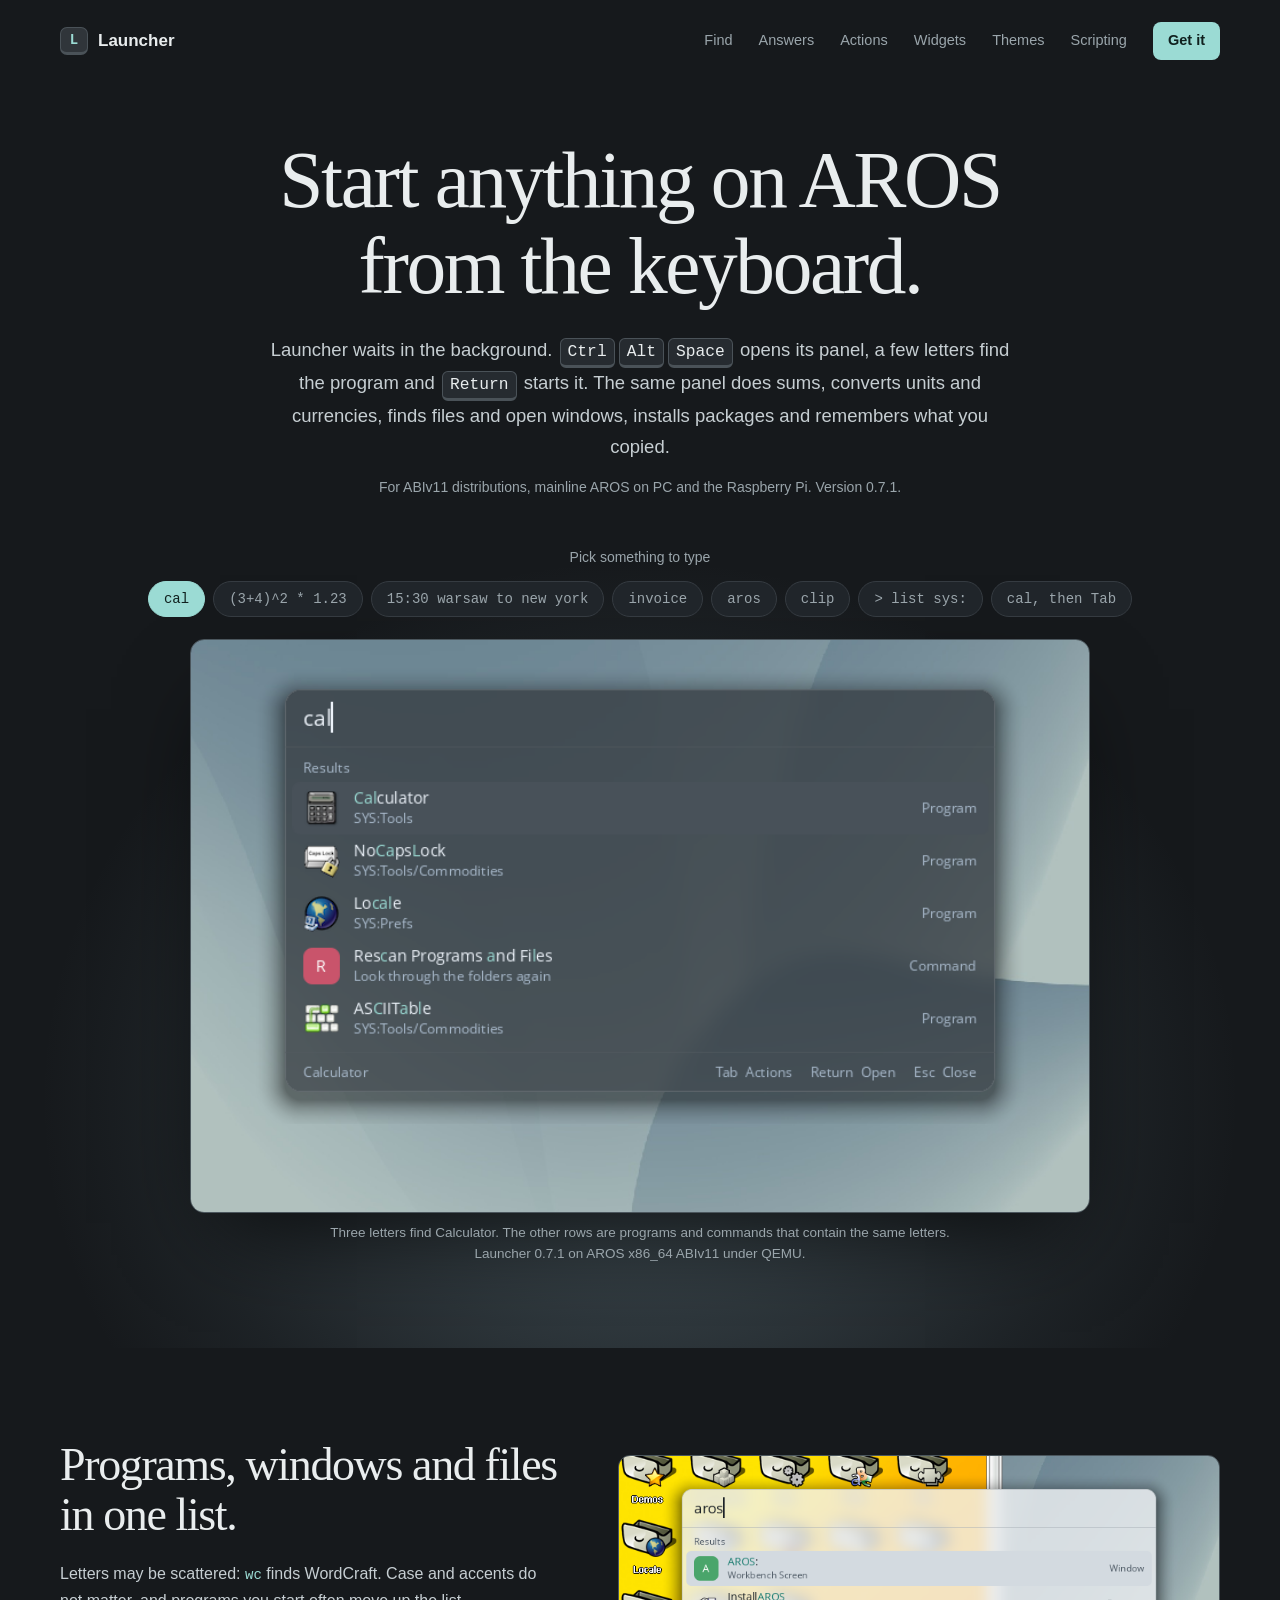
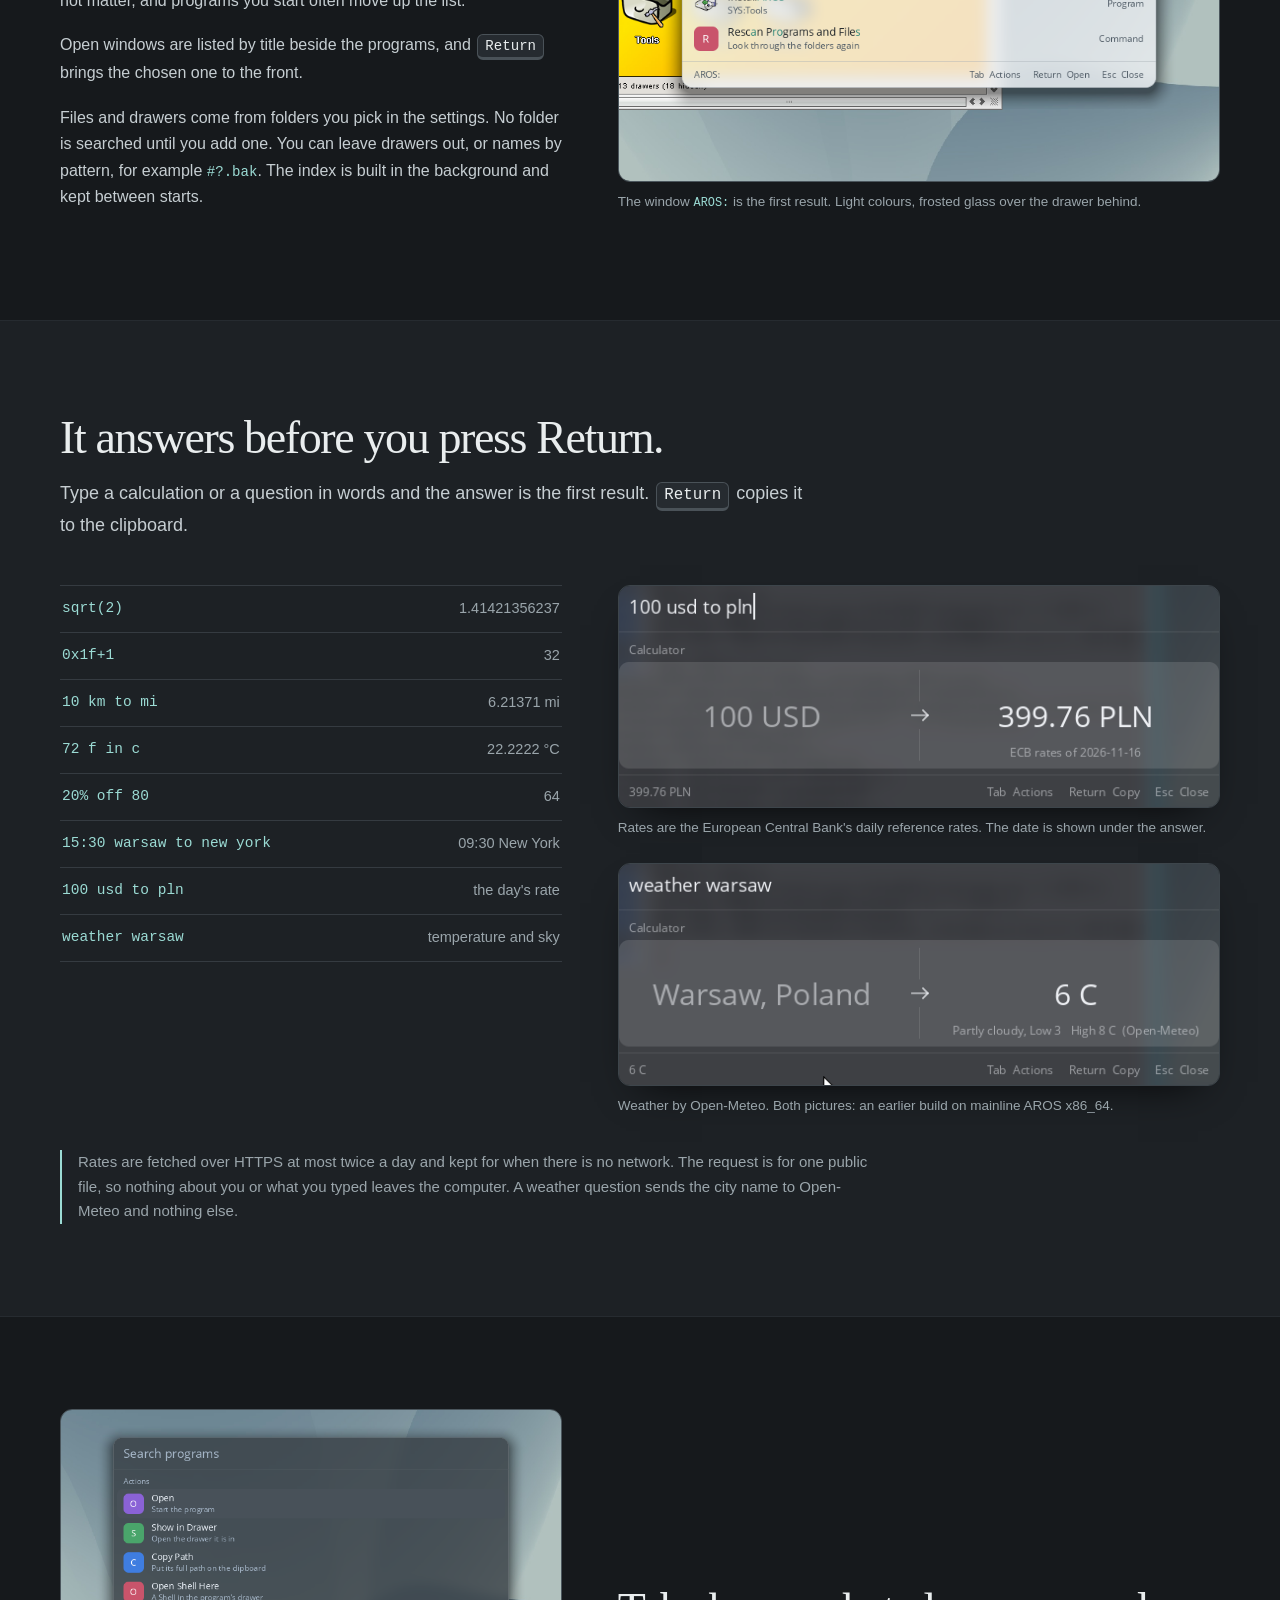
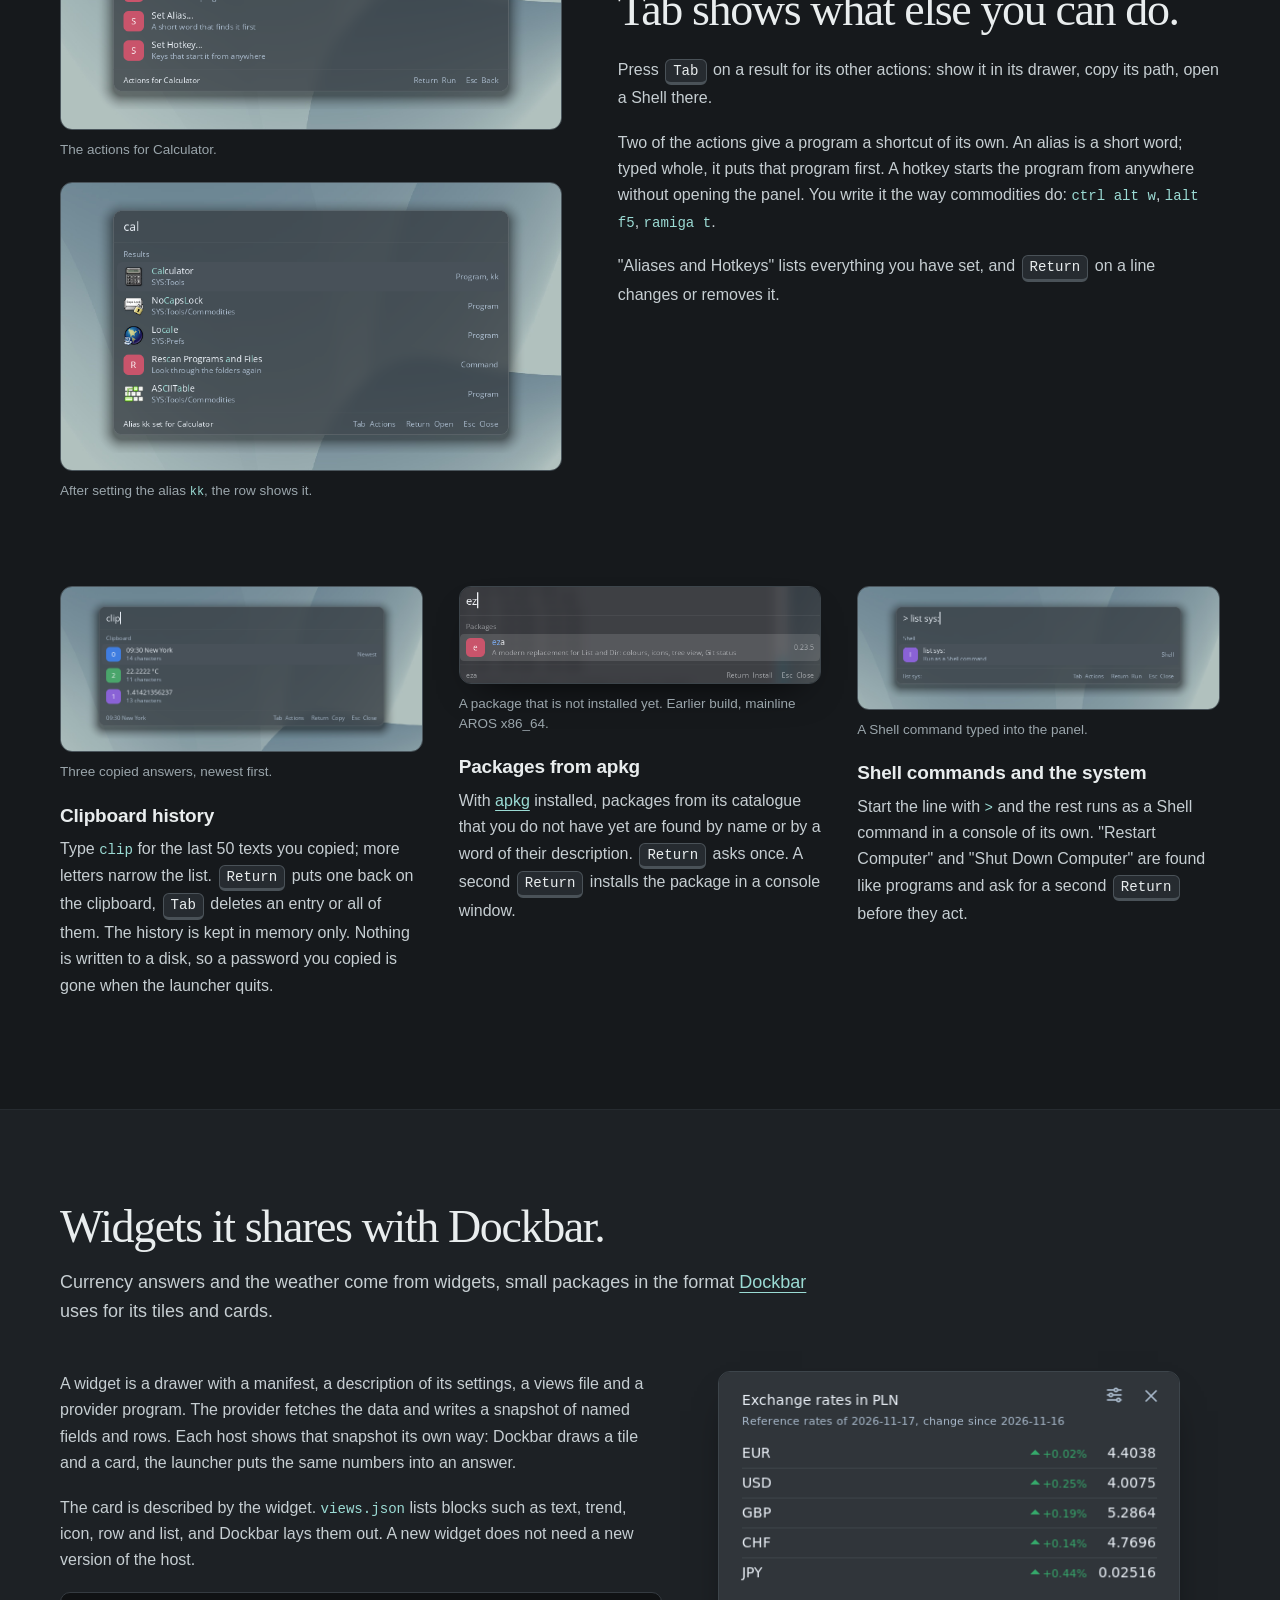
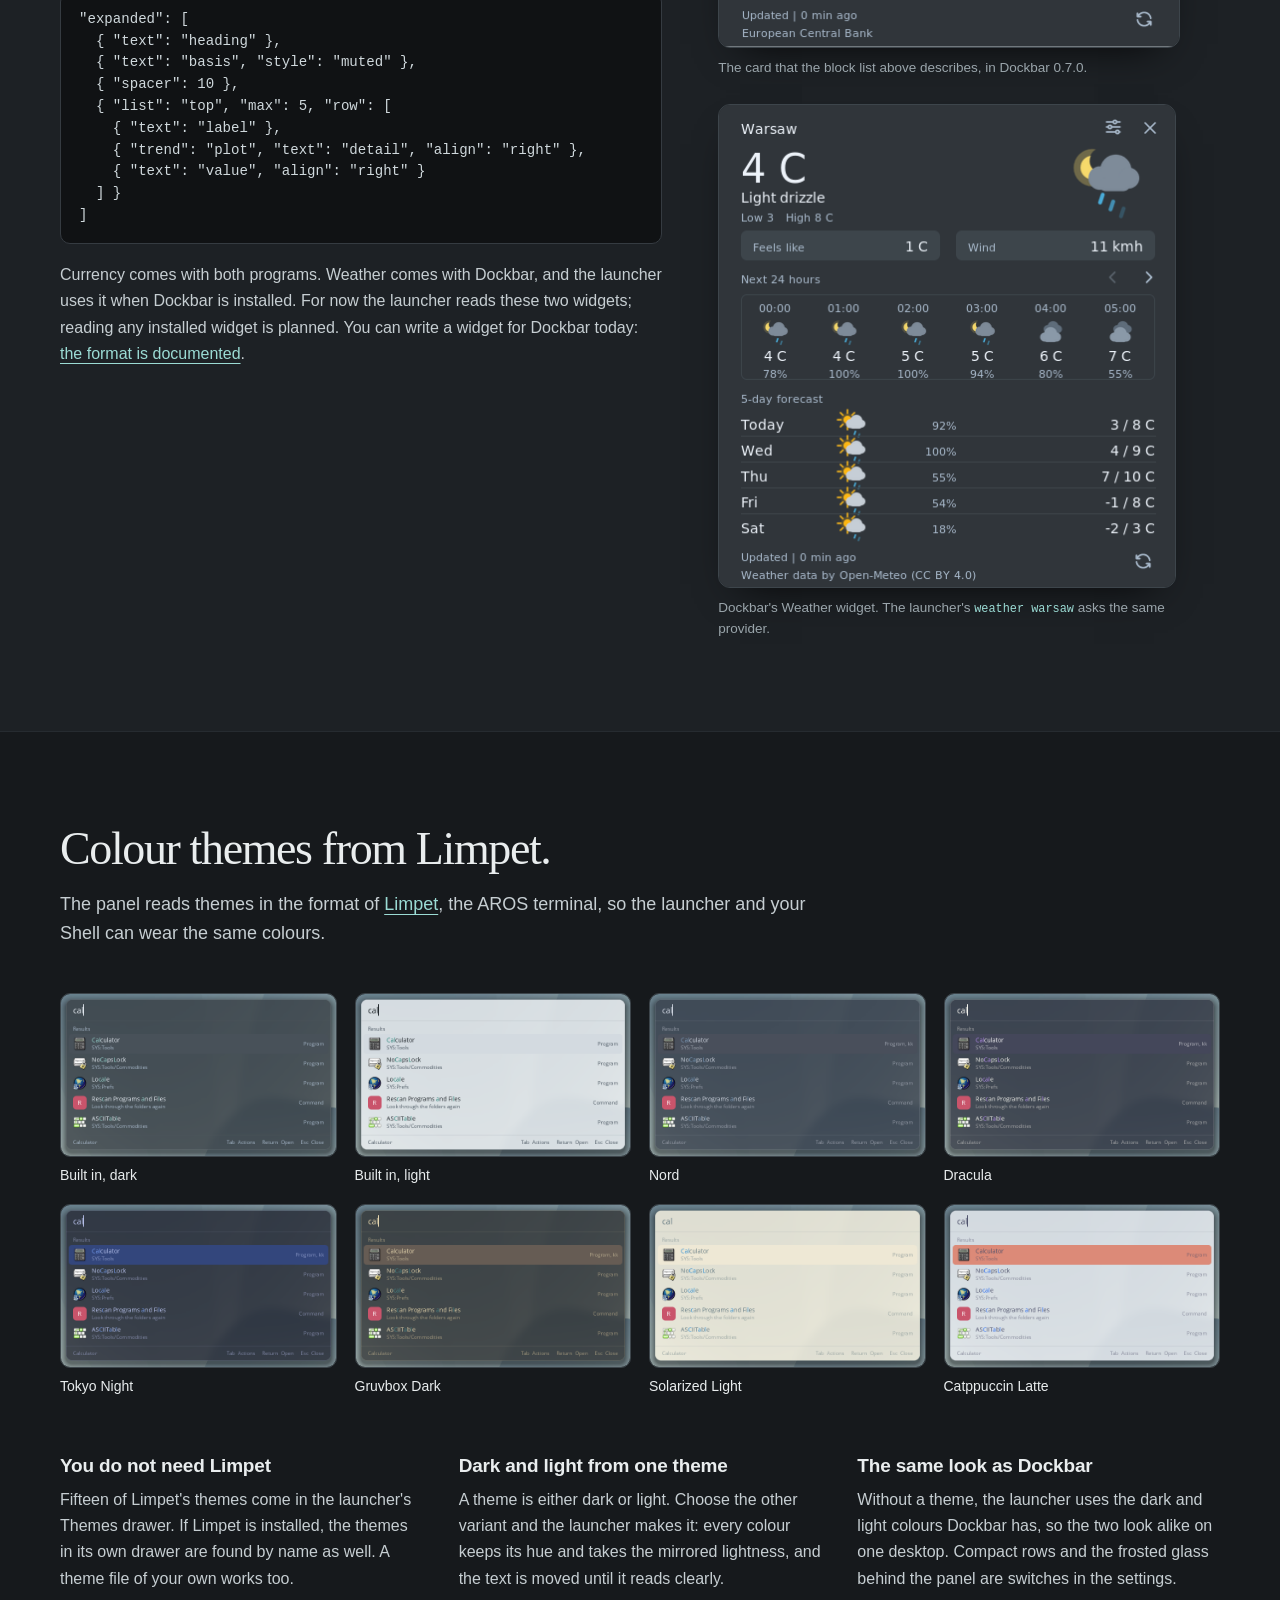
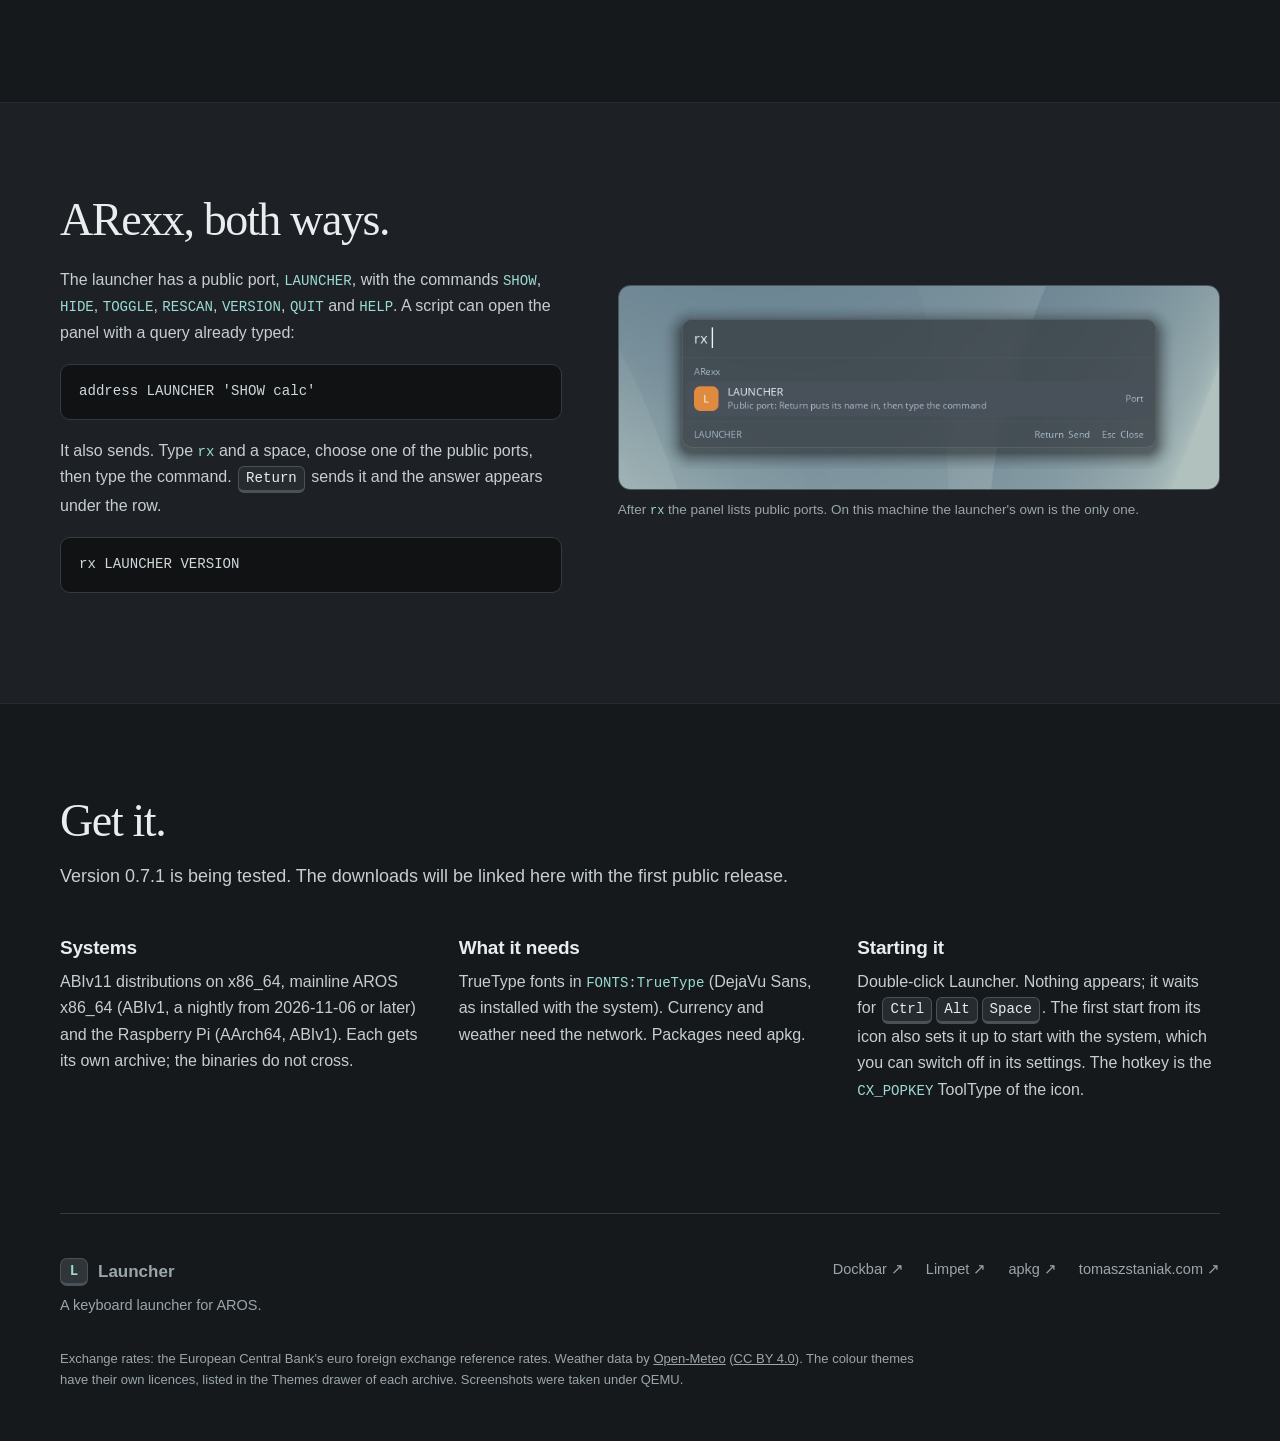
==== index.html @ e7ba7602 "Launcher web page" ====
<!doctype html>
<html lang="en">
<head>
<meta charset="utf-8"><meta name="viewport" content="width=device-width, initial-scale=1">
<title>Launcher: start anything on AROS from the keyboard</title>
<meta name="description" content="A keyboard launcher for AROS. One hotkey opens a panel that starts programs, finds files and windows, calculates, converts currencies, installs packages and keeps your clipboard history.">
<meta name="theme-color" content="#16191c"><meta property="og:title" content="Launcher for AROS"><meta property="og:description" content="Start anything on AROS from the keyboard: programs, files, windows, sums, currencies, packages, clipboard history."><meta property="og:type" content="website"><meta property="og:image" content="https://tomaszstaniak.github.io/aros-launcher/assets/hero.png">
<link rel="stylesheet" href="style.css?v=1">
</head>
<body>
<a class="skip" href="#main">Skip to content</a>
<header class="site-header wrap"><a href="#" class="brand"><span class="brand-key" aria-hidden="true">L</span>Launcher</a><nav aria-label="Main navigation"><a href="#find">Find</a><a href="#answers">Answers</a><a href="#keys">Actions</a><a href="#widgets">Widgets</a><a href="#themes">Themes</a><a href="#scripts">Scripting</a><a class="nav-get" href="#get">Get it</a></nav></header>

<main id="main">

<section class="hero">
<div class="wrap hero-copy">
<h1>Start anything on AROS<br>from the keyboard.</h1>
<p class="intro">Launcher waits in the background. <kbd>Ctrl</kbd><kbd>Alt</kbd><kbd>Space</kbd> opens its panel, a few letters find the program and <kbd>Return</kbd> starts it. The same panel does sums, converts units and currencies, finds files and open windows, installs packages and remembers what you copied.</p>
<p class="fine">For ABIv11 distributions, mainline AROS on PC and the Raspberry Pi. Version 0.7.1.</p>
</div>

<div class="wrap demo" id="demo">
<p class="demo-label" id="demo-label">Pick something to type</p>
<div class="queries" role="tablist" aria-labelledby="demo-label">
<button role="tab" aria-selected="true" data-shot="q-hero" data-cap="Three letters find Calculator. The other rows are programs and commands that contain the same letters.">cal</button>
<button role="tab" aria-selected="false" data-shot="q-calc" data-cap="A sum is answered as you type. Return copies the answer.">(3+4)^2 * 1.23</button>
<button role="tab" aria-selected="false" data-shot="q-time" data-cap="Time in another city, using the time zone set in the system's locale settings.">15:30 warsaw to new york</button>
<button role="tab" aria-selected="false" data-shot="q-files" data-cap="Files from the folders you chose in the settings. The documents here were made for the picture.">invoice</button>
<button role="tab" aria-selected="false" data-shot="q-windows" data-cap="An open window is found by its title. Return brings it to the front.">aros</button>
<button role="tab" aria-selected="false" data-shot="q-clip" data-cap="The texts that were on the clipboard, newest first.">clip</button>
<button role="tab" aria-selected="false" data-shot="q-shell" data-cap="A line that starts with &gt; runs as a Shell command in a console of its own.">&gt; list sys:</button>
<button role="tab" aria-selected="false" data-shot="q-actions" data-cap="Tab on a result lists what else can be done with it.">cal, then Tab</button>
</div>
<figure class="stage"><img id="demo-shot" src="assets/q-hero.png" width="784" height="500" alt="The launcher panel on an AROS desktop showing the results for the selected query"><figcaption><span id="demo-cap">Three letters find Calculator. The other rows are programs and commands that contain the same letters.</span> <span class="where">Launcher 0.7.1 on AROS x86_64 ABIv11 under QEMU.</span></figcaption></figure>
</div>
</section>

<section id="find" class="section wrap">
<div class="row">
<div class="row-text">
<h2>Programs, windows and files in one list.</h2>
<p>Letters may be scattered: <code>wc</code> finds WordCraft. Case and accents do not matter, and programs you start often move up the list.</p>
<p>Open windows are listed by title beside the programs, and <kbd>Return</kbd> brings the chosen one to the front.</p>
<p>Files and drawers come from folders you pick in the settings. No folder is searched until you add one. You can leave drawers out, or names by pattern, for example <code>#?.bak</code>. The index is built in the background and kept between starts.</p>
</div>
<figure class="shot"><img src="assets/windows.png" width="784" height="425" loading="lazy" alt="The panel in its light colours over an open AROS drawer window, listing the window AROS:, the program InstallAROS and a command"><figcaption>The window <code>AROS:</code> is the first result. Light colours, frosted glass over the drawer behind.</figcaption></figure>
</div>
</section>

<section id="answers" class="section tinted"><div class="wrap">
<div class="section-heading"><h2>It answers before you press Return.</h2><p class="section-lead">Type a calculation or a question in words and the answer is the first result. <kbd>Return</kbd> copies it to the clipboard.</p></div>
<div class="answers">
<ul class="examples" aria-label="Things you can type">
<li><code>sqrt(2)</code><span>1.41421356237</span></li>
<li><code>0x1f+1</code><span>32</span></li>
<li><code>10 km to mi</code><span>6.21371 mi</span></li>
<li><code>72 f in c</code><span>22.2222 °C</span></li>
<li><code>20% off 80</code><span>64</span></li>
<li><code>15:30 warsaw to new york</code><span>09:30 New York</span></li>
<li><code>100 usd to pln</code><span>the day's rate</span></li>
<li><code>weather warsaw</code><span>temperature and sky</span></li>
</ul>
<div class="answer-shots">
<figure class="shot bare"><img src="assets/currency.png" width="608" height="224" loading="lazy" alt="The panel answering 100 usd to pln with 399.76 PLN and the date of the rates"><figcaption>Rates are the European Central Bank's daily reference rates. The date is shown under the answer.</figcaption></figure>
<figure class="shot bare"><img src="assets/weather.png" width="608" height="224" loading="lazy" alt="The panel answering weather warsaw with 6 C, partly cloudy, and the day's low and high"><figcaption>Weather by Open-Meteo. Both pictures: an earlier build on mainline AROS x86_64.</figcaption></figure>
</div>
</div>
<p class="note">Rates are fetched over HTTPS at most twice a day and kept for when there is no network. The request is for one public file, so nothing about you or what you typed leaves the computer. A weather question sends the city name to Open-Meteo and nothing else.</p>
</div></section>

<section id="keys" class="section wrap">
<div class="row flip">
<div class="row-text">
<h2>Tab shows what else you can do.</h2>
<p>Press <kbd>Tab</kbd> on a result for its other actions: show it in its drawer, copy its path, open a Shell there.</p>
<p>Two of the actions give a program a shortcut of its own. An alias is a short word; typed whole, it puts that program first. A hotkey starts the program from anywhere without opening the panel. You write it the way commodities do: <code>ctrl alt w</code>, <code>lalt f5</code>, <code>ramiga t</code>.</p>
<p>"Aliases and Hotkeys" lists everything you have set, and <kbd>Return</kbd> on a line changes or removes it.</p>
</div>
<div class="pair">
<figure class="shot"><img src="assets/actions.png" width="784" height="500" loading="lazy" alt="The actions for Calculator: Open, Show in Drawer, Copy Path, Open Shell Here, Set Alias and Set Hotkey"><figcaption>The actions for Calculator.</figcaption></figure>
<figure class="shot"><img src="assets/alias.png" width="784" height="450" loading="lazy" alt="Results for cal with the alias kk shown on the Calculator row"><figcaption>After setting the alias <code>kk</code>, the row shows it.</figcaption></figure>
</div>
</div>

<div class="trio">
<article>
<figure class="shot"><img src="assets/clip.png" width="784" height="358" loading="lazy" alt="Clipboard history with three entries, the newest marked"><figcaption>Three copied answers, newest first.</figcaption></figure>
<h3>Clipboard history</h3>
<p>Type <code>clip</code> for the last 50 texts you copied; more letters narrow the list. <kbd>Return</kbd> puts one back on the clipboard, <kbd>Tab</kbd> deletes an entry or all of them. The history is kept in memory only. Nothing is written to a disk, so a password you copied is gone when the launcher quits.</p>
</article>
<article>
<figure class="shot bare"><img src="assets/packages.png" width="608" height="162" loading="lazy" alt="The panel listing the package eza with its description and version, with Return Install in the footer"><figcaption>A package that is not installed yet. Earlier build, mainline AROS x86_64.</figcaption></figure>
<h3>Packages from apkg</h3>
<p>With <a href="https://github.com/tomaszstaniak/arospkg">apkg</a> installed, packages from its catalogue that you do not have yet are found by name or by a word of their description. <kbd>Return</kbd> asks once. A second <kbd>Return</kbd> installs the package in a console window.</p>
</article>
<article>
<figure class="shot"><img src="assets/shell.png" width="784" height="265" loading="lazy" alt="The panel offering to run list sys: as a Shell command"><figcaption>A Shell command typed into the panel.</figcaption></figure>
<h3>Shell commands and the system</h3>
<p>Start the line with <code>&gt;</code> and the rest runs as a Shell command in a console of its own. "Restart Computer" and "Shut Down Computer" are found like programs and ask for a second <kbd>Return</kbd> before they act.</p>
</article>
</div>
</section>

<section id="widgets" class="section tinted"><div class="wrap">
<div class="section-heading"><h2>Widgets it shares with Dockbar.</h2><p class="section-lead">Currency answers and the weather come from widgets, small packages in the format <a href="https://tomaszstaniak.github.io/aros-dockbar/">Dockbar</a> uses for its tiles and cards.</p></div>
<div class="widgets">
<div class="widget-text">
<p>A widget is a drawer with a manifest, a description of its settings, a views file and a provider program. The provider fetches the data and writes a snapshot of named fields and rows. Each host shows that snapshot its own way: Dockbar draws a tile and a card, the launcher puts the same numbers into an answer.</p>
<p>The card is described by the widget. <code>views.json</code> lists blocks such as text, trend, icon, row and list, and Dockbar lays them out. A new widget does not need a new version of the host.</p>
<pre aria-label="The card of the Currency widget, from its views.json"><code>"expanded": [
  { "text": "heading" },
  { "text": "basis", "style": "muted" },
  { "spacer": 10 },
  { "list": "top", "max": 5, "row": [
    { "text": "label" },
    { "trend": "plot", "text": "detail", "align": "right" },
    { "text": "value", "align": "right" }
  ] }
]</code></pre>
<p>Currency comes with both programs. Weather comes with Dockbar, and the launcher uses it when Dockbar is installed. For now the launcher reads these two widgets; reading any installed widget is planned. You can write a widget for Dockbar today: <a href="https://github.com/tomaszstaniak/aros-dockbar/blob/main/docs/applets.md">the format is documented</a>.</p>
</div>
<div class="widget-shots">
<figure class="shot bare"><img src="assets/dock-currency.png" width="462" height="276" loading="lazy" alt="Dockbar's Currency card: exchange rates in PLN for EUR, USD, GBP, CHF and JPY, each with its change since the previous day"><figcaption>The card that the block list above describes, in Dockbar 0.7.0.</figcaption></figure>
<figure class="shot bare"><img src="assets/dock-weather.png" width="458" height="484" loading="lazy" alt="Dockbar's Weather card for Warsaw with current conditions, the next hours and a five-day forecast"><figcaption>Dockbar's Weather widget. The launcher's <code>weather warsaw</code> asks the same provider.</figcaption></figure>
</div>
</div>
</div></section>

<section id="themes" class="section wrap">
<div class="section-heading"><h2>Colour themes from Limpet.</h2><p class="section-lead">The panel reads themes in the format of <a href="https://tomaszstaniak.github.io/limpet/">Limpet</a>, the AROS terminal, so the launcher and your Shell can wear the same colours.</p></div>
<div class="theme-grid">
<figure><img src="assets/theme-dark.png" width="644" height="380" loading="lazy" alt="The panel in its own dark colours"><figcaption>Built in, dark</figcaption></figure>
<figure><img src="assets/theme-light.png" width="644" height="380" loading="lazy" alt="The panel in its own light colours"><figcaption>Built in, light</figcaption></figure>
<figure><img src="assets/theme-nord.png" width="644" height="380" loading="lazy" alt="The panel in the Nord theme"><figcaption>Nord</figcaption></figure>
<figure><img src="assets/theme-dracula.png" width="644" height="380" loading="lazy" alt="The panel in the Dracula theme"><figcaption>Dracula</figcaption></figure>
<figure><img src="assets/theme-tokyo-night.png" width="644" height="380" loading="lazy" alt="The panel in the Tokyo Night theme"><figcaption>Tokyo Night</figcaption></figure>
<figure><img src="assets/theme-gruvbox-dark.png" width="644" height="380" loading="lazy" alt="The panel in the Gruvbox Dark theme"><figcaption>Gruvbox Dark</figcaption></figure>
<figure><img src="assets/theme-solarized-light.png" width="644" height="380" loading="lazy" alt="The panel in the Solarized Light theme"><figcaption>Solarized Light</figcaption></figure>
<figure><img src="assets/theme-catppuccin-latte.png" width="644" height="380" loading="lazy" alt="The panel in the Catppuccin Latte theme"><figcaption>Catppuccin Latte</figcaption></figure>
</div>
<div class="cols">
<article><h3>You do not need Limpet</h3><p>Fifteen of Limpet's themes come in the launcher's Themes drawer. If Limpet is installed, the themes in its own drawer are found by name as well. A theme file of your own works too.</p></article>
<article><h3>Dark and light from one theme</h3><p>A theme is either dark or light. Choose the other variant and the launcher makes it: every colour keeps its hue and takes the mirrored lightness, and the text is moved until it reads clearly.</p></article>
<article><h3>The same look as Dockbar</h3><p>Without a theme, the launcher uses the dark and light colours Dockbar has, so the two look alike on one desktop. Compact rows and the frosted glass behind the panel are switches in the settings.</p></article>
</div>
</section>

<section id="scripts" class="section tinted"><div class="wrap">
<div class="row">
<div class="row-text">
<h2>ARexx, both ways.</h2>
<p>The launcher has a public port, <code>LAUNCHER</code>, with the commands <code>SHOW</code>, <code>HIDE</code>, <code>TOGGLE</code>, <code>RESCAN</code>, <code>VERSION</code>, <code>QUIT</code> and <code>HELP</code>. A script can open the panel with a query already typed:</p>
<pre><code>address LAUNCHER 'SHOW calc'</code></pre>
<p>It also sends. Type <code>rx</code> and a space, choose one of the public ports, then type the command. <kbd>Return</kbd> sends it and the answer appears under the row.</p>
<pre><code>rx LAUNCHER VERSION</code></pre>
</div>
<figure class="shot"><img src="assets/rx.png" width="784" height="265" loading="lazy" alt="The panel after typing rx, listing the public port LAUNCHER"><figcaption>After <code>rx</code> the panel lists public ports. On this machine the launcher's own is the only one.</figcaption></figure>
</div>
</div></section>

<section id="get" class="section wrap get">
<div class="section-heading"><h2>Get it.</h2><p class="section-lead">Version 0.7.1 is being tested. The downloads will be linked here with the first public release.</p></div>
<div class="cols">
<article><h3>Systems</h3><p>ABIv11 distributions on x86_64, mainline AROS x86_64 (ABIv1, a nightly from 2026-11-06 or later) and the Raspberry Pi (AArch64, ABIv1). Each gets its own archive; the binaries do not cross.</p></article>
<article><h3>What it needs</h3><p>TrueType fonts in <code>FONTS:TrueType</code> (DejaVu Sans, as installed with the system). Currency and weather need the network. Packages need apkg.</p></article>
<article><h3>Starting it</h3><p>Double-click Launcher. Nothing appears; it waits for <kbd>Ctrl</kbd><kbd>Alt</kbd><kbd>Space</kbd>. The first start from its icon also sets it up to start with the system, which you can switch off in its settings. The hotkey is the <code>CX_POPKEY</code> ToolType of the icon.</p></article>
</div>
</section>

</main>

<footer class="wrap">
<div><a class="brand" href="#"><span class="brand-key" aria-hidden="true">L</span>Launcher</a><p>A keyboard launcher for AROS.</p></div>
<nav aria-label="Related projects"><a href="https://tomaszstaniak.github.io/aros-dockbar/">Dockbar ↗</a><a href="https://tomaszstaniak.github.io/limpet/">Limpet ↗</a><a href="https://github.com/tomaszstaniak/arospkg">apkg ↗</a><a href="https://tomaszstaniak.com">tomaszstaniak.com ↗</a></nav>
<p class="legal">Exchange rates: the European Central Bank's euro foreign exchange reference rates. Weather data by <a href="https://open-meteo.com/">Open-Meteo</a> (<a href="https://creativecommons.org/licenses/by/4.0/">CC BY 4.0</a>). The colour themes have their own licences, listed in the Themes drawer of each archive. Screenshots were taken under QEMU.</p>
</footer>

<script>
(function () {
  var tabs = document.querySelectorAll('.queries button');
  var shot = document.getElementById('demo-shot');
  var cap = document.getElementById('demo-cap');
  function pick(tab) {
    tabs.forEach(function (t) { t.setAttribute('aria-selected', t === tab ? 'true' : 'false'); t.tabIndex = t === tab ? 0 : -1; });
    shot.src = 'assets/' + tab.dataset.shot + '.png';
    cap.textContent = tab.dataset.cap;
  }
  tabs.forEach(function (t, i) {
    t.tabIndex = i ? -1 : 0;
    t.addEventListener('click', function () { pick(t); });
    t.addEventListener('keydown', function (e) {
      var d = e.key === 'ArrowRight' ? 1 : e.key === 'ArrowLeft' ? -1 : 0;
      if (!d) return;
      var n = tabs[(i + d + tabs.length) % tabs.length];
      n.focus(); pick(n); e.preventDefault();
    });
  });
})();
</script>
</body></html>
---- style.css ----
/* Colours come from the launcher's own panel (fill, text, accent) and from
   the blue-grey of the AROS wallpaper behind it in the screenshots. */
:root{
  --ground:#16191c;      /* page */
  --raised:#1d2125;      /* tinted sections */
  --panel:#30353a;       /* the launcher panel's fill */
  --line:#353b41;
  --ink:#e9edee;
  --muted:#9aa5ab;
  --accent:#9bdbd4;      /* the panel's accent */
  --wall:#7b97a3;        /* wallpaper blue-grey, used for the glow */
  --serif:Georgia,'Times New Roman',serif;
  --mono:ui-monospace,'SF Mono',Menlo,Consolas,monospace;
}
*{box-sizing:border-box}
html{scroll-behavior:smooth;scroll-padding-top:24px}
body{margin:0;background:var(--ground);color:var(--ink);font:16px/1.65 -apple-system,BlinkMacSystemFont,'Segoe UI',sans-serif;-webkit-font-smoothing:antialiased}
a{color:inherit}
a:focus-visible,button:focus-visible{outline:2px solid var(--accent);outline-offset:4px;border-radius:4px}
img{max-width:100%;height:auto;display:block}
p{margin:0 0 18px}
h1,h2,h3{margin:0;font-weight:400}
h1,h2{font-family:var(--serif);letter-spacing:-.03em;line-height:1.08}
h1{font-size:clamp(40px,6.2vw,80px)}
h2{font-size:clamp(30px,3.6vw,46px)}
h3{font-size:19px;line-height:1.35;font-weight:600;letter-spacing:-.01em;margin-bottom:8px}
code,kbd,pre{font-family:var(--mono);font-size:.88em}
code{color:var(--accent)}
kbd{display:inline-block;min-width:1.9em;text-align:center;border:1px solid #4a5258;border-bottom-width:3px;border-radius:6px;padding:0 7px;margin:0 2px;background:#262b30;color:var(--ink);line-height:1.6;white-space:nowrap}
pre{margin:0 0 18px;padding:16px 18px;background:#101214;border:1px solid var(--line);border-radius:10px;overflow-x:auto;line-height:1.55}
pre code{color:#cfd8dc;font-size:1em}
.wrap{width:min(1160px,calc(100% - 64px));margin-inline:auto}
.skip{position:absolute;left:-999px;top:8px;background:var(--accent);color:#10201e;padding:8px 14px;border-radius:6px;z-index:5}
.skip:focus{left:8px}

/* header */
.site-header{display:flex;align-items:center;justify-content:space-between;gap:20px;padding:22px 0}
.brand{display:inline-flex;align-items:center;gap:10px;font-weight:600;font-size:17px;text-decoration:none}
.brand-key{display:grid;place-items:center;width:28px;height:28px;border-radius:7px;background:var(--panel);border:1px solid #4a5258;border-bottom-width:3px;color:var(--accent);font:600 14px/1 var(--mono)}
.site-header nav{display:flex;align-items:center;gap:26px;font-size:14.5px}
.site-header nav a{text-decoration:none;color:var(--muted)}
.site-header nav a:hover{color:var(--ink)}
.site-header .nav-get{color:#10201e;background:var(--accent);padding:7px 15px;border-radius:8px;font-weight:600}
.site-header .nav-get:hover{color:#10201e;background:#b4e6e0}

/* hero */
.hero{position:relative;padding:56px 0 84px;overflow:hidden}
.hero::before{content:"";position:absolute;inset:auto 0 -10% 0;height:78%;background:radial-gradient(60% 70% at 50% 62%,rgba(123,151,163,.42),rgba(123,151,163,.08) 60%,transparent 78%);pointer-events:none}
.hero-copy{position:relative;text-align:center}
.hero-copy .intro{max-width:740px;margin:26px auto 14px;font-size:18.5px;color:#c6ced2}
.fine{color:var(--muted);font-size:14px}
.demo{position:relative;margin-top:46px}
.demo-label{text-align:center;color:var(--muted);font-size:14px;margin-bottom:12px}
.queries{display:flex;flex-wrap:wrap;justify-content:center;gap:8px;margin-bottom:22px}
.queries button{font:14px/1 var(--mono);color:var(--muted);background:#20252a;border:1px solid var(--line);border-radius:999px;padding:10px 15px;cursor:pointer}
.queries button:hover{color:var(--ink);border-color:#56606a}
.queries button[aria-selected="true"]{color:#10201e;background:var(--accent);border-color:var(--accent)}
.stage{margin:0 auto;max-width:900px}
.stage img{width:100%;border-radius:14px;border:1px solid #4b565d;box-shadow:0 40px 90px -30px rgba(0,0,0,.8)}
figcaption{margin-top:10px;font-size:13.5px;line-height:1.5;color:var(--muted)}
.stage figcaption{text-align:center;min-height:3em}
.where{white-space:nowrap}

/* sections */
.section{padding:92px 0}
.tinted{background:var(--raised);border-block:1px solid #262b30;width:100%}
.section-heading{max-width:760px;margin-bottom:44px}
.section-lead{margin-top:16px;font-size:18px;color:#c6ced2}
.section-lead a,.row-text a,.widget-text a,.trio a{color:var(--accent);text-underline-offset:4px}
.row{display:grid;grid-template-columns:minmax(0,5fr) minmax(0,6fr);gap:56px;align-items:center}
.row.flip .row-text{order:2}
.row-text h2{margin-bottom:22px}
.row-text p,.widget-text p,.cols p,.trio p{color:#c6ced2}
.shot{margin:0}
.shot img{border-radius:12px;border:1px solid #4b565d}
.shot.bare img{border-color:#3d454b;box-shadow:0 18px 40px -22px rgba(0,0,0,.9)}
.pair{display:grid;gap:22px}
.note{max-width:820px;margin:34px 0 0;padding-left:16px;border-left:2px solid var(--accent);color:var(--muted);font-size:15px}

/* answers */
.answers{display:grid;grid-template-columns:minmax(0,5fr) minmax(0,6fr);gap:56px;align-items:start}
.examples{list-style:none;margin:0;padding:0;border-top:1px solid var(--line)}
.examples li{display:flex;justify-content:space-between;gap:18px;padding:11px 2px;border-bottom:1px solid var(--line)}
.examples code{font-size:14.5px}
.examples span{color:var(--muted);font-size:14.5px;text-align:right}
.answer-shots{display:grid;gap:24px}

/* three smaller features */
.trio{display:grid;grid-template-columns:repeat(3,minmax(0,1fr));gap:36px;margin-top:84px}
.trio .shot{margin-bottom:20px}
.trio .shot img{width:100%}

/* widgets */
.widgets{display:grid;grid-template-columns:minmax(0,6fr) minmax(0,5fr);gap:56px;align-items:start}
.widget-shots{display:grid;gap:26px;justify-items:start}

/* themes */
.theme-grid{display:grid;grid-template-columns:repeat(4,minmax(0,1fr));gap:18px;margin-bottom:56px}
.theme-grid figure{margin:0}
.theme-grid img{border-radius:10px;border:1px solid #3d454b}
.theme-grid figcaption{margin-top:8px;color:var(--ink);font-size:14px}
.cols{display:grid;grid-template-columns:repeat(3,minmax(0,1fr));gap:36px}

/* footer */
footer{display:grid;grid-template-columns:1fr auto;gap:22px 40px;padding:44px 0 60px;border-top:1px solid var(--line);color:var(--muted);font-size:14.5px}
footer p{margin:8px 0 0}
footer nav{display:flex;flex-wrap:wrap;gap:22px;align-items:start}
footer nav a{text-decoration:none}
footer nav a:hover{color:var(--ink)}
.legal{grid-column:1/-1;font-size:13px;max-width:880px}

@media (max-width:900px){
  .row,.answers,.widgets{grid-template-columns:1fr;gap:34px}
  .row.flip .row-text{order:0}
  .trio,.cols{grid-template-columns:1fr;gap:40px}
  .theme-grid{grid-template-columns:repeat(2,minmax(0,1fr))}
  .section{padding:64px 0}
  .site-header nav a:not(.nav-get){display:none}
}
@media (max-width:520px){
  .wrap{width:calc(100% - 32px)}
  .hero{padding-top:28px}
  .hero-copy .intro{font-size:17px}
  footer{grid-template-columns:1fr}
}
@media (prefers-reduced-motion:reduce){html{scroll-behavior:auto}}
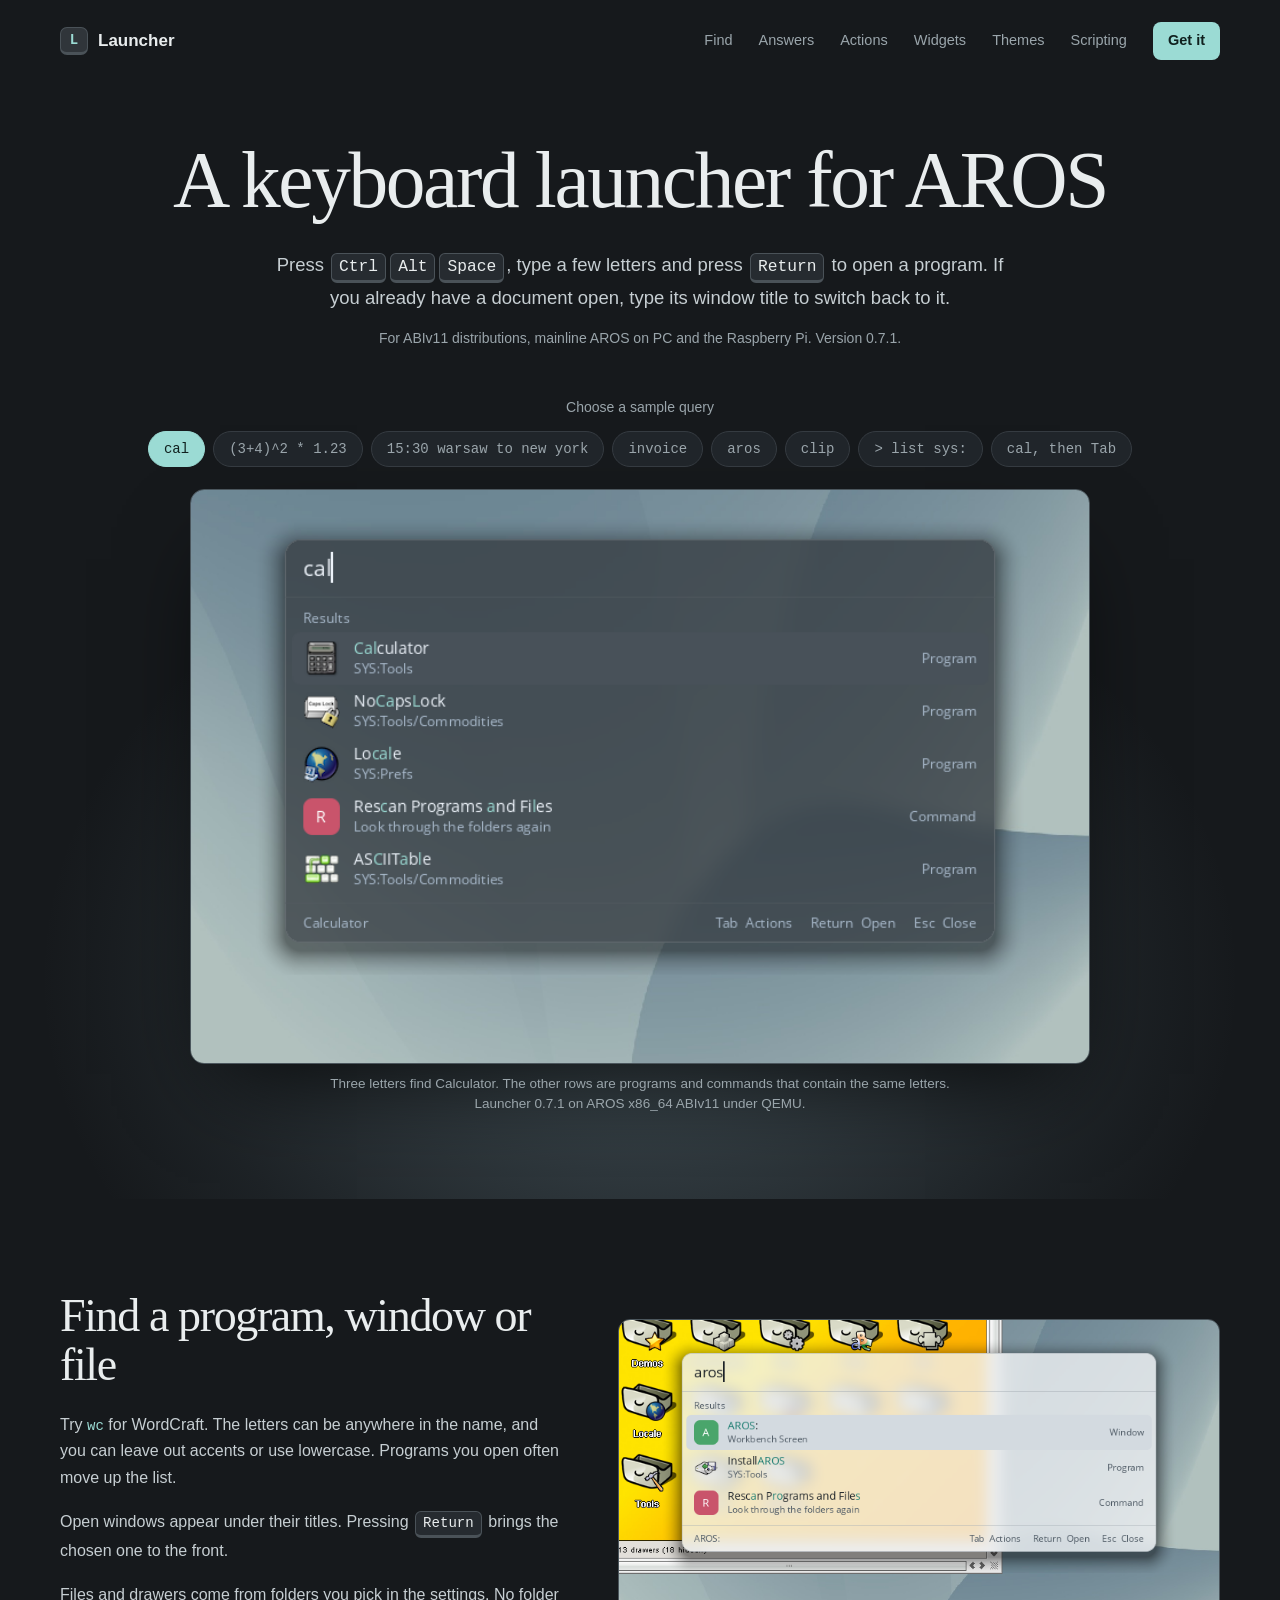
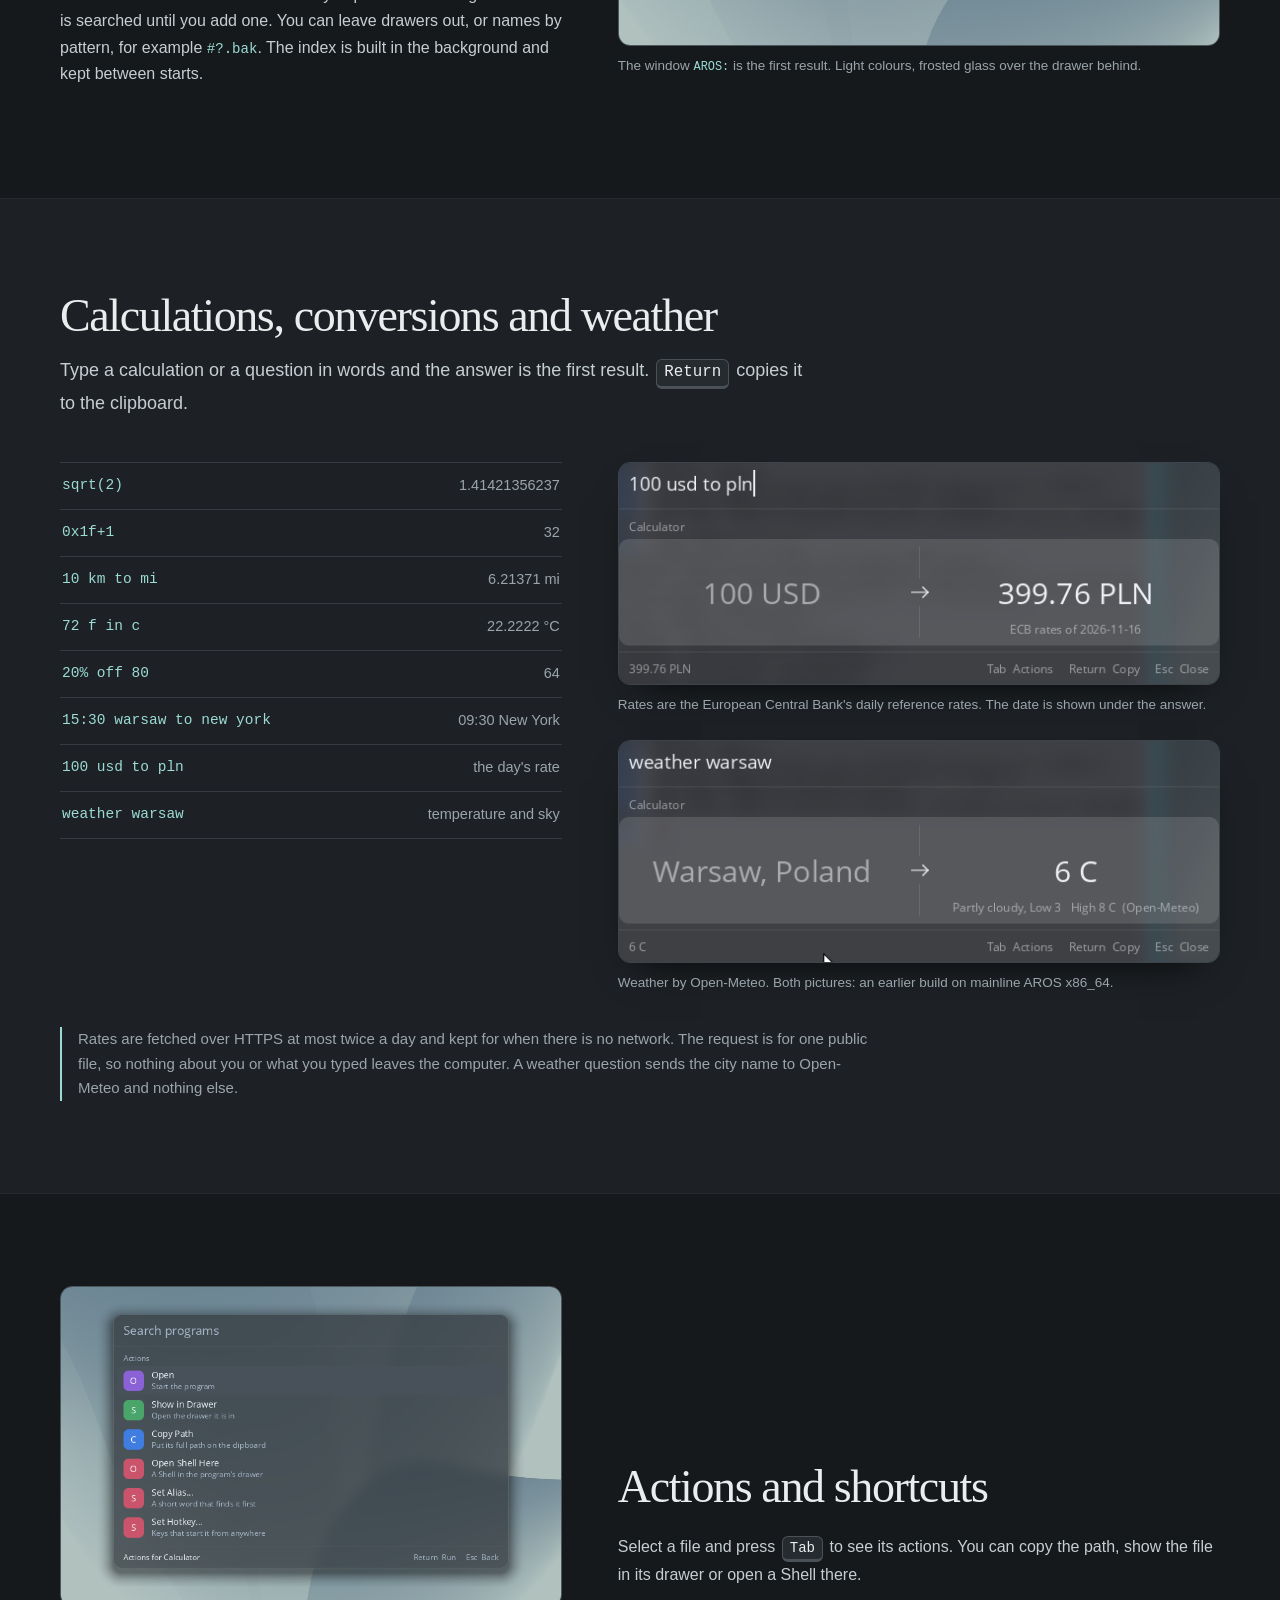
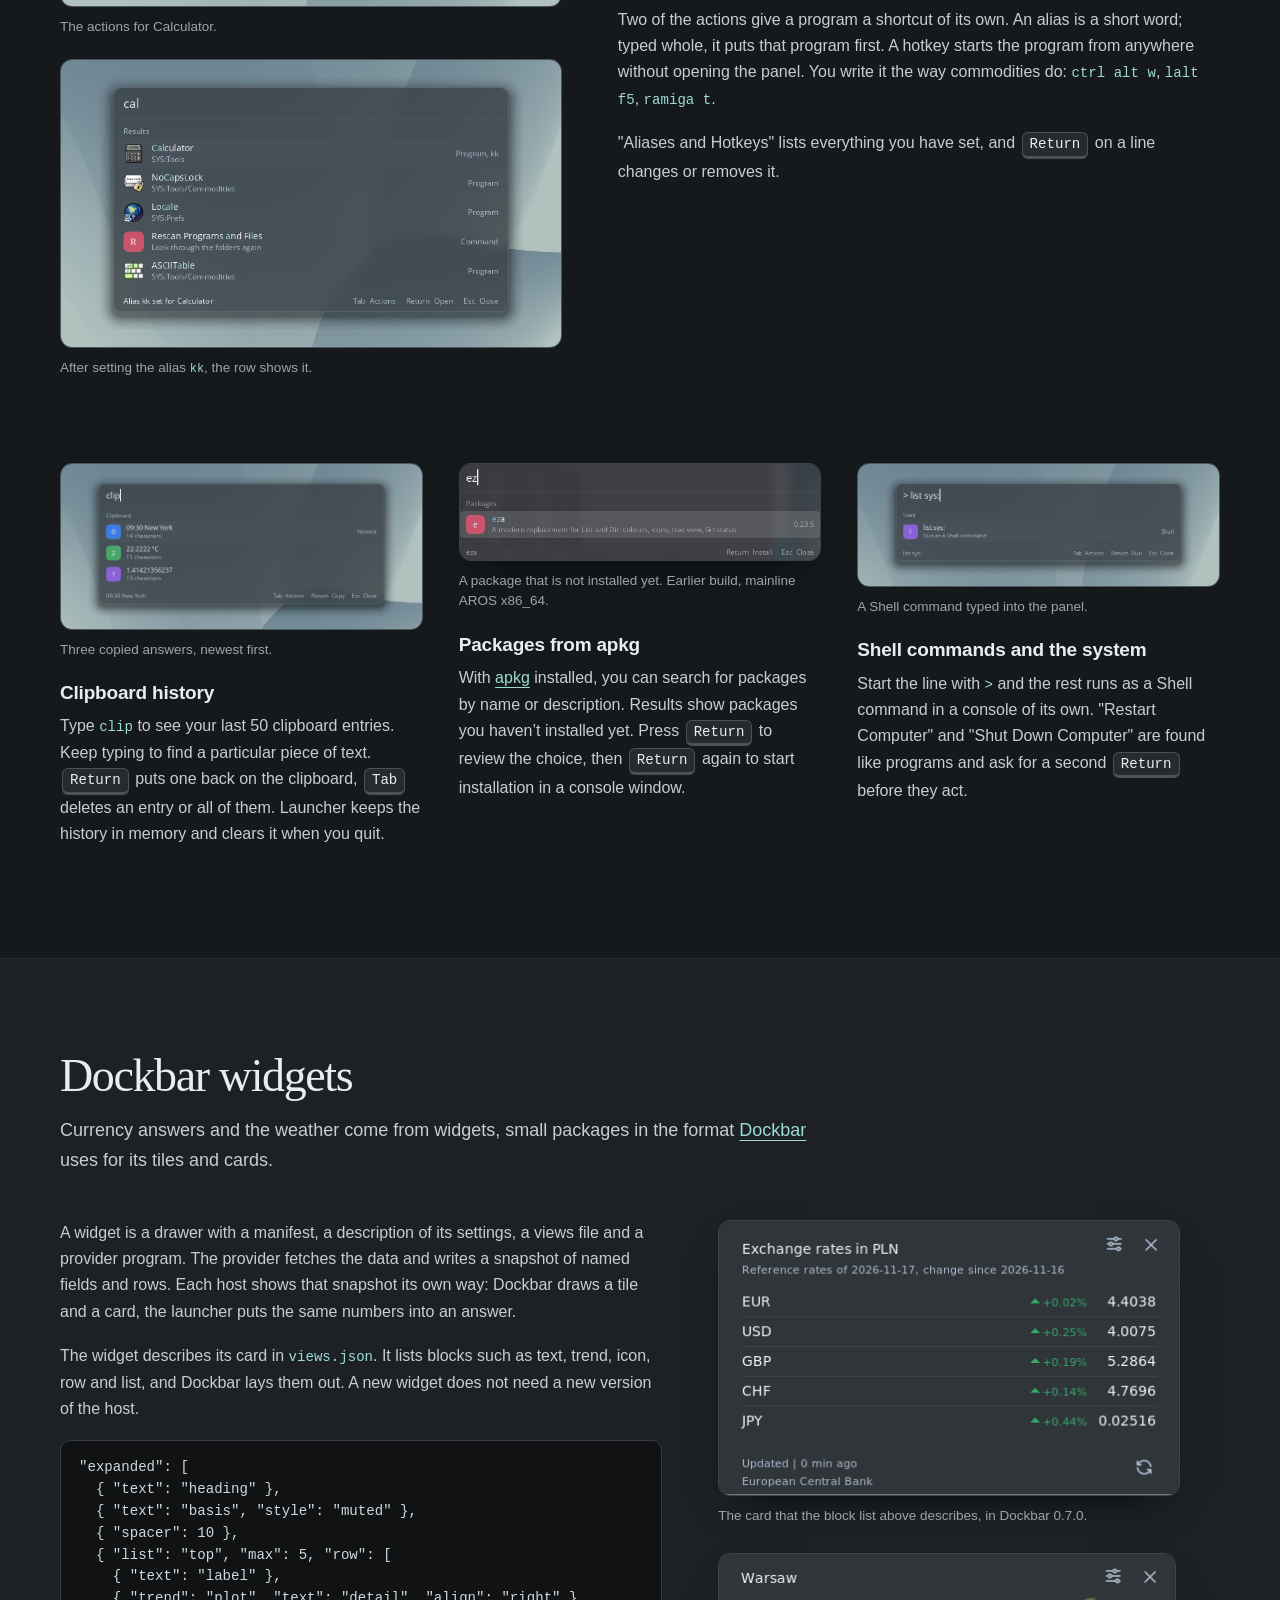
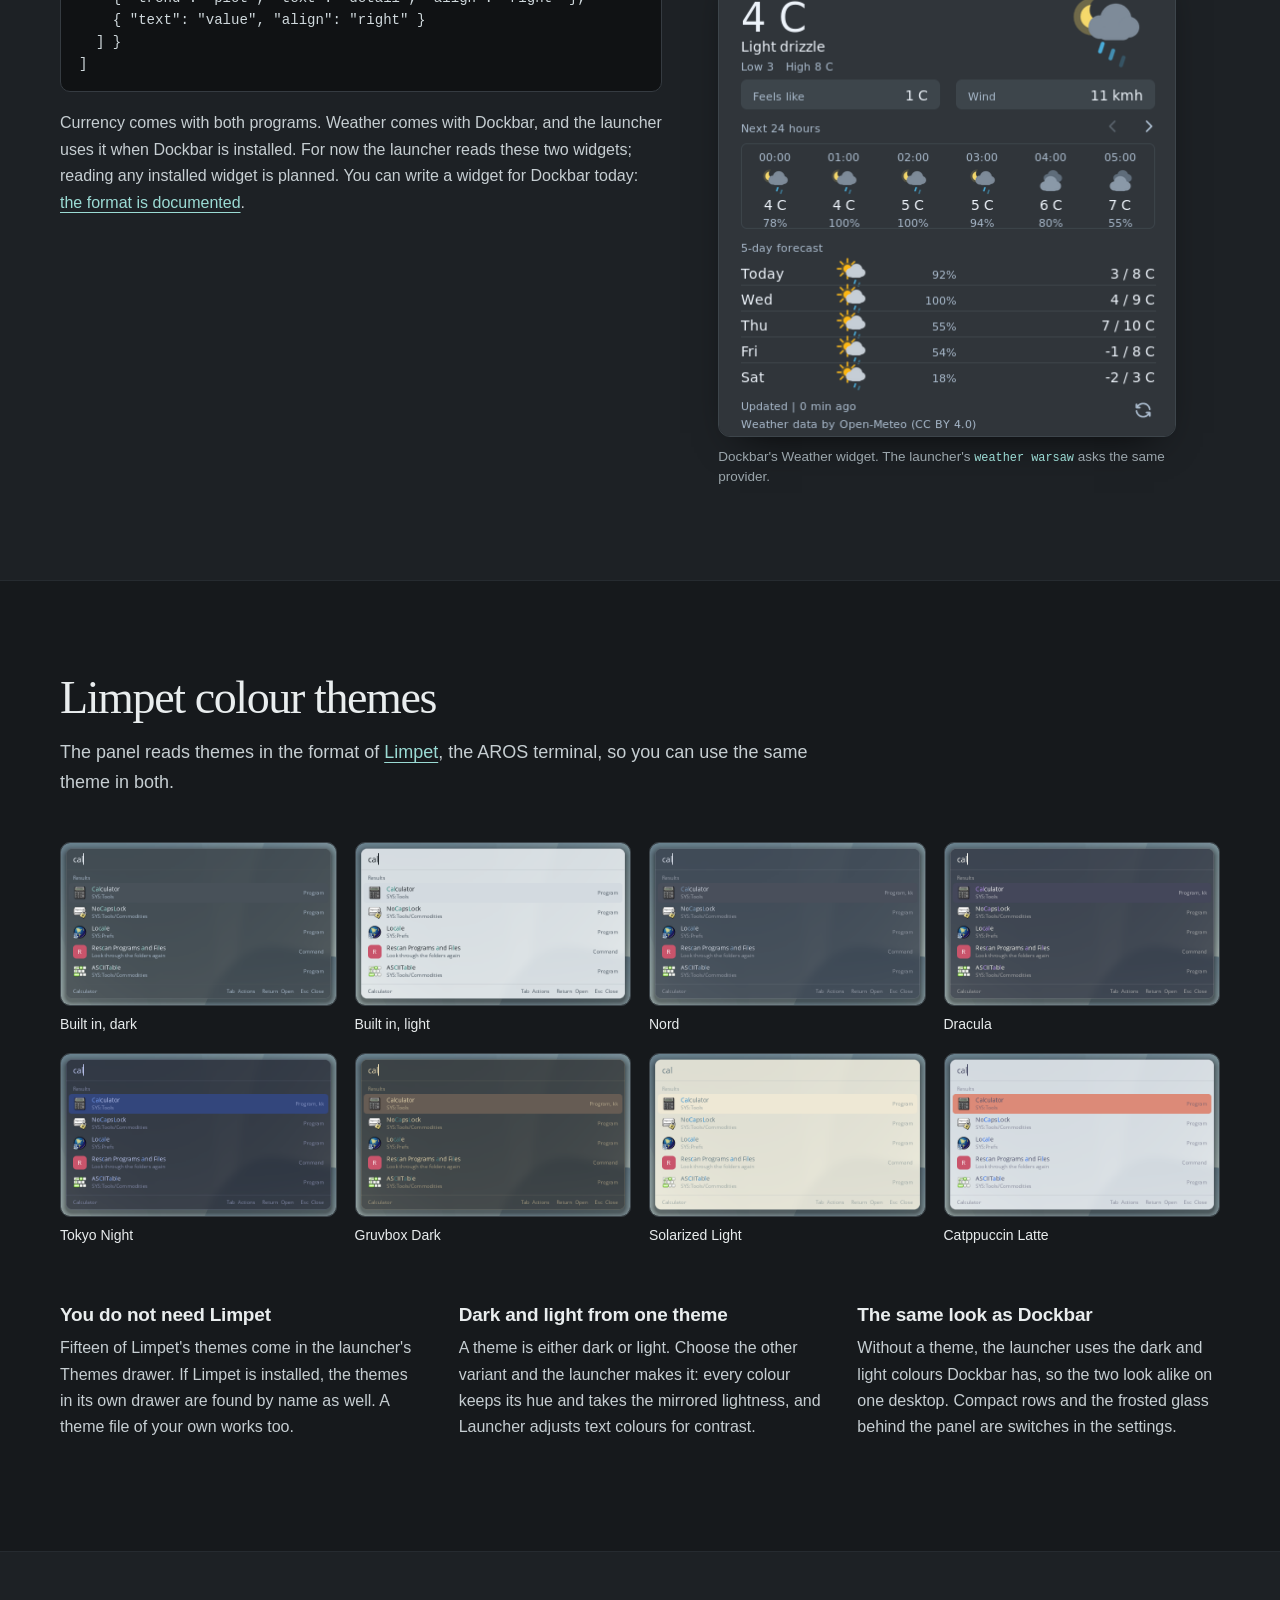
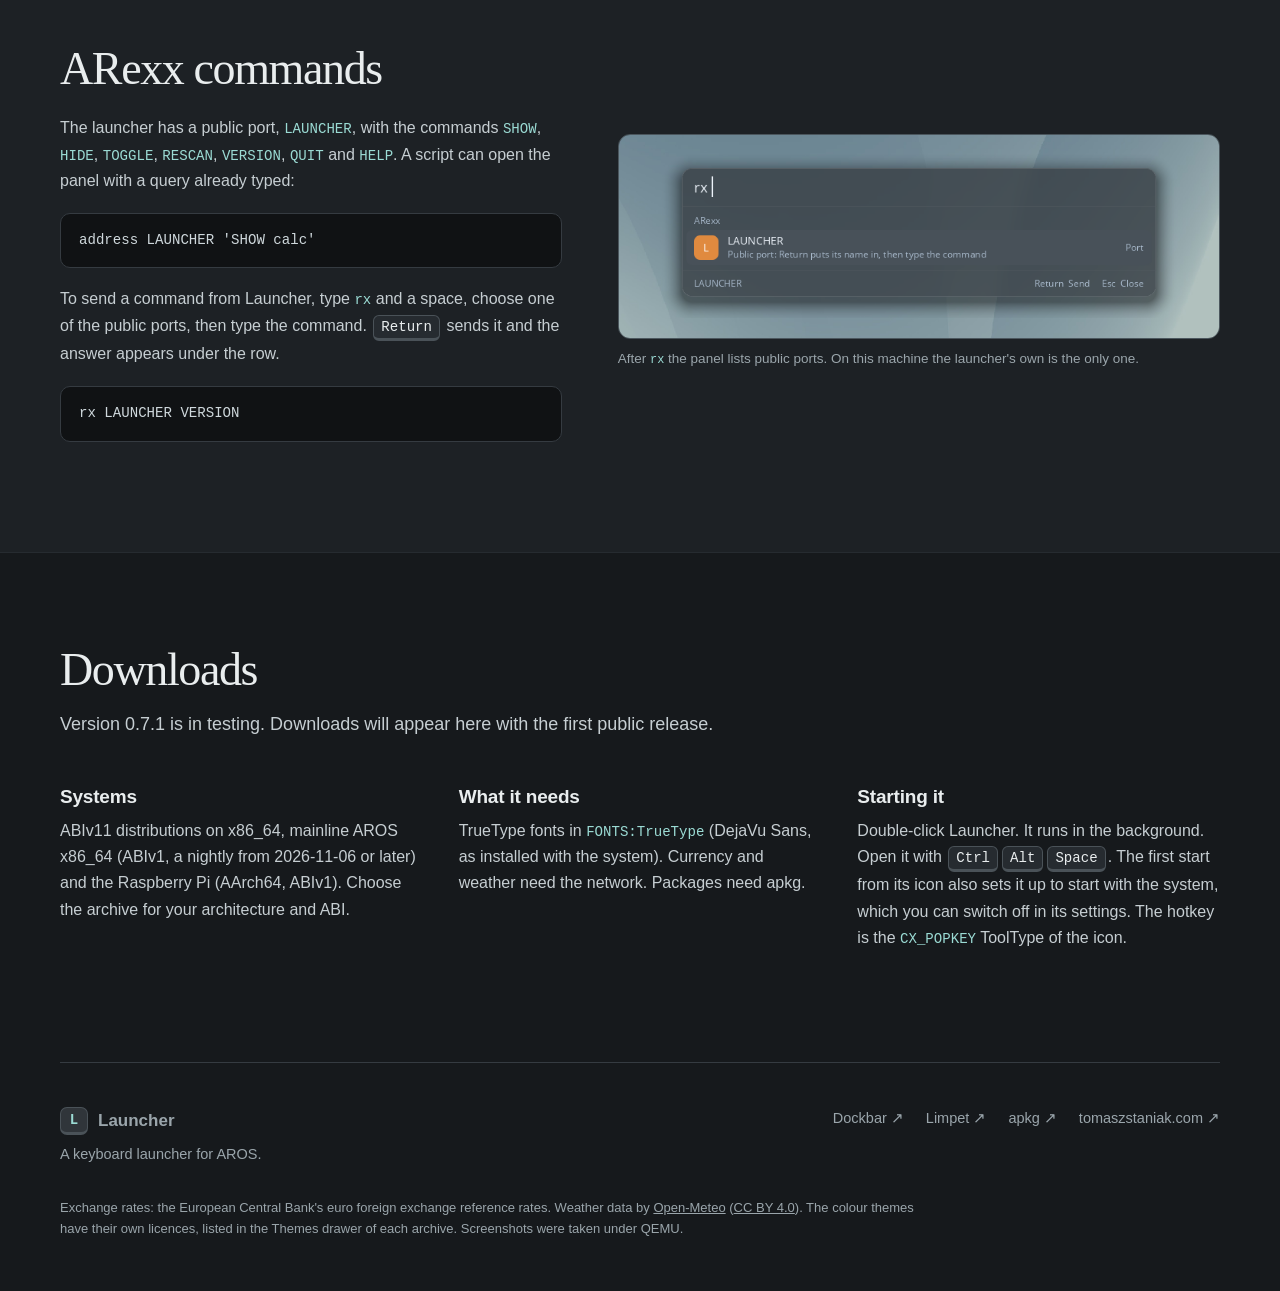
==== commit decff367: "Edit English copy on the Launcher website" ====
--- a/index.html
+++ b/index.html
@@ -15,13 +15,13 @@
 
 <section class="hero">
 <div class="wrap hero-copy">
-<h1>Start anything on AROS<br>from the keyboard.</h1>
-<p class="intro">Launcher waits in the background. <kbd>Ctrl</kbd><kbd>Alt</kbd><kbd>Space</kbd> opens its panel, a few letters find the program and <kbd>Return</kbd> starts it. The same panel does sums, converts units and currencies, finds files and open windows, installs packages and remembers what you copied.</p>
+<h1>A keyboard launcher for AROS</h1>
+<p class="intro">Press <kbd>Ctrl</kbd><kbd>Alt</kbd><kbd>Space</kbd>, type a few letters and press <kbd>Return</kbd> to open a program. If you already have a document open, type its window title to switch back to it.</p>
 <p class="fine">For ABIv11 distributions, mainline AROS on PC and the Raspberry Pi. Version 0.7.1.</p>
 </div>
 
 <div class="wrap demo" id="demo">
-<p class="demo-label" id="demo-label">Pick something to type</p>
+<p class="demo-label" id="demo-label">Choose a sample query</p>
 <div class="queries" role="tablist" aria-labelledby="demo-label">
 <button role="tab" aria-selected="true" data-shot="q-hero" data-cap="Three letters find Calculator. The other rows are programs and commands that contain the same letters.">cal</button>
 <button role="tab" aria-selected="false" data-shot="q-calc" data-cap="A sum is answered as you type. Return copies the answer.">(3+4)^2 * 1.23</button>
@@ -39,9 +39,9 @@
 <section id="find" class="section wrap">
 <div class="row">
 <div class="row-text">
-<h2>Programs, windows and files in one list.</h2>
-<p>Letters may be scattered: <code>wc</code> finds WordCraft. Case and accents do not matter, and programs you start often move up the list.</p>
-<p>Open windows are listed by title beside the programs, and <kbd>Return</kbd> brings the chosen one to the front.</p>
+<h2>Find a program, window or file</h2>
+<p>Try <code>wc</code> for WordCraft. The letters can be anywhere in the name, and you can leave out accents or use lowercase. Programs you open often move up the list.</p>
+<p>Open windows appear under their titles. Pressing <kbd>Return</kbd> brings the chosen one to the front.</p>
 <p>Files and drawers come from folders you pick in the settings. No folder is searched until you add one. You can leave drawers out, or names by pattern, for example <code>#?.bak</code>. The index is built in the background and kept between starts.</p>
 </div>
 <figure class="shot"><img src="assets/windows.png" width="784" height="425" loading="lazy" alt="The panel in its light colours over an open AROS drawer window, listing the window AROS:, the program InstallAROS and a command"><figcaption>The window <code>AROS:</code> is the first result. Light colours, frosted glass over the drawer behind.</figcaption></figure>
@@ -49,7 +49,7 @@
 </section>
 
 <section id="answers" class="section tinted"><div class="wrap">
-<div class="section-heading"><h2>It answers before you press Return.</h2><p class="section-lead">Type a calculation or a question in words and the answer is the first result. <kbd>Return</kbd> copies it to the clipboard.</p></div>
+<div class="section-heading"><h2>Calculations, conversions and weather</h2><p class="section-lead">Type a calculation or a question in words and the answer is the first result. <kbd>Return</kbd> copies it to the clipboard.</p></div>
 <div class="answers">
 <ul class="examples" aria-label="Things you can type">
 <li><code>sqrt(2)</code><span>1.41421356237</span></li>
@@ -72,8 +72,8 @@
 <section id="keys" class="section wrap">
 <div class="row flip">
 <div class="row-text">
-<h2>Tab shows what else you can do.</h2>
-<p>Press <kbd>Tab</kbd> on a result for its other actions: show it in its drawer, copy its path, open a Shell there.</p>
+<h2>Actions and shortcuts</h2>
+<p>Select a file and press <kbd>Tab</kbd> to see its actions. You can copy the path, show the file in its drawer or open a Shell there.</p>
 <p>Two of the actions give a program a shortcut of its own. An alias is a short word; typed whole, it puts that program first. A hotkey starts the program from anywhere without opening the panel. You write it the way commodities do: <code>ctrl alt w</code>, <code>lalt f5</code>, <code>ramiga t</code>.</p>
 <p>"Aliases and Hotkeys" lists everything you have set, and <kbd>Return</kbd> on a line changes or removes it.</p>
 </div>
@@ -87,12 +87,12 @@
 <article>
 <figure class="shot"><img src="assets/clip.png" width="784" height="358" loading="lazy" alt="Clipboard history with three entries, the newest marked"><figcaption>Three copied answers, newest first.</figcaption></figure>
 <h3>Clipboard history</h3>
-<p>Type <code>clip</code> for the last 50 texts you copied; more letters narrow the list. <kbd>Return</kbd> puts one back on the clipboard, <kbd>Tab</kbd> deletes an entry or all of them. The history is kept in memory only. Nothing is written to a disk, so a password you copied is gone when the launcher quits.</p>
+<p>Type <code>clip</code> to see your last 50 clipboard entries. Keep typing to find a particular piece of text. <kbd>Return</kbd> puts one back on the clipboard, <kbd>Tab</kbd> deletes an entry or all of them. Launcher keeps the history in memory and clears it when you quit.</p>
 </article>
 <article>
 <figure class="shot bare"><img src="assets/packages.png" width="608" height="162" loading="lazy" alt="The panel listing the package eza with its description and version, with Return Install in the footer"><figcaption>A package that is not installed yet. Earlier build, mainline AROS x86_64.</figcaption></figure>
 <h3>Packages from apkg</h3>
-<p>With <a href="https://github.com/tomaszstaniak/arospkg">apkg</a> installed, packages from its catalogue that you do not have yet are found by name or by a word of their description. <kbd>Return</kbd> asks once. A second <kbd>Return</kbd> installs the package in a console window.</p>
+<p>With <a href="https://github.com/tomaszstaniak/arospkg">apkg</a> installed, you can search for packages by name or description. Results show packages you haven’t installed yet. Press <kbd>Return</kbd> to review the choice, then <kbd>Return</kbd> again to start installation in a console window.</p>
 </article>
 <article>
 <figure class="shot"><img src="assets/shell.png" width="784" height="265" loading="lazy" alt="The panel offering to run list sys: as a Shell command"><figcaption>A Shell command typed into the panel.</figcaption></figure>
@@ -103,11 +103,11 @@
 </section>
 
 <section id="widgets" class="section tinted"><div class="wrap">
-<div class="section-heading"><h2>Widgets it shares with Dockbar.</h2><p class="section-lead">Currency answers and the weather come from widgets, small packages in the format <a href="https://tomaszstaniak.github.io/aros-dockbar/">Dockbar</a> uses for its tiles and cards.</p></div>
+<div class="section-heading"><h2>Dockbar widgets</h2><p class="section-lead">Currency answers and the weather come from widgets, small packages in the format <a href="https://tomaszstaniak.github.io/aros-dockbar/">Dockbar</a> uses for its tiles and cards.</p></div>
 <div class="widgets">
 <div class="widget-text">
 <p>A widget is a drawer with a manifest, a description of its settings, a views file and a provider program. The provider fetches the data and writes a snapshot of named fields and rows. Each host shows that snapshot its own way: Dockbar draws a tile and a card, the launcher puts the same numbers into an answer.</p>
-<p>The card is described by the widget. <code>views.json</code> lists blocks such as text, trend, icon, row and list, and Dockbar lays them out. A new widget does not need a new version of the host.</p>
+<p>The widget describes its card in <code>views.json</code>. It lists blocks such as text, trend, icon, row and list, and Dockbar lays them out. A new widget does not need a new version of the host.</p>
 <pre aria-label="The card of the Currency widget, from its views.json"><code>"expanded": [
   { "text": "heading" },
   { "text": "basis", "style": "muted" },
@@ -128,7 +128,7 @@
 </div></section>
 
 <section id="themes" class="section wrap">
-<div class="section-heading"><h2>Colour themes from Limpet.</h2><p class="section-lead">The panel reads themes in the format of <a href="https://tomaszstaniak.github.io/limpet/">Limpet</a>, the AROS terminal, so the launcher and your Shell can wear the same colours.</p></div>
+<div class="section-heading"><h2>Limpet colour themes</h2><p class="section-lead">The panel reads themes in the format of <a href="https://tomaszstaniak.github.io/limpet/">Limpet</a>, the AROS terminal, so you can use the same theme in both.</p></div>
 <div class="theme-grid">
 <figure><img src="assets/theme-dark.png" width="644" height="380" loading="lazy" alt="The panel in its own dark colours"><figcaption>Built in, dark</figcaption></figure>
 <figure><img src="assets/theme-light.png" width="644" height="380" loading="lazy" alt="The panel in its own light colours"><figcaption>Built in, light</figcaption></figure>
@@ -141,7 +141,7 @@
 </div>
 <div class="cols">
 <article><h3>You do not need Limpet</h3><p>Fifteen of Limpet's themes come in the launcher's Themes drawer. If Limpet is installed, the themes in its own drawer are found by name as well. A theme file of your own works too.</p></article>
-<article><h3>Dark and light from one theme</h3><p>A theme is either dark or light. Choose the other variant and the launcher makes it: every colour keeps its hue and takes the mirrored lightness, and the text is moved until it reads clearly.</p></article>
+<article><h3>Dark and light from one theme</h3><p>A theme is either dark or light. Choose the other variant and the launcher makes it: every colour keeps its hue and takes the mirrored lightness, and Launcher adjusts text colours for contrast.</p></article>
 <article><h3>The same look as Dockbar</h3><p>Without a theme, the launcher uses the dark and light colours Dockbar has, so the two look alike on one desktop. Compact rows and the frosted glass behind the panel are switches in the settings.</p></article>
 </div>
 </section>
@@ -149,10 +149,10 @@
 <section id="scripts" class="section tinted"><div class="wrap">
 <div class="row">
 <div class="row-text">
-<h2>ARexx, both ways.</h2>
+<h2>ARexx commands</h2>
 <p>The launcher has a public port, <code>LAUNCHER</code>, with the commands <code>SHOW</code>, <code>HIDE</code>, <code>TOGGLE</code>, <code>RESCAN</code>, <code>VERSION</code>, <code>QUIT</code> and <code>HELP</code>. A script can open the panel with a query already typed:</p>
 <pre><code>address LAUNCHER 'SHOW calc'</code></pre>
-<p>It also sends. Type <code>rx</code> and a space, choose one of the public ports, then type the command. <kbd>Return</kbd> sends it and the answer appears under the row.</p>
+<p>To send a command from Launcher, type <code>rx</code> and a space, choose one of the public ports, then type the command. <kbd>Return</kbd> sends it and the answer appears under the row.</p>
 <pre><code>rx LAUNCHER VERSION</code></pre>
 </div>
 <figure class="shot"><img src="assets/rx.png" width="784" height="265" loading="lazy" alt="The panel after typing rx, listing the public port LAUNCHER"><figcaption>After <code>rx</code> the panel lists public ports. On this machine the launcher's own is the only one.</figcaption></figure>
@@ -160,11 +160,11 @@
 </div></section>
 
 <section id="get" class="section wrap get">
-<div class="section-heading"><h2>Get it.</h2><p class="section-lead">Version 0.7.1 is being tested. The downloads will be linked here with the first public release.</p></div>
+<div class="section-heading"><h2>Downloads</h2><p class="section-lead">Version 0.7.1 is in testing. Downloads will appear here with the first public release.</p></div>
 <div class="cols">
-<article><h3>Systems</h3><p>ABIv11 distributions on x86_64, mainline AROS x86_64 (ABIv1, a nightly from 2026-11-06 or later) and the Raspberry Pi (AArch64, ABIv1). Each gets its own archive; the binaries do not cross.</p></article>
+<article><h3>Systems</h3><p>ABIv11 distributions on x86_64, mainline AROS x86_64 (ABIv1, a nightly from 2026-11-06 or later) and the Raspberry Pi (AArch64, ABIv1). Choose the archive for your architecture and ABI.</p></article>
 <article><h3>What it needs</h3><p>TrueType fonts in <code>FONTS:TrueType</code> (DejaVu Sans, as installed with the system). Currency and weather need the network. Packages need apkg.</p></article>
-<article><h3>Starting it</h3><p>Double-click Launcher. Nothing appears; it waits for <kbd>Ctrl</kbd><kbd>Alt</kbd><kbd>Space</kbd>. The first start from its icon also sets it up to start with the system, which you can switch off in its settings. The hotkey is the <code>CX_POPKEY</code> ToolType of the icon.</p></article>
+<article><h3>Starting it</h3><p>Double-click Launcher. It runs in the background. Open it with <kbd>Ctrl</kbd><kbd>Alt</kbd><kbd>Space</kbd>. The first start from its icon also sets it up to start with the system, which you can switch off in its settings. The hotkey is the <code>CX_POPKEY</code> ToolType of the icon.</p></article>
 </div>
 </section>
 
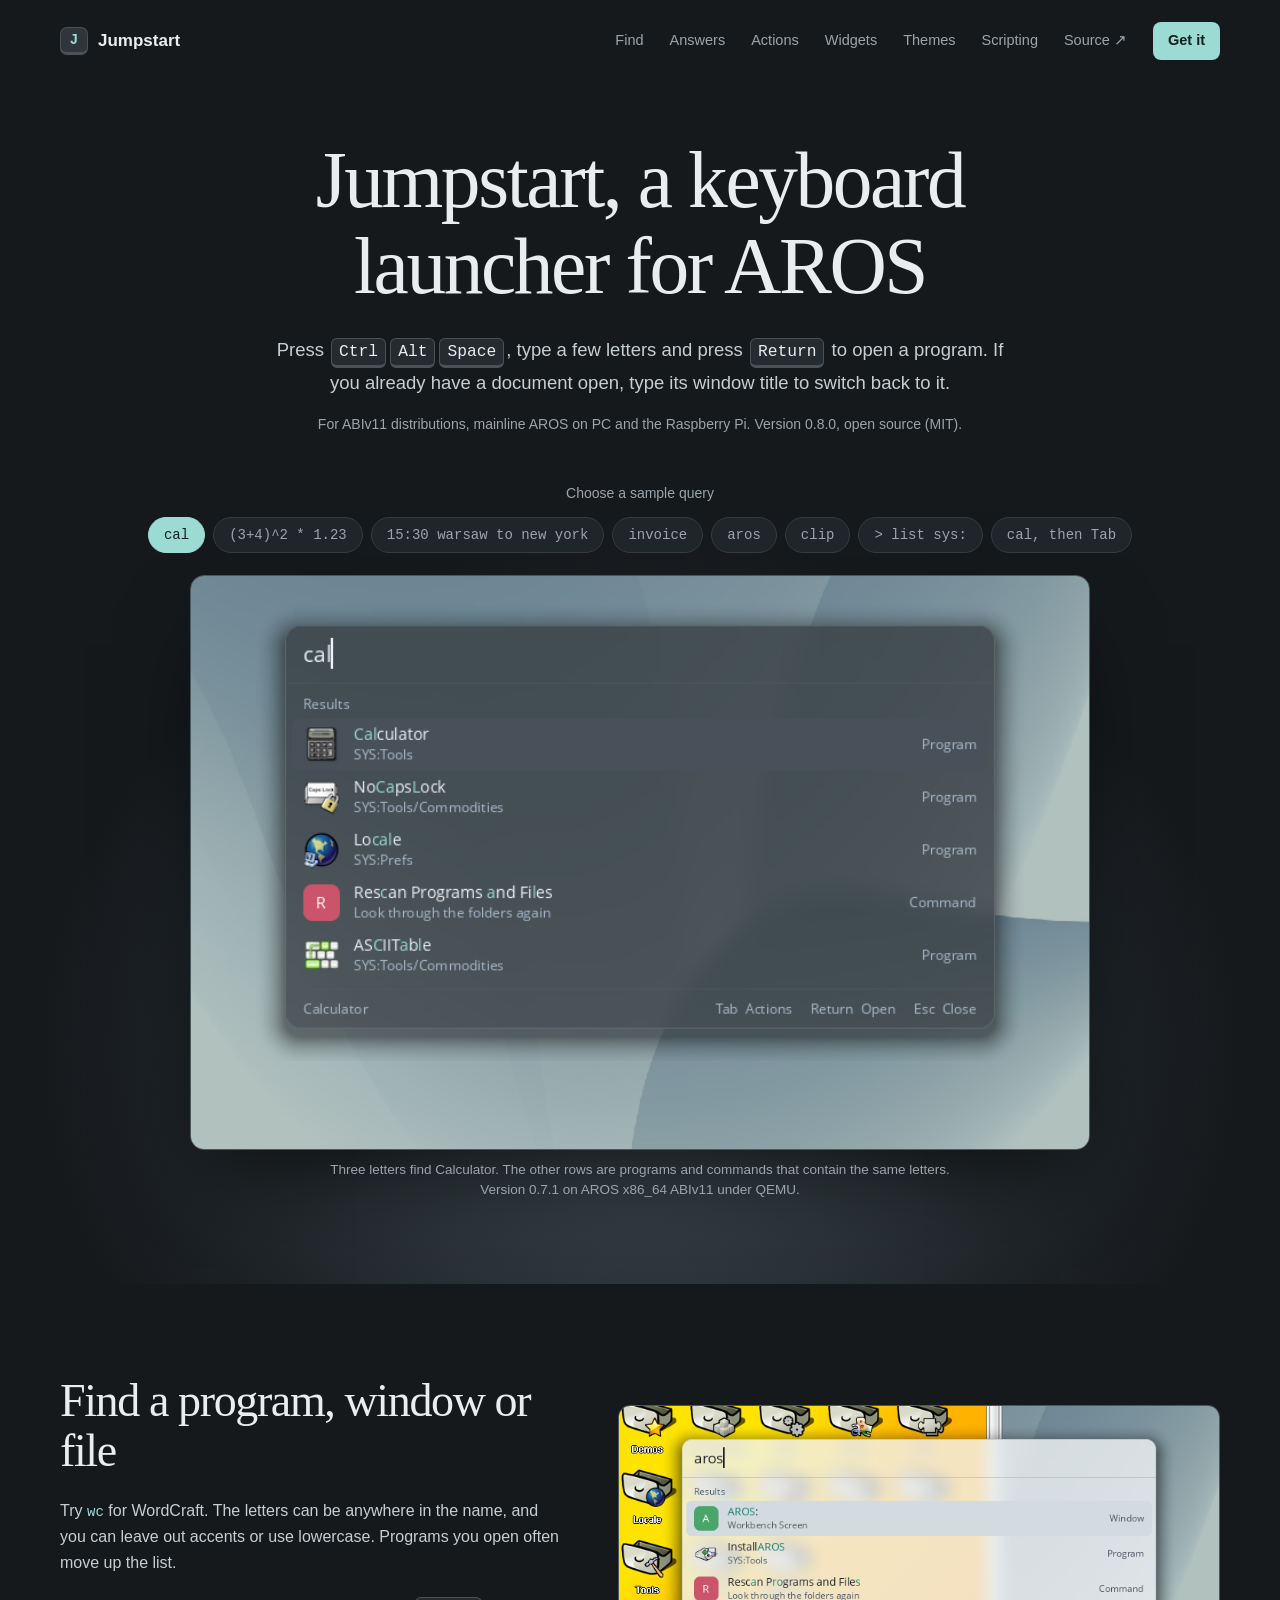
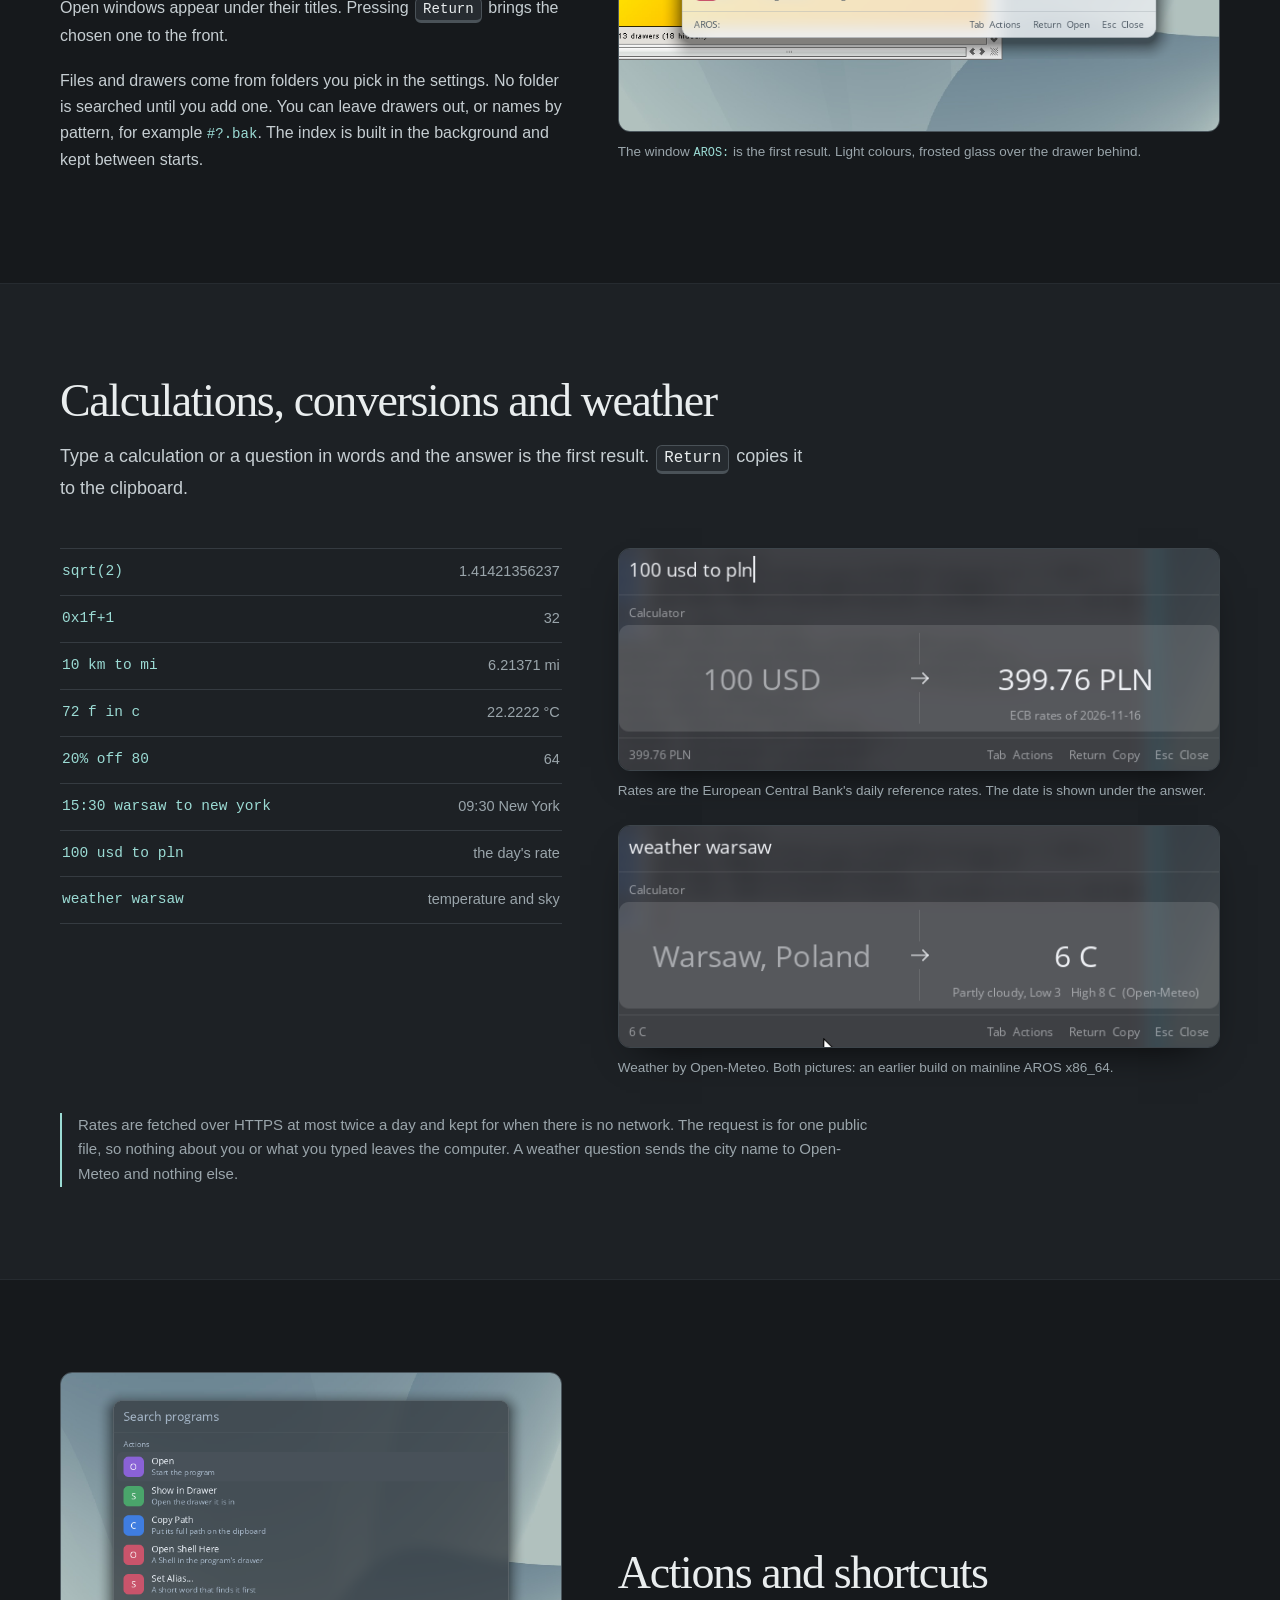
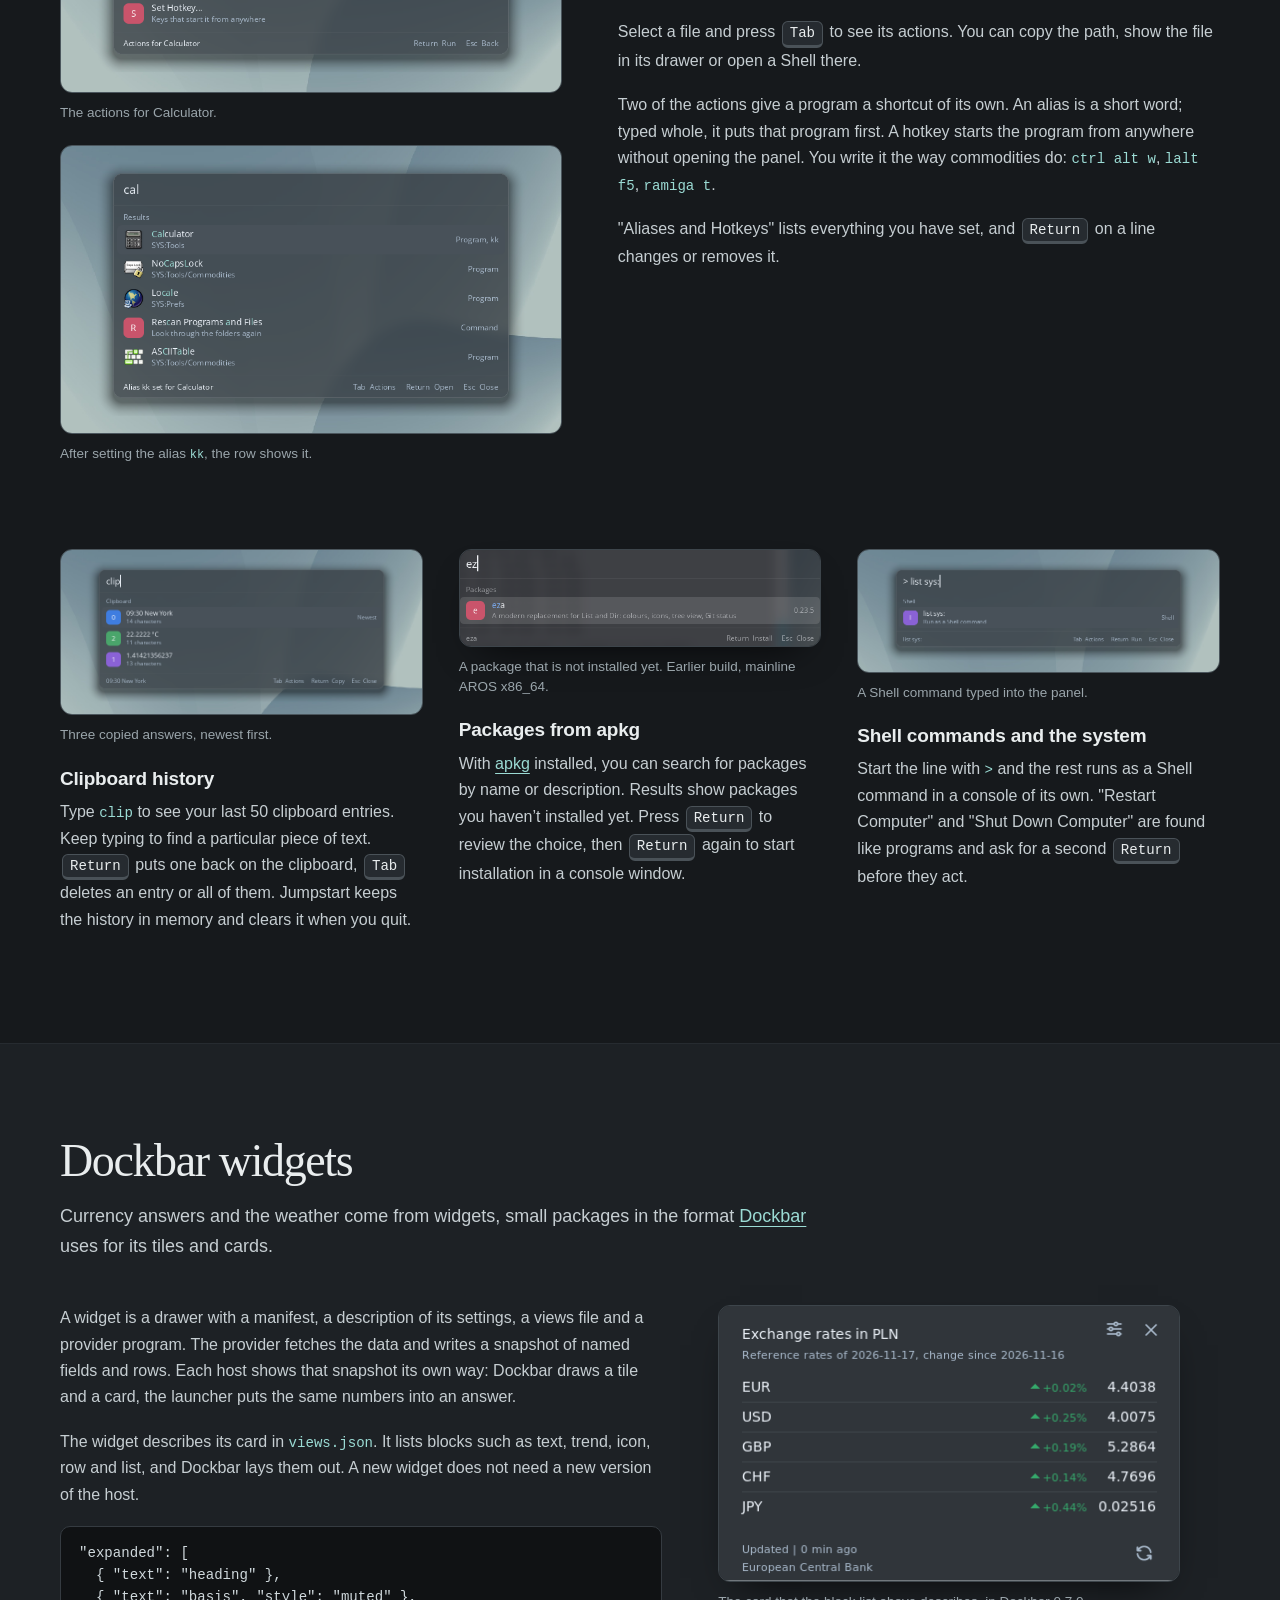
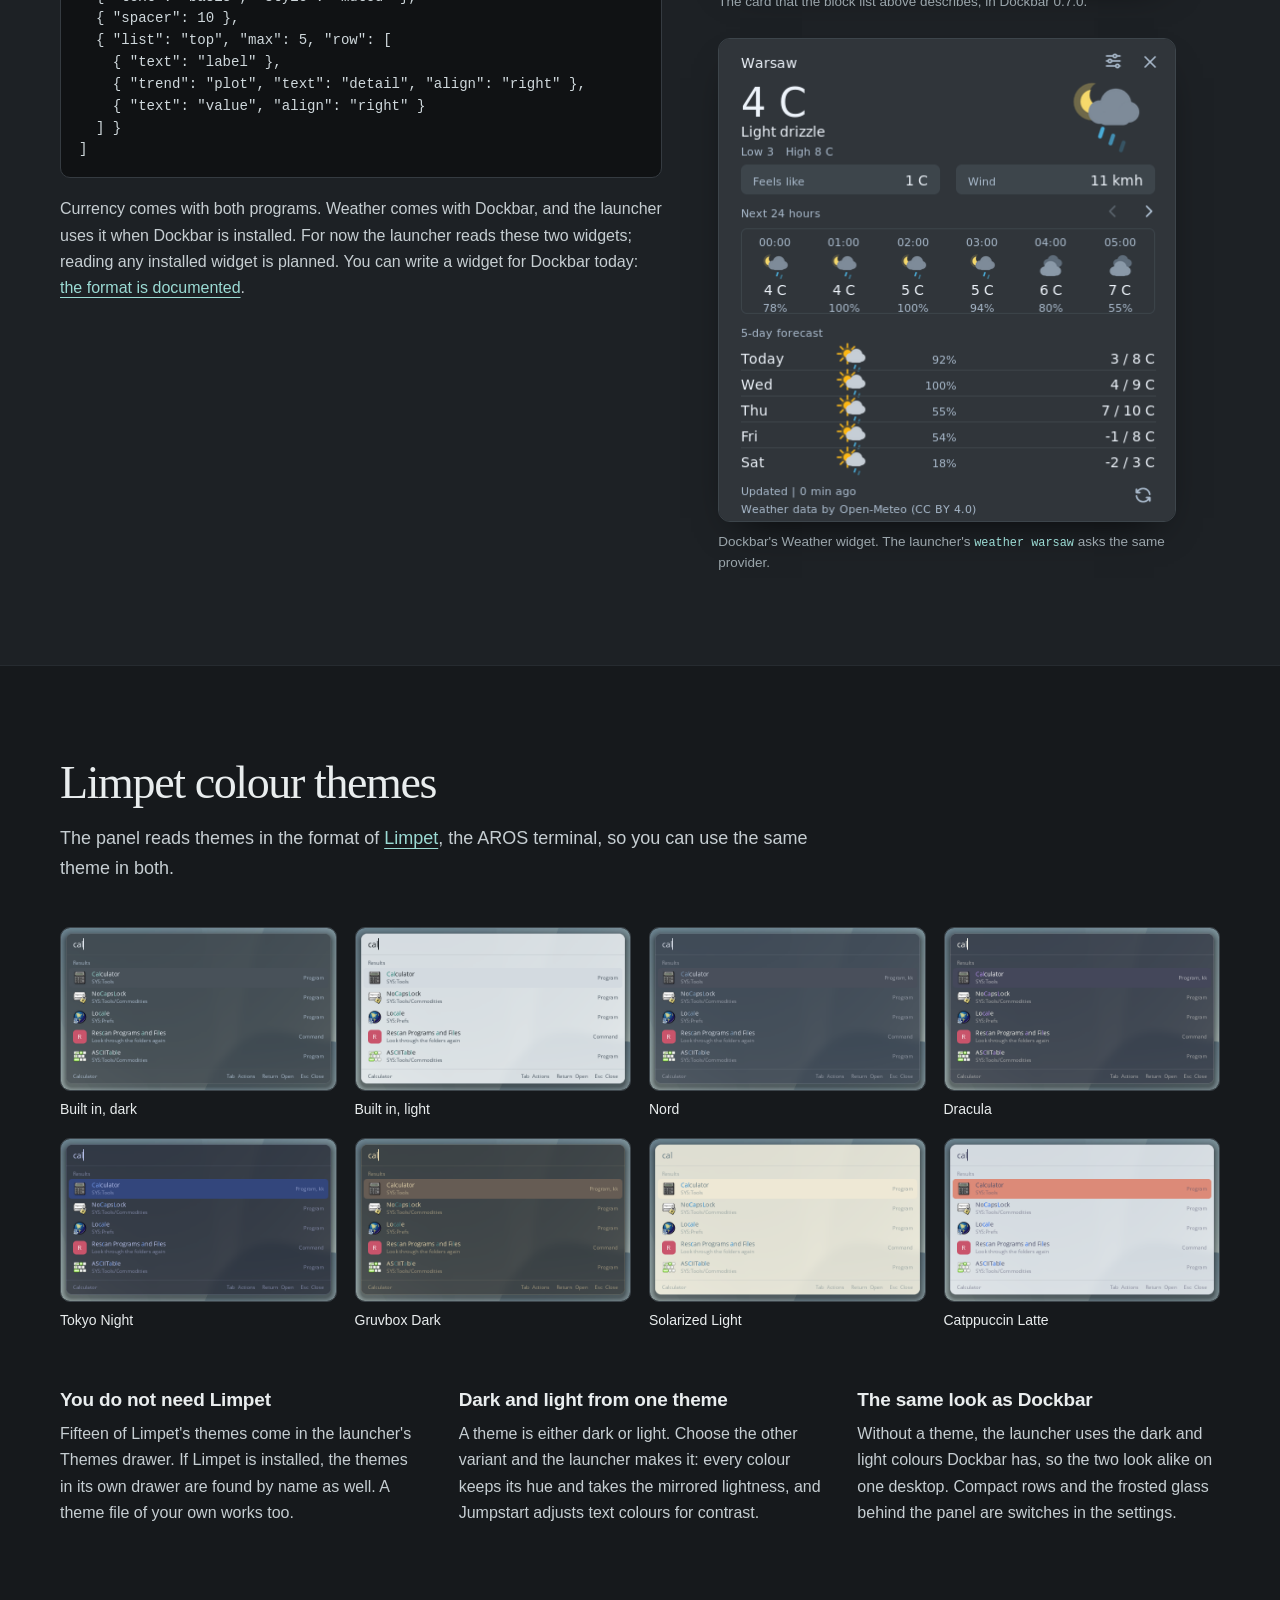
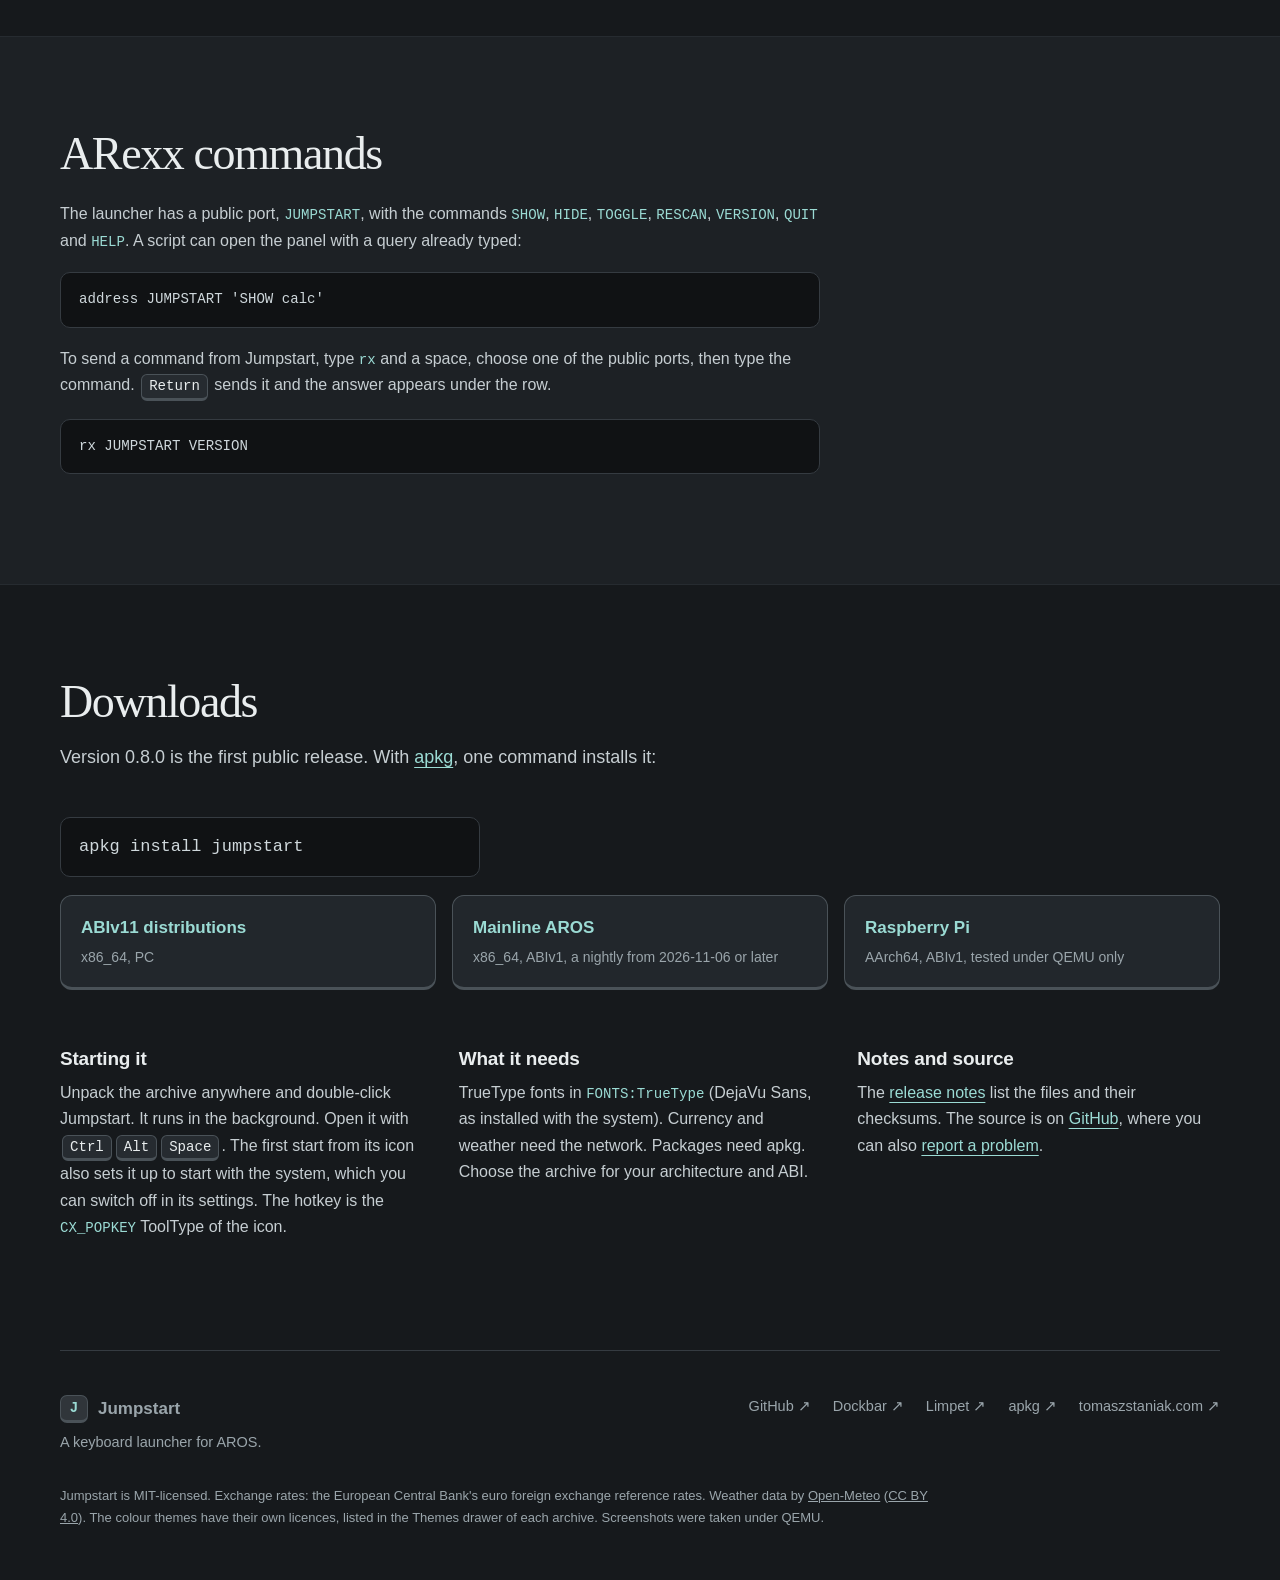
==== commit 9b73455e: "Jumpstart 0.8.0: name and downloads" ====
--- a/index.html
+++ b/index.html
@@ -2,22 +2,22 @@
 <html lang="en">
 <head>
 <meta charset="utf-8"><meta name="viewport" content="width=device-width, initial-scale=1">
-<title>Launcher: start anything on AROS from the keyboard</title>
-<meta name="description" content="A keyboard launcher for AROS. One hotkey opens a panel that starts programs, finds files and windows, calculates, converts currencies, installs packages and keeps your clipboard history.">
-<meta name="theme-color" content="#16191c"><meta property="og:title" content="Launcher for AROS"><meta property="og:description" content="Start anything on AROS from the keyboard: programs, files, windows, sums, currencies, packages, clipboard history."><meta property="og:type" content="website"><meta property="og:image" content="https://tomaszstaniak.github.io/aros-launcher/assets/hero.png">
+<title>Jumpstart: a keyboard launcher for AROS</title>
+<meta name="description" content="Jumpstart is a keyboard launcher for AROS. One hotkey opens a panel that starts programs, finds files and windows, calculates, converts currencies, installs packages and keeps your clipboard history.">
+<meta name="theme-color" content="#16191c"><meta property="og:title" content="Jumpstart for AROS"><meta property="og:description" content="Start anything on AROS from the keyboard: programs, files, windows, sums, currencies, packages, clipboard history."><meta property="og:type" content="website"><meta property="og:image" content="https://tomaszstaniak.github.io/aros-launcher/assets/hero.png">
 <link rel="stylesheet" href="style.css?v=1">
 </head>
 <body>
 <a class="skip" href="#main">Skip to content</a>
-<header class="site-header wrap"><a href="#" class="brand"><span class="brand-key" aria-hidden="true">L</span>Launcher</a><nav aria-label="Main navigation"><a href="#find">Find</a><a href="#answers">Answers</a><a href="#keys">Actions</a><a href="#widgets">Widgets</a><a href="#themes">Themes</a><a href="#scripts">Scripting</a><a class="nav-get" href="#get">Get it</a></nav></header>
+<header class="site-header wrap"><a href="#" class="brand"><span class="brand-key" aria-hidden="true">J</span>Jumpstart</a><nav aria-label="Main navigation"><a href="#find">Find</a><a href="#answers">Answers</a><a href="#keys">Actions</a><a href="#widgets">Widgets</a><a href="#themes">Themes</a><a href="#scripts">Scripting</a><a href="https://github.com/tomaszstaniak/aros-launcher">Source ↗</a><a class="nav-get" href="#get">Get it</a></nav></header>
 
 <main id="main">
 
 <section class="hero">
 <div class="wrap hero-copy">
-<h1>A keyboard launcher for AROS</h1>
+<h1>Jumpstart, a keyboard<br>launcher for AROS</h1>
 <p class="intro">Press <kbd>Ctrl</kbd><kbd>Alt</kbd><kbd>Space</kbd>, type a few letters and press <kbd>Return</kbd> to open a program. If you already have a document open, type its window title to switch back to it.</p>
-<p class="fine">For ABIv11 distributions, mainline AROS on PC and the Raspberry Pi. Version 0.7.1.</p>
+<p class="fine">For ABIv11 distributions, mainline AROS on PC and the Raspberry Pi. Version 0.8.0, open source (MIT).</p>
 </div>
 
 <div class="wrap demo" id="demo">
@@ -32,7 +32,7 @@
 <button role="tab" aria-selected="false" data-shot="q-shell" data-cap="A line that starts with &gt; runs as a Shell command in a console of its own.">&gt; list sys:</button>
 <button role="tab" aria-selected="false" data-shot="q-actions" data-cap="Tab on a result lists what else can be done with it.">cal, then Tab</button>
 </div>
-<figure class="stage"><img id="demo-shot" src="assets/q-hero.png" width="784" height="500" alt="The launcher panel on an AROS desktop showing the results for the selected query"><figcaption><span id="demo-cap">Three letters find Calculator. The other rows are programs and commands that contain the same letters.</span> <span class="where">Launcher 0.7.1 on AROS x86_64 ABIv11 under QEMU.</span></figcaption></figure>
+<figure class="stage"><img id="demo-shot" src="assets/q-hero.png" width="784" height="500" alt="The launcher panel on an AROS desktop showing the results for the selected query"><figcaption><span id="demo-cap">Three letters find Calculator. The other rows are programs and commands that contain the same letters.</span> <span class="where">Version 0.7.1 on AROS x86_64 ABIv11 under QEMU.</span></figcaption></figure>
 </div>
 </section>
 
@@ -87,7 +87,7 @@
 <article>
 <figure class="shot"><img src="assets/clip.png" width="784" height="358" loading="lazy" alt="Clipboard history with three entries, the newest marked"><figcaption>Three copied answers, newest first.</figcaption></figure>
 <h3>Clipboard history</h3>
-<p>Type <code>clip</code> to see your last 50 clipboard entries. Keep typing to find a particular piece of text. <kbd>Return</kbd> puts one back on the clipboard, <kbd>Tab</kbd> deletes an entry or all of them. Launcher keeps the history in memory and clears it when you quit.</p>
+<p>Type <code>clip</code> to see your last 50 clipboard entries. Keep typing to find a particular piece of text. <kbd>Return</kbd> puts one back on the clipboard, <kbd>Tab</kbd> deletes an entry or all of them. Jumpstart keeps the history in memory and clears it when you quit.</p>
 </article>
 <article>
 <figure class="shot bare"><img src="assets/packages.png" width="608" height="162" loading="lazy" alt="The panel listing the package eza with its description and version, with Return Install in the footer"><figcaption>A package that is not installed yet. Earlier build, mainline AROS x86_64.</figcaption></figure>
@@ -141,39 +141,42 @@
 </div>
 <div class="cols">
 <article><h3>You do not need Limpet</h3><p>Fifteen of Limpet's themes come in the launcher's Themes drawer. If Limpet is installed, the themes in its own drawer are found by name as well. A theme file of your own works too.</p></article>
-<article><h3>Dark and light from one theme</h3><p>A theme is either dark or light. Choose the other variant and the launcher makes it: every colour keeps its hue and takes the mirrored lightness, and Launcher adjusts text colours for contrast.</p></article>
+<article><h3>Dark and light from one theme</h3><p>A theme is either dark or light. Choose the other variant and the launcher makes it: every colour keeps its hue and takes the mirrored lightness, and Jumpstart adjusts text colours for contrast.</p></article>
 <article><h3>The same look as Dockbar</h3><p>Without a theme, the launcher uses the dark and light colours Dockbar has, so the two look alike on one desktop. Compact rows and the frosted glass behind the panel are switches in the settings.</p></article>
 </div>
 </section>
 
 <section id="scripts" class="section tinted"><div class="wrap">
-<div class="row">
-<div class="row-text">
+<div class="solo">
 <h2>ARexx commands</h2>
-<p>The launcher has a public port, <code>LAUNCHER</code>, with the commands <code>SHOW</code>, <code>HIDE</code>, <code>TOGGLE</code>, <code>RESCAN</code>, <code>VERSION</code>, <code>QUIT</code> and <code>HELP</code>. A script can open the panel with a query already typed:</p>
-<pre><code>address LAUNCHER 'SHOW calc'</code></pre>
-<p>To send a command from Launcher, type <code>rx</code> and a space, choose one of the public ports, then type the command. <kbd>Return</kbd> sends it and the answer appears under the row.</p>
-<pre><code>rx LAUNCHER VERSION</code></pre>
-</div>
-<figure class="shot"><img src="assets/rx.png" width="784" height="265" loading="lazy" alt="The panel after typing rx, listing the public port LAUNCHER"><figcaption>After <code>rx</code> the panel lists public ports. On this machine the launcher's own is the only one.</figcaption></figure>
+<p>The launcher has a public port, <code>JUMPSTART</code>, with the commands <code>SHOW</code>, <code>HIDE</code>, <code>TOGGLE</code>, <code>RESCAN</code>, <code>VERSION</code>, <code>QUIT</code> and <code>HELP</code>. A script can open the panel with a query already typed:</p>
+<pre><code>address JUMPSTART 'SHOW calc'</code></pre>
+<p>To send a command from Jumpstart, type <code>rx</code> and a space, choose one of the public ports, then type the command. <kbd>Return</kbd> sends it and the answer appears under the row.</p>
+<pre><code>rx JUMPSTART VERSION</code></pre>
 </div>
 </div></section>
 
 <section id="get" class="section wrap get">
-<div class="section-heading"><h2>Downloads</h2><p class="section-lead">Version 0.7.1 is in testing. Downloads will appear here with the first public release.</p></div>
+<div class="section-heading"><h2>Downloads</h2><p class="section-lead">Version 0.8.0 is the first public release. With <a href="https://github.com/tomaszstaniak/arospkg">apkg</a>, one command installs it:</p></div>
+<pre class="install"><code>apkg install jumpstart</code></pre>
+<div class="downloads">
+<a class="dl" href="https://github.com/tomaszstaniak/aros-launcher/releases/download/v0.8.0/Jumpstart-0.8.0-aros-x86_64-abiv11-pc.zip"><strong>ABIv11 distributions</strong><span>x86_64, PC</span></a>
+<a class="dl" href="https://github.com/tomaszstaniak/aros-launcher/releases/download/v0.8.0/Jumpstart-0.8.0-aros-x86_64-abiv1-pc.zip"><strong>Mainline AROS</strong><span>x86_64, ABIv1, a nightly from 2026-11-06 or later</span></a>
+<a class="dl" href="https://github.com/tomaszstaniak/aros-launcher/releases/download/v0.8.0/Jumpstart-0.8.0-aros-aarch64-abiv1-raspi.zip"><strong>Raspberry Pi</strong><span>AArch64, ABIv1, tested under QEMU only</span></a>
+</div>
 <div class="cols">
-<article><h3>Systems</h3><p>ABIv11 distributions on x86_64, mainline AROS x86_64 (ABIv1, a nightly from 2026-11-06 or later) and the Raspberry Pi (AArch64, ABIv1). Choose the archive for your architecture and ABI.</p></article>
-<article><h3>What it needs</h3><p>TrueType fonts in <code>FONTS:TrueType</code> (DejaVu Sans, as installed with the system). Currency and weather need the network. Packages need apkg.</p></article>
-<article><h3>Starting it</h3><p>Double-click Launcher. It runs in the background. Open it with <kbd>Ctrl</kbd><kbd>Alt</kbd><kbd>Space</kbd>. The first start from its icon also sets it up to start with the system, which you can switch off in its settings. The hotkey is the <code>CX_POPKEY</code> ToolType of the icon.</p></article>
+<article><h3>Starting it</h3><p>Unpack the archive anywhere and double-click Jumpstart. It runs in the background. Open it with <kbd>Ctrl</kbd><kbd>Alt</kbd><kbd>Space</kbd>. The first start from its icon also sets it up to start with the system, which you can switch off in its settings. The hotkey is the <code>CX_POPKEY</code> ToolType of the icon.</p></article>
+<article><h3>What it needs</h3><p>TrueType fonts in <code>FONTS:TrueType</code> (DejaVu Sans, as installed with the system). Currency and weather need the network. Packages need apkg. Choose the archive for your architecture and ABI.</p></article>
+<article><h3>Notes and source</h3><p>The <a href="https://github.com/tomaszstaniak/aros-launcher/releases/tag/v0.8.0">release notes</a> list the files and their checksums. The source is on <a href="https://github.com/tomaszstaniak/aros-launcher">GitHub</a>, where you can also <a href="https://github.com/tomaszstaniak/aros-launcher/issues">report a problem</a>.</p></article>
 </div>
 </section>
 
 </main>
 
 <footer class="wrap">
-<div><a class="brand" href="#"><span class="brand-key" aria-hidden="true">L</span>Launcher</a><p>A keyboard launcher for AROS.</p></div>
-<nav aria-label="Related projects"><a href="https://tomaszstaniak.github.io/aros-dockbar/">Dockbar ↗</a><a href="https://tomaszstaniak.github.io/limpet/">Limpet ↗</a><a href="https://github.com/tomaszstaniak/arospkg">apkg ↗</a><a href="https://tomaszstaniak.com">tomaszstaniak.com ↗</a></nav>
-<p class="legal">Exchange rates: the European Central Bank's euro foreign exchange reference rates. Weather data by <a href="https://open-meteo.com/">Open-Meteo</a> (<a href="https://creativecommons.org/licenses/by/4.0/">CC BY 4.0</a>). The colour themes have their own licences, listed in the Themes drawer of each archive. Screenshots were taken under QEMU.</p>
+<div><a class="brand" href="#"><span class="brand-key" aria-hidden="true">J</span>Jumpstart</a><p>A keyboard launcher for AROS.</p></div>
+<nav aria-label="Related projects"><a href="https://github.com/tomaszstaniak/aros-launcher">GitHub ↗</a><a href="https://tomaszstaniak.github.io/aros-dockbar/">Dockbar ↗</a><a href="https://tomaszstaniak.github.io/limpet/">Limpet ↗</a><a href="https://github.com/tomaszstaniak/arospkg">apkg ↗</a><a href="https://tomaszstaniak.com">tomaszstaniak.com ↗</a></nav>
+<p class="legal">Jumpstart is MIT-licensed. Exchange rates: the European Central Bank's euro foreign exchange reference rates. Weather data by <a href="https://open-meteo.com/">Open-Meteo</a> (<a href="https://creativecommons.org/licenses/by/4.0/">CC BY 4.0</a>). The colour themes have their own licences, listed in the Themes drawer of each archive. Screenshots were taken under QEMU.</p>
 </footer>
 
 <script>
--- a/style.css
+++ b/style.css
@@ -101,6 +101,17 @@
 .theme-grid figcaption{margin-top:8px;color:var(--ink);font-size:14px}
 .cols{display:grid;grid-template-columns:repeat(3,minmax(0,1fr));gap:36px}
 
+.solo{max-width:760px}
+.solo h2{margin-bottom:22px}
+.solo p{color:#c6ced2}
+.install{max-width:420px;font-size:17px}
+.downloads{display:grid;grid-template-columns:repeat(3,minmax(0,1fr));gap:16px;margin:8px 0 56px}
+.dl{display:block;padding:18px 20px;border:1px solid #4a5258;border-bottom-width:3px;border-radius:12px;background:#22272c;text-decoration:none}
+.dl:hover{border-color:var(--accent)}
+.dl strong{display:block;font-size:17px;color:var(--accent)}
+.dl span{display:block;margin-top:4px;color:var(--muted);font-size:14px}
+.cols a,.solo a{color:var(--accent);text-underline-offset:4px}
+
 /* footer */
 footer{display:grid;grid-template-columns:1fr auto;gap:22px 40px;padding:44px 0 60px;border-top:1px solid var(--line);color:var(--muted);font-size:14.5px}
 footer p{margin:8px 0 0}
@@ -112,7 +123,8 @@
 @media (max-width:900px){
   .row,.answers,.widgets{grid-template-columns:1fr;gap:34px}
   .row.flip .row-text{order:0}
-  .trio,.cols{grid-template-columns:1fr;gap:40px}
+  .trio,.cols,.downloads{grid-template-columns:1fr;gap:40px}
+  .downloads{gap:14px}
   .theme-grid{grid-template-columns:repeat(2,minmax(0,1fr))}
   .section{padding:64px 0}
   .site-header nav a:not(.nav-get){display:none}
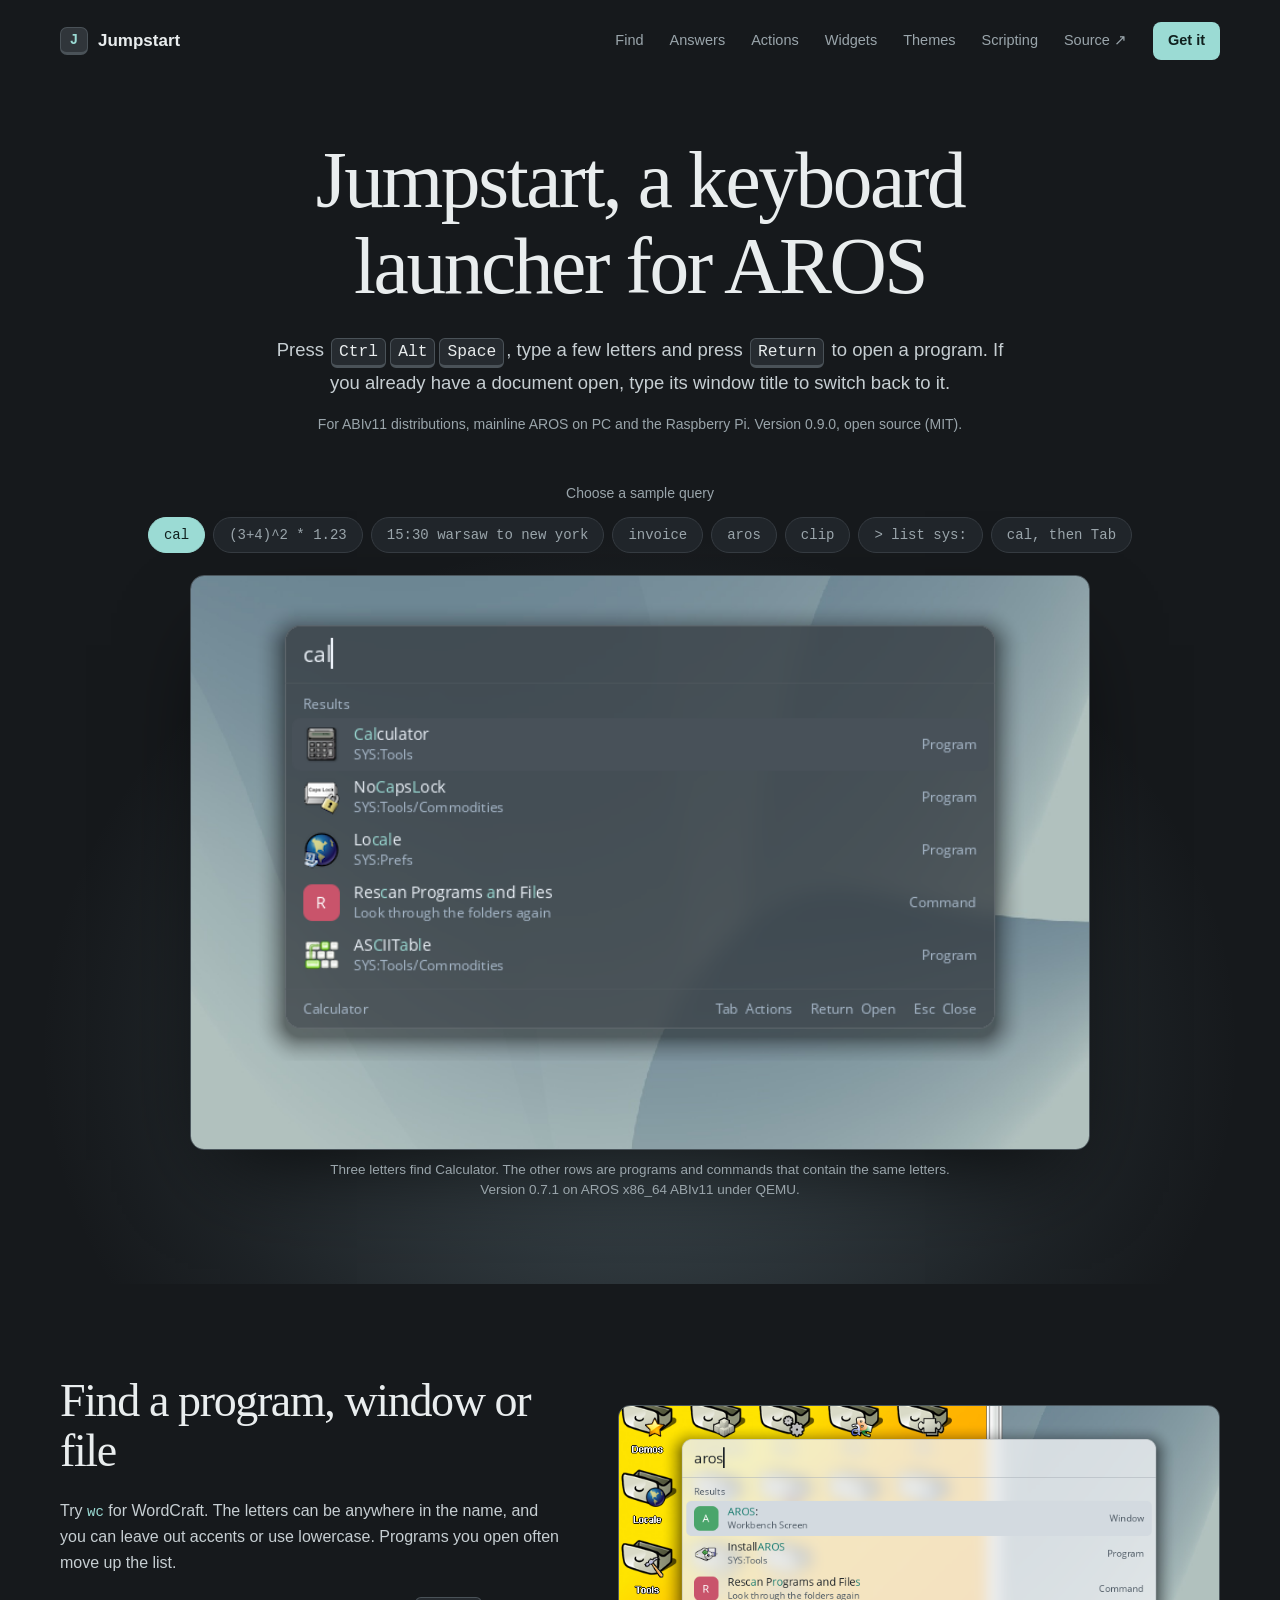
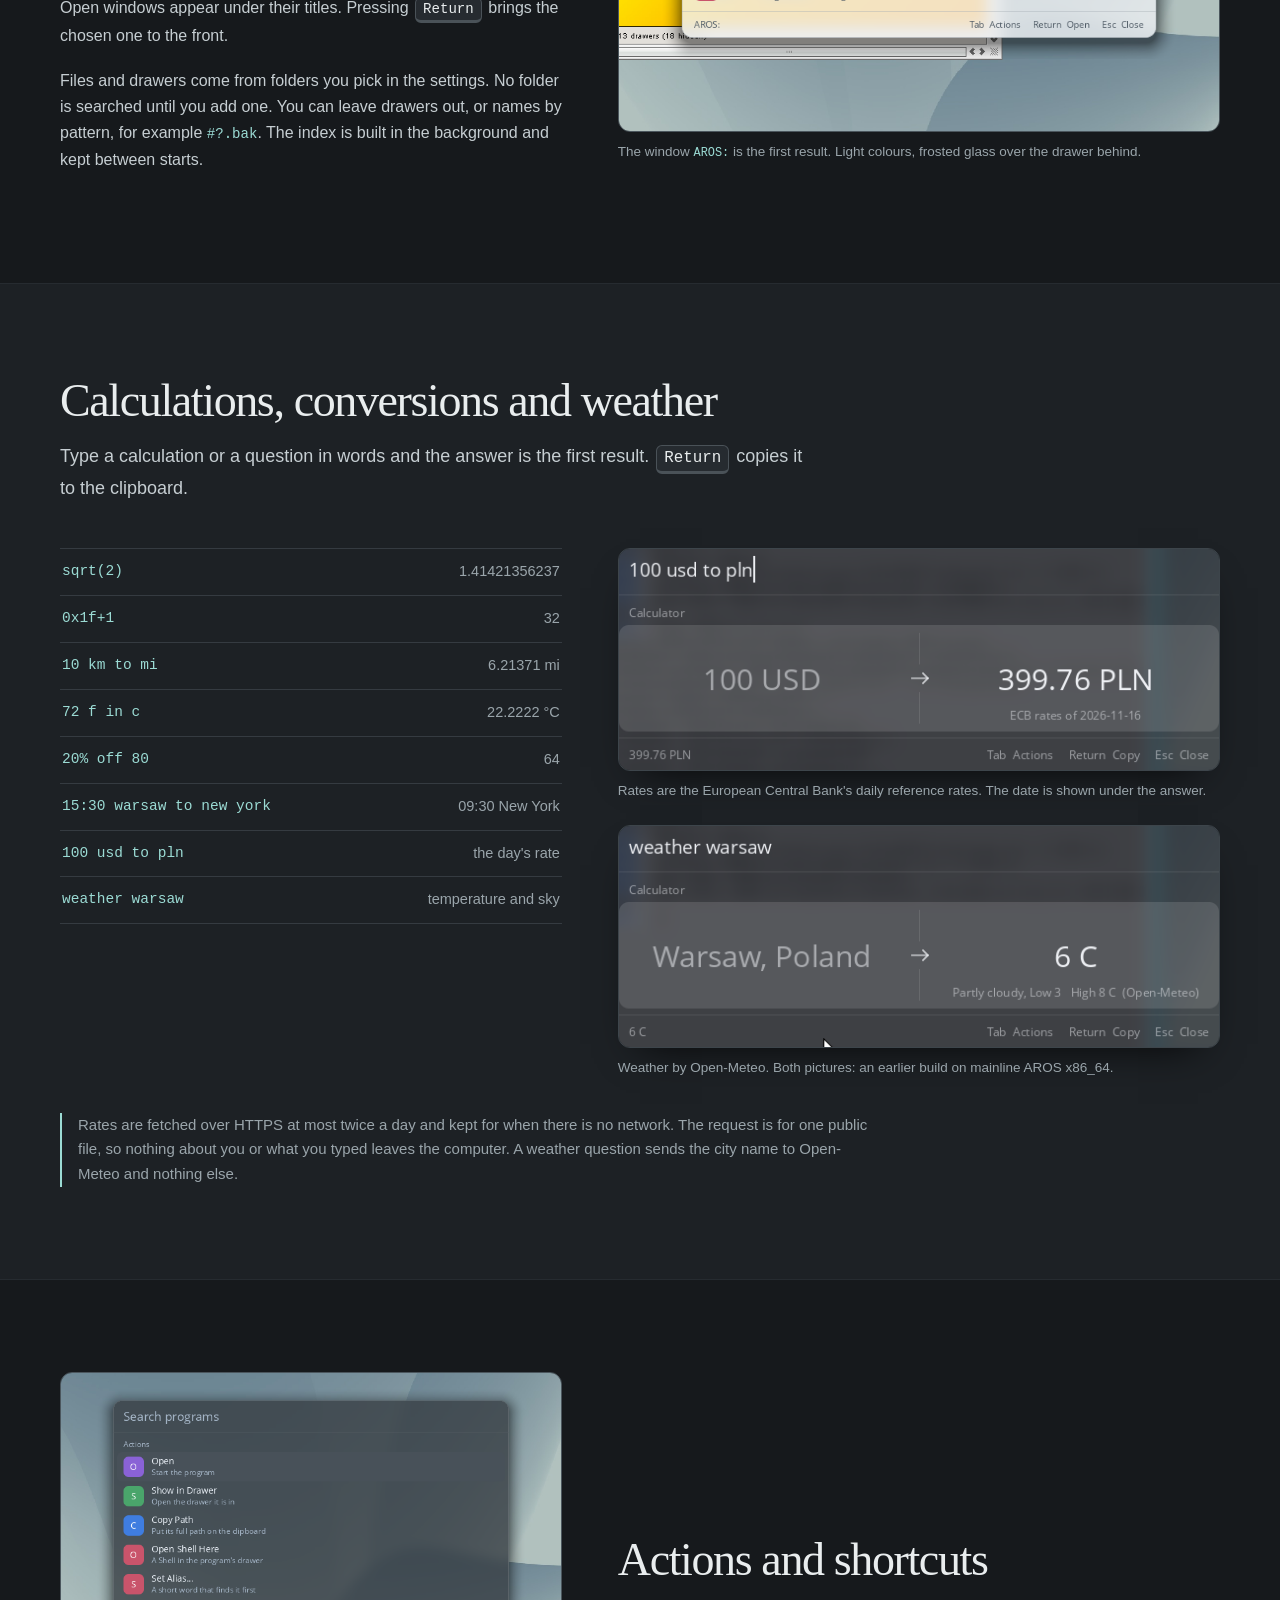
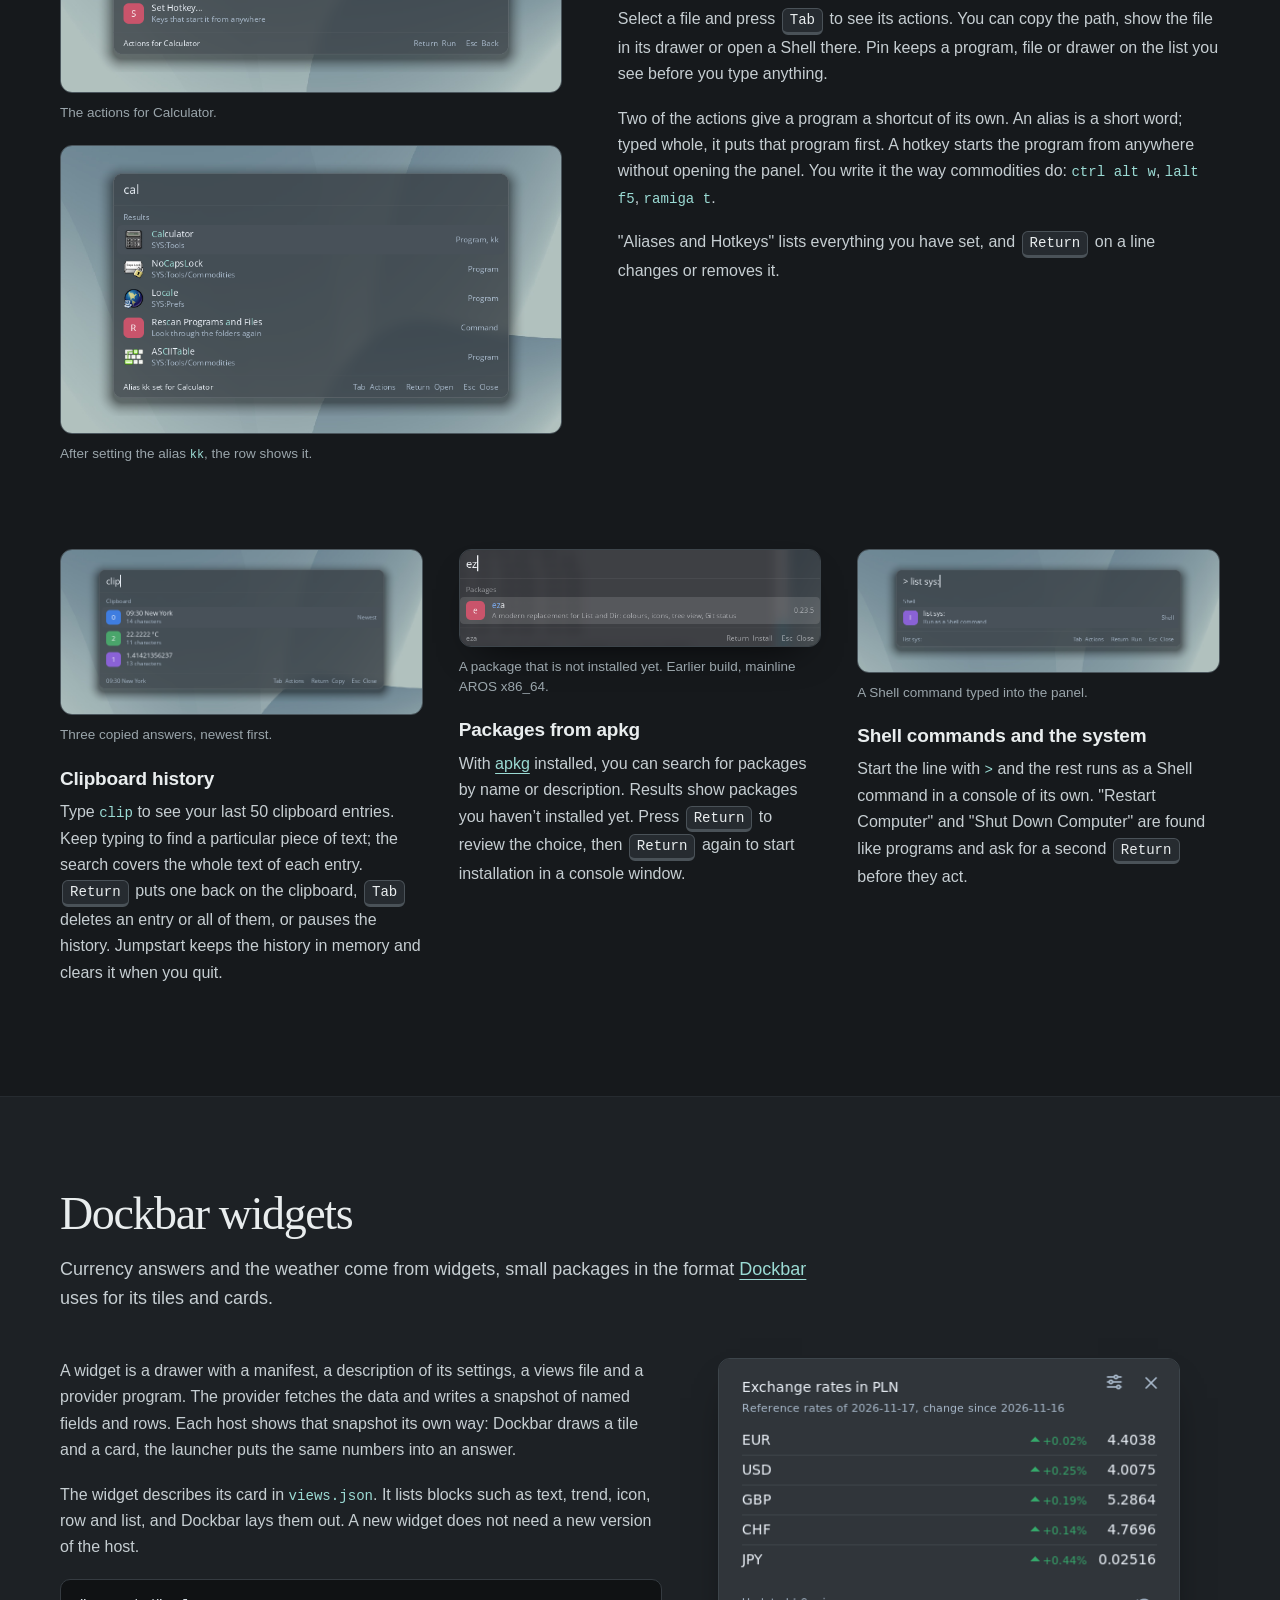
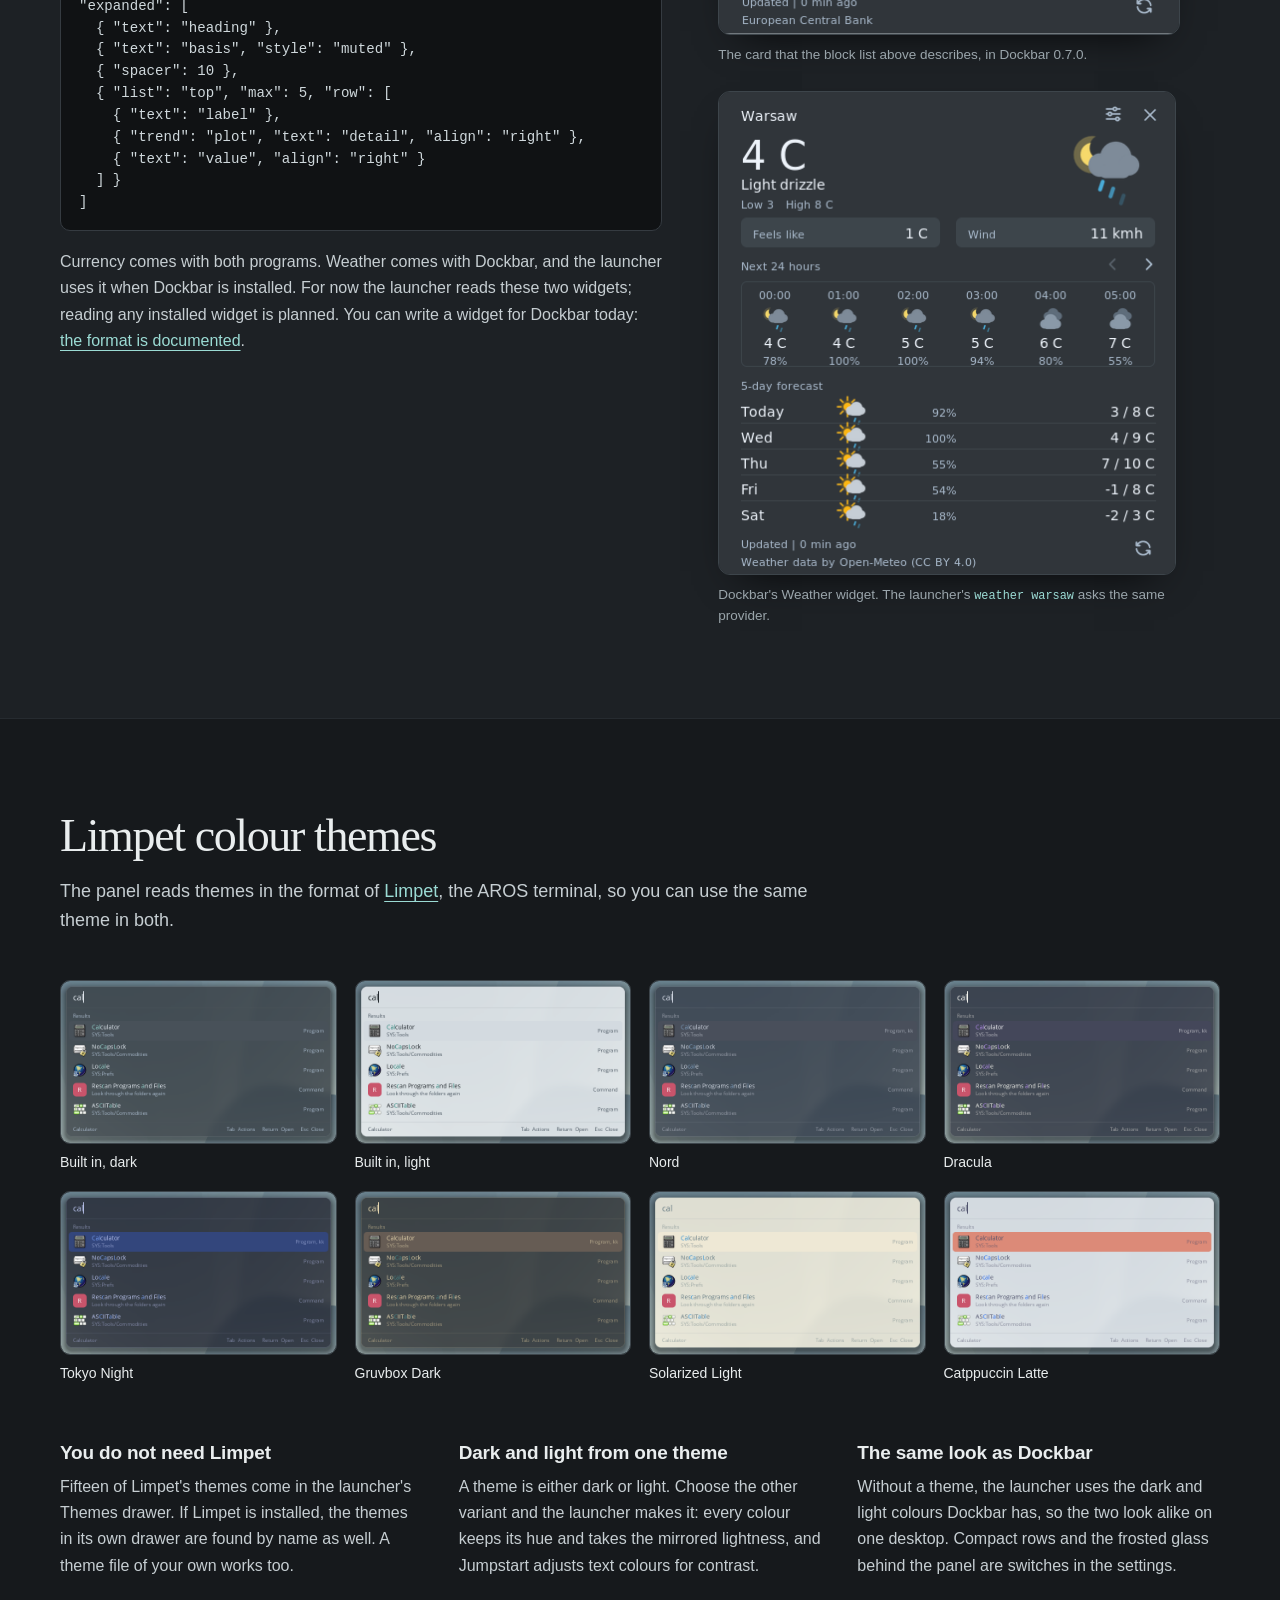
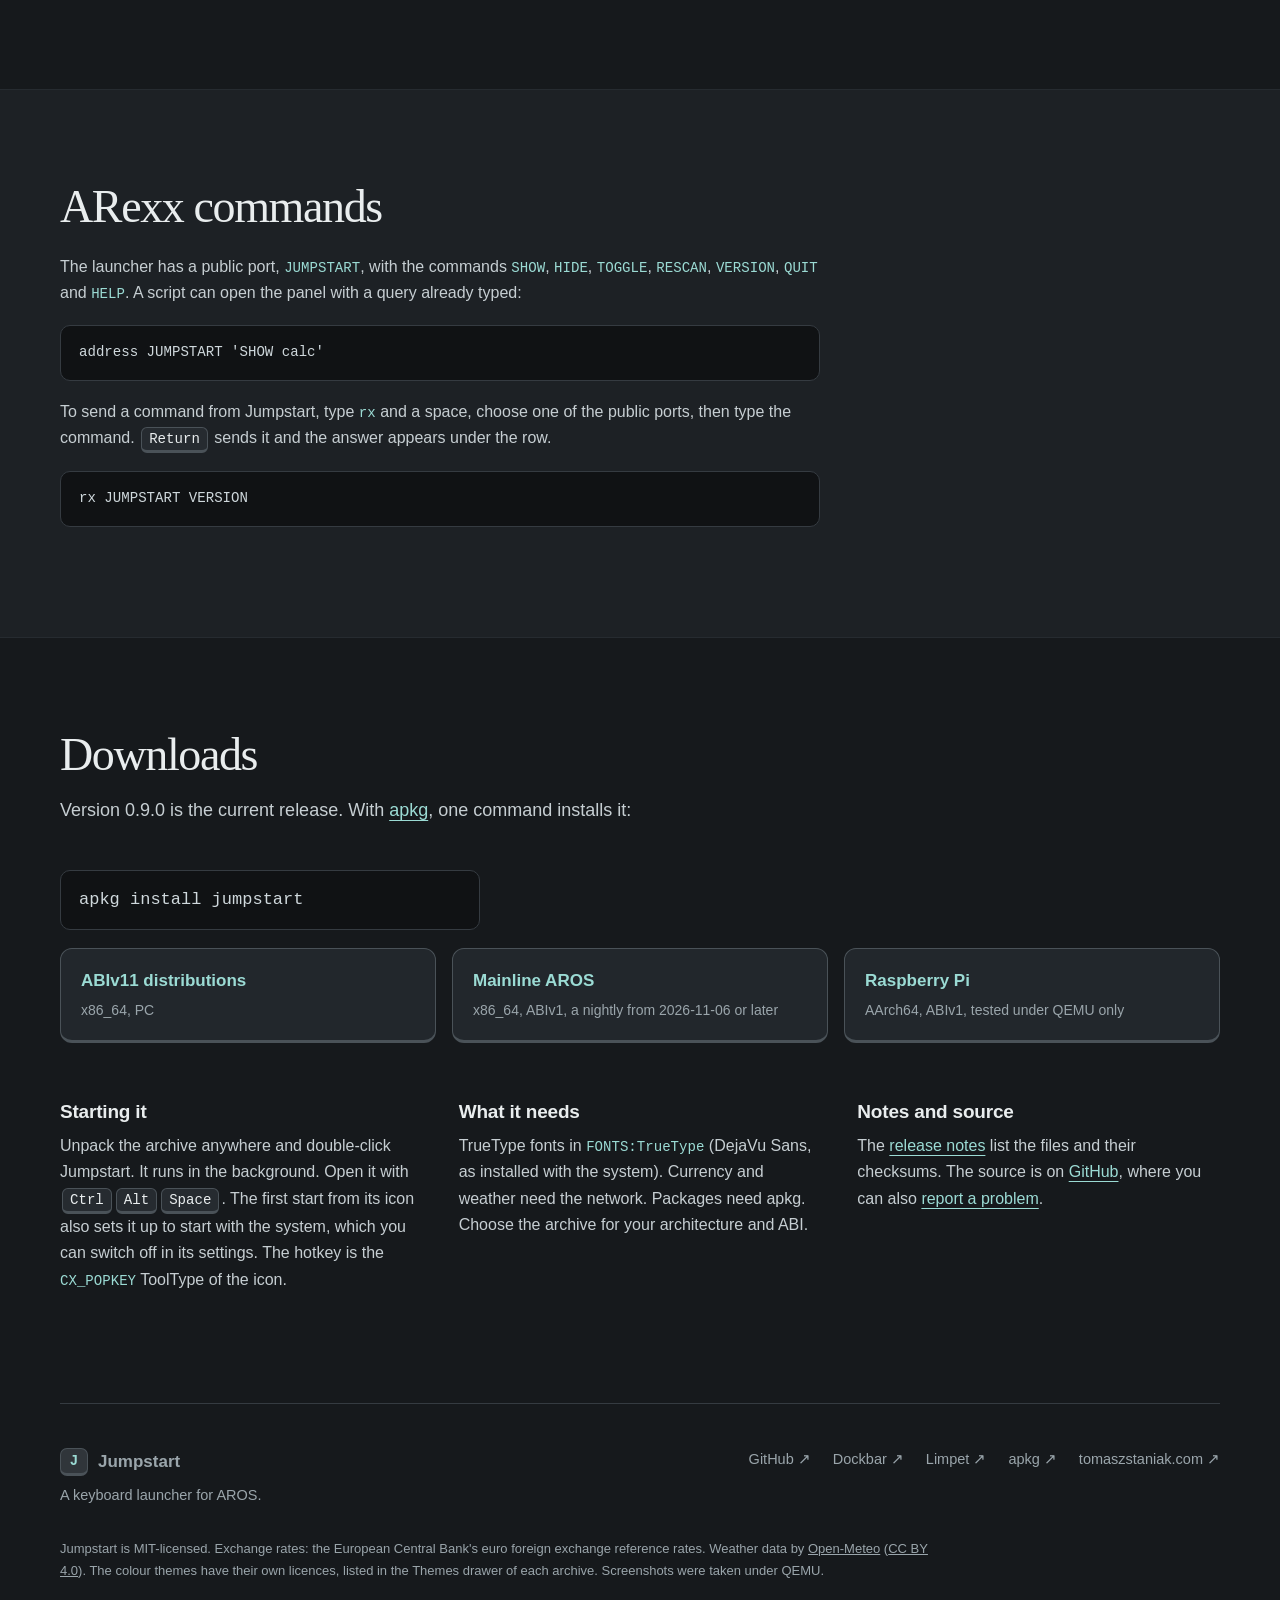
==== commit 1b55f05c: "Jumpstart 0.9.0" ====
--- a/index.html
+++ b/index.html
@@ -17,7 +17,7 @@
 <div class="wrap hero-copy">
 <h1>Jumpstart, a keyboard<br>launcher for AROS</h1>
 <p class="intro">Press <kbd>Ctrl</kbd><kbd>Alt</kbd><kbd>Space</kbd>, type a few letters and press <kbd>Return</kbd> to open a program. If you already have a document open, type its window title to switch back to it.</p>
-<p class="fine">For ABIv11 distributions, mainline AROS on PC and the Raspberry Pi. Version 0.8.0, open source (MIT).</p>
+<p class="fine">For ABIv11 distributions, mainline AROS on PC and the Raspberry Pi. Version 0.9.0, open source (MIT).</p>
 </div>
 
 <div class="wrap demo" id="demo">
@@ -73,7 +73,7 @@
 <div class="row flip">
 <div class="row-text">
 <h2>Actions and shortcuts</h2>
-<p>Select a file and press <kbd>Tab</kbd> to see its actions. You can copy the path, show the file in its drawer or open a Shell there.</p>
+<p>Select a file and press <kbd>Tab</kbd> to see its actions. You can copy the path, show the file in its drawer or open a Shell there. Pin keeps a program, file or drawer on the list you see before you type anything.</p>
 <p>Two of the actions give a program a shortcut of its own. An alias is a short word; typed whole, it puts that program first. A hotkey starts the program from anywhere without opening the panel. You write it the way commodities do: <code>ctrl alt w</code>, <code>lalt f5</code>, <code>ramiga t</code>.</p>
 <p>"Aliases and Hotkeys" lists everything you have set, and <kbd>Return</kbd> on a line changes or removes it.</p>
 </div>
@@ -87,7 +87,7 @@
 <article>
 <figure class="shot"><img src="assets/clip.png" width="784" height="358" loading="lazy" alt="Clipboard history with three entries, the newest marked"><figcaption>Three copied answers, newest first.</figcaption></figure>
 <h3>Clipboard history</h3>
-<p>Type <code>clip</code> to see your last 50 clipboard entries. Keep typing to find a particular piece of text. <kbd>Return</kbd> puts one back on the clipboard, <kbd>Tab</kbd> deletes an entry or all of them. Jumpstart keeps the history in memory and clears it when you quit.</p>
+<p>Type <code>clip</code> to see your last 50 clipboard entries. Keep typing to find a particular piece of text; the search covers the whole text of each entry. <kbd>Return</kbd> puts one back on the clipboard, <kbd>Tab</kbd> deletes an entry or all of them, or pauses the history. Jumpstart keeps the history in memory and clears it when you quit.</p>
 </article>
 <article>
 <figure class="shot bare"><img src="assets/packages.png" width="608" height="162" loading="lazy" alt="The panel listing the package eza with its description and version, with Return Install in the footer"><figcaption>A package that is not installed yet. Earlier build, mainline AROS x86_64.</figcaption></figure>
@@ -157,17 +157,17 @@
 </div></section>
 
 <section id="get" class="section wrap get">
-<div class="section-heading"><h2>Downloads</h2><p class="section-lead">Version 0.8.0 is the first public release. With <a href="https://github.com/tomaszstaniak/arospkg">apkg</a>, one command installs it:</p></div>
+<div class="section-heading"><h2>Downloads</h2><p class="section-lead">Version 0.9.0 is the current release. With <a href="https://github.com/tomaszstaniak/arospkg">apkg</a>, one command installs it:</p></div>
 <pre class="install"><code>apkg install jumpstart</code></pre>
 <div class="downloads">
-<a class="dl" href="https://github.com/tomaszstaniak/aros-launcher/releases/download/v0.8.0/Jumpstart-0.8.0-aros-x86_64-abiv11-pc.zip"><strong>ABIv11 distributions</strong><span>x86_64, PC</span></a>
-<a class="dl" href="https://github.com/tomaszstaniak/aros-launcher/releases/download/v0.8.0/Jumpstart-0.8.0-aros-x86_64-abiv1-pc.zip"><strong>Mainline AROS</strong><span>x86_64, ABIv1, a nightly from 2026-11-06 or later</span></a>
-<a class="dl" href="https://github.com/tomaszstaniak/aros-launcher/releases/download/v0.8.0/Jumpstart-0.8.0-aros-aarch64-abiv1-raspi.zip"><strong>Raspberry Pi</strong><span>AArch64, ABIv1, tested under QEMU only</span></a>
+<a class="dl" href="https://github.com/tomaszstaniak/aros-launcher/releases/download/v0.9.0/Jumpstart-0.9.0-aros-x86_64-abiv11-pc.zip"><strong>ABIv11 distributions</strong><span>x86_64, PC</span></a>
+<a class="dl" href="https://github.com/tomaszstaniak/aros-launcher/releases/download/v0.9.0/Jumpstart-0.9.0-aros-x86_64-abiv1-pc.zip"><strong>Mainline AROS</strong><span>x86_64, ABIv1, a nightly from 2026-11-06 or later</span></a>
+<a class="dl" href="https://github.com/tomaszstaniak/aros-launcher/releases/download/v0.9.0/Jumpstart-0.9.0-aros-aarch64-abiv1-raspi.zip"><strong>Raspberry Pi</strong><span>AArch64, ABIv1, tested under QEMU only</span></a>
 </div>
 <div class="cols">
 <article><h3>Starting it</h3><p>Unpack the archive anywhere and double-click Jumpstart. It runs in the background. Open it with <kbd>Ctrl</kbd><kbd>Alt</kbd><kbd>Space</kbd>. The first start from its icon also sets it up to start with the system, which you can switch off in its settings. The hotkey is the <code>CX_POPKEY</code> ToolType of the icon.</p></article>
 <article><h3>What it needs</h3><p>TrueType fonts in <code>FONTS:TrueType</code> (DejaVu Sans, as installed with the system). Currency and weather need the network. Packages need apkg. Choose the archive for your architecture and ABI.</p></article>
-<article><h3>Notes and source</h3><p>The <a href="https://github.com/tomaszstaniak/aros-launcher/releases/tag/v0.8.0">release notes</a> list the files and their checksums. The source is on <a href="https://github.com/tomaszstaniak/aros-launcher">GitHub</a>, where you can also <a href="https://github.com/tomaszstaniak/aros-launcher/issues">report a problem</a>.</p></article>
+<article><h3>Notes and source</h3><p>The <a href="https://github.com/tomaszstaniak/aros-launcher/releases/tag/v0.9.0">release notes</a> list the files and their checksums. The source is on <a href="https://github.com/tomaszstaniak/aros-launcher">GitHub</a>, where you can also <a href="https://github.com/tomaszstaniak/aros-launcher/issues">report a problem</a>.</p></article>
 </div>
 </section>
 
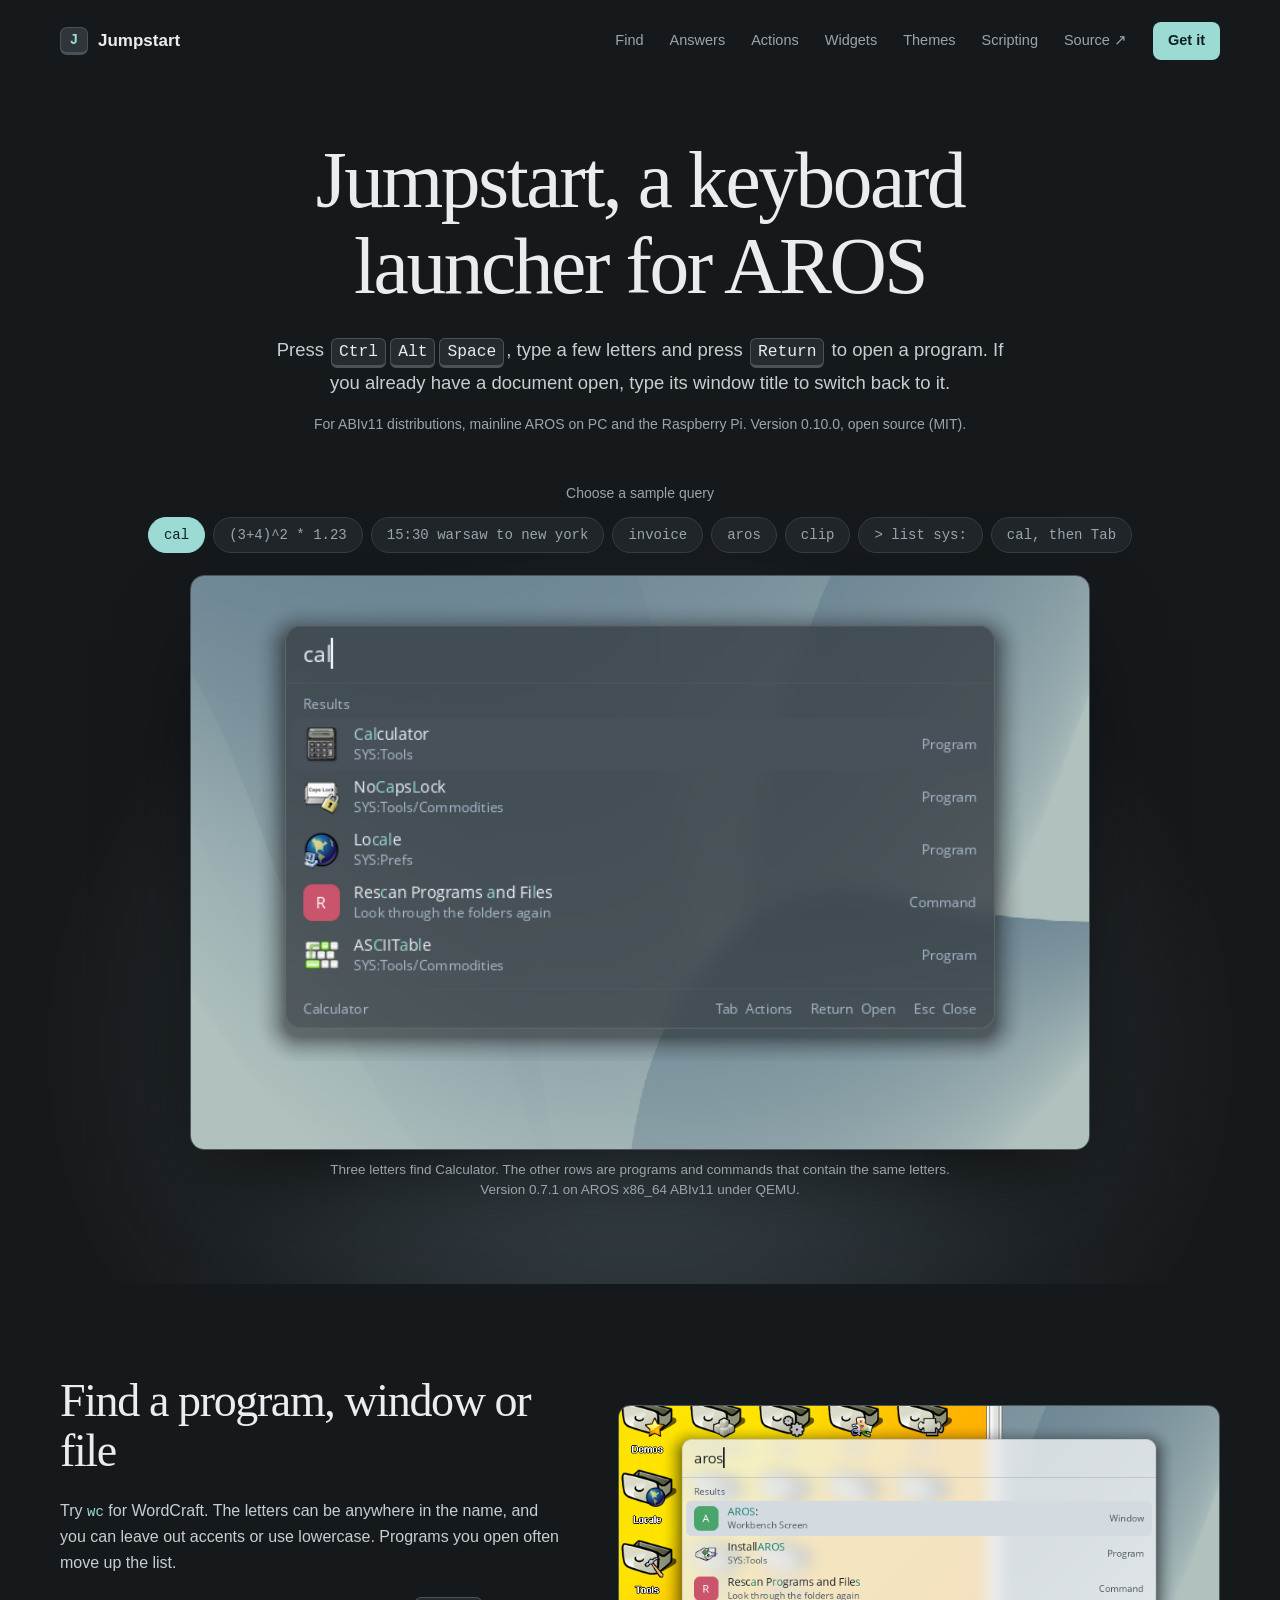
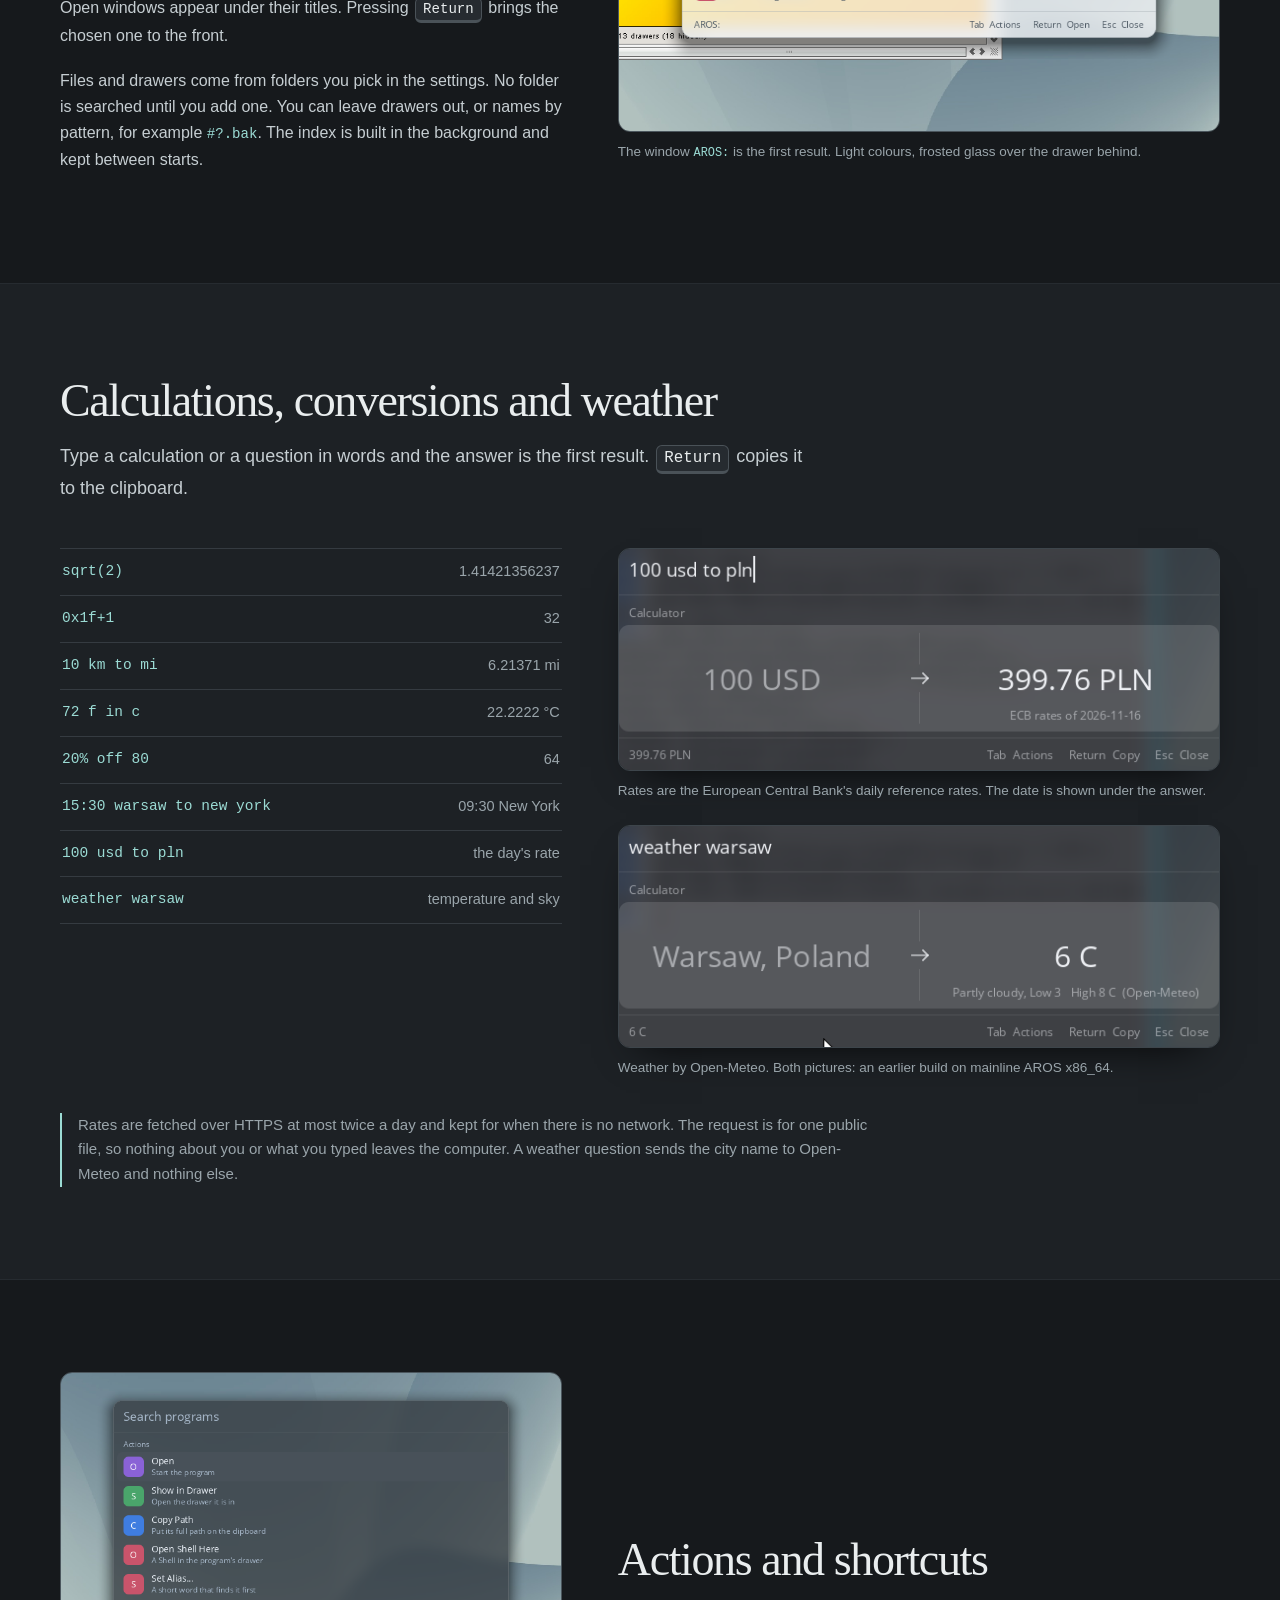
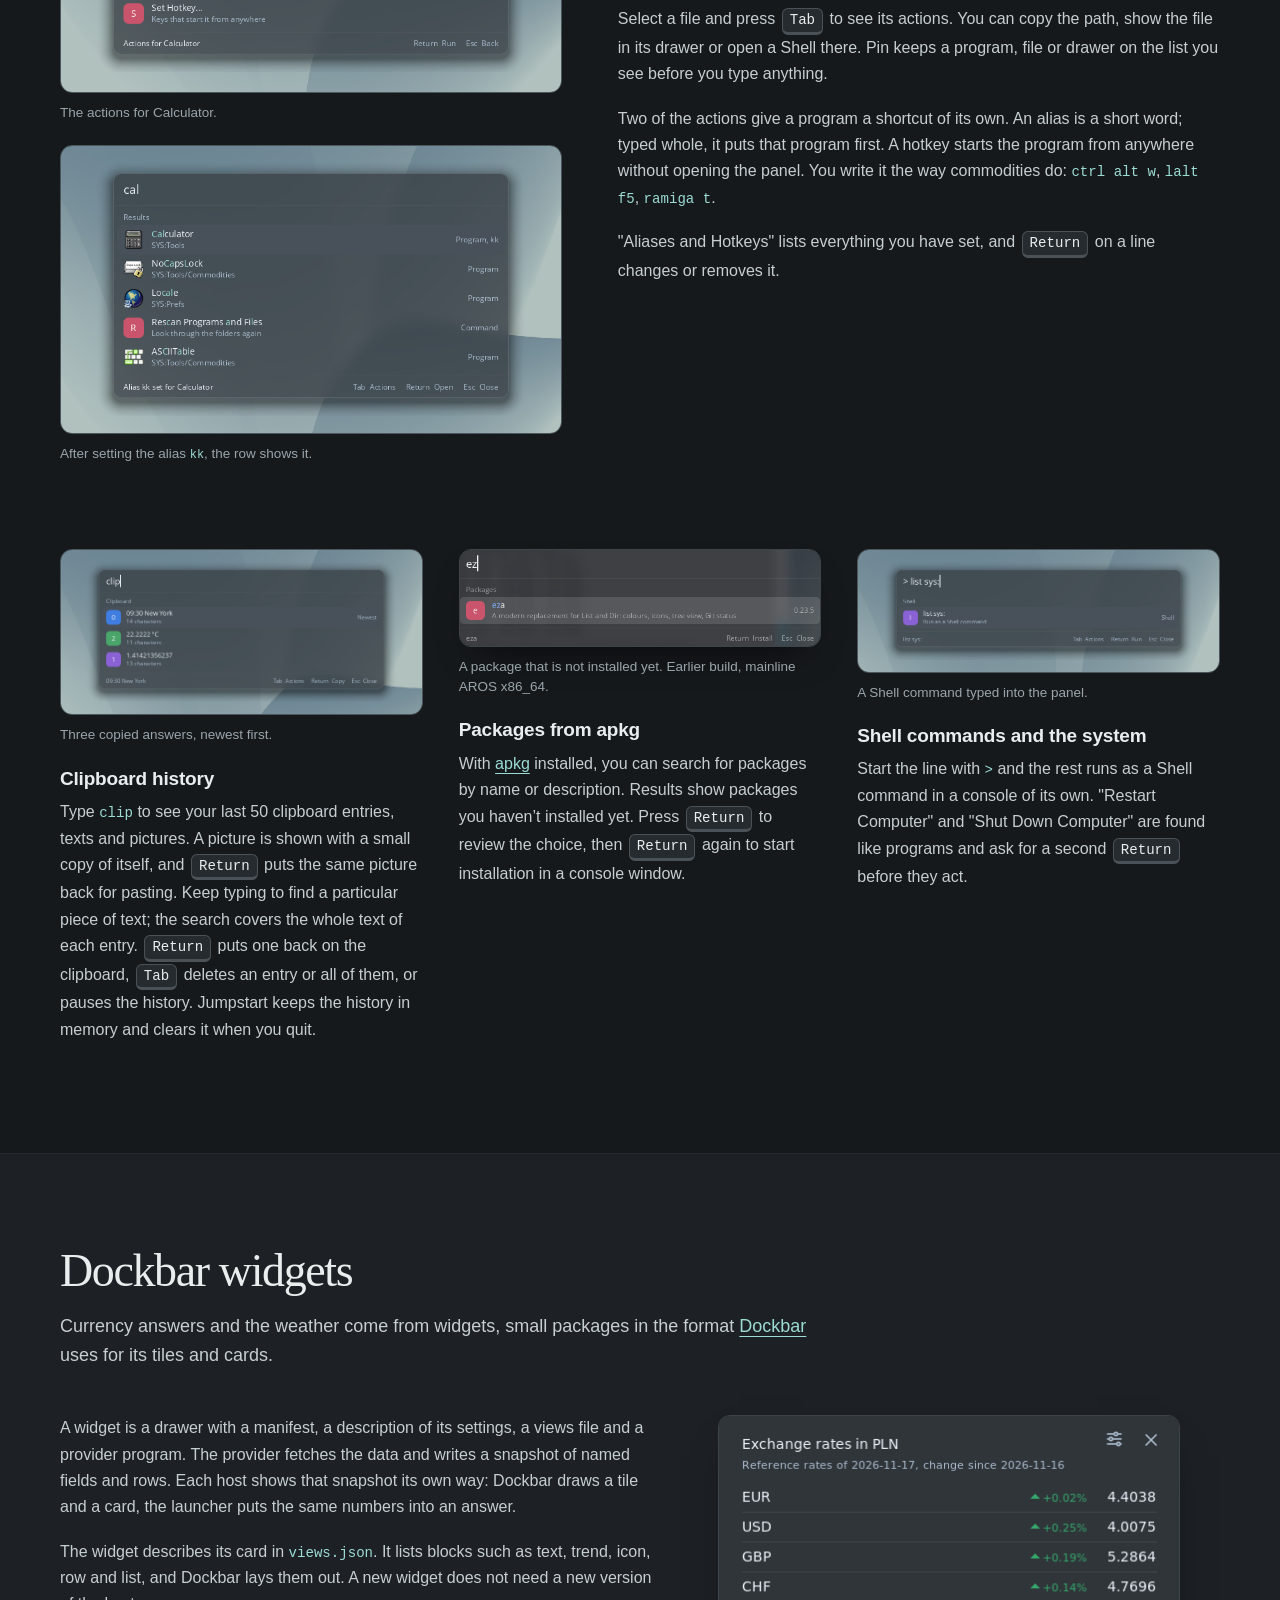
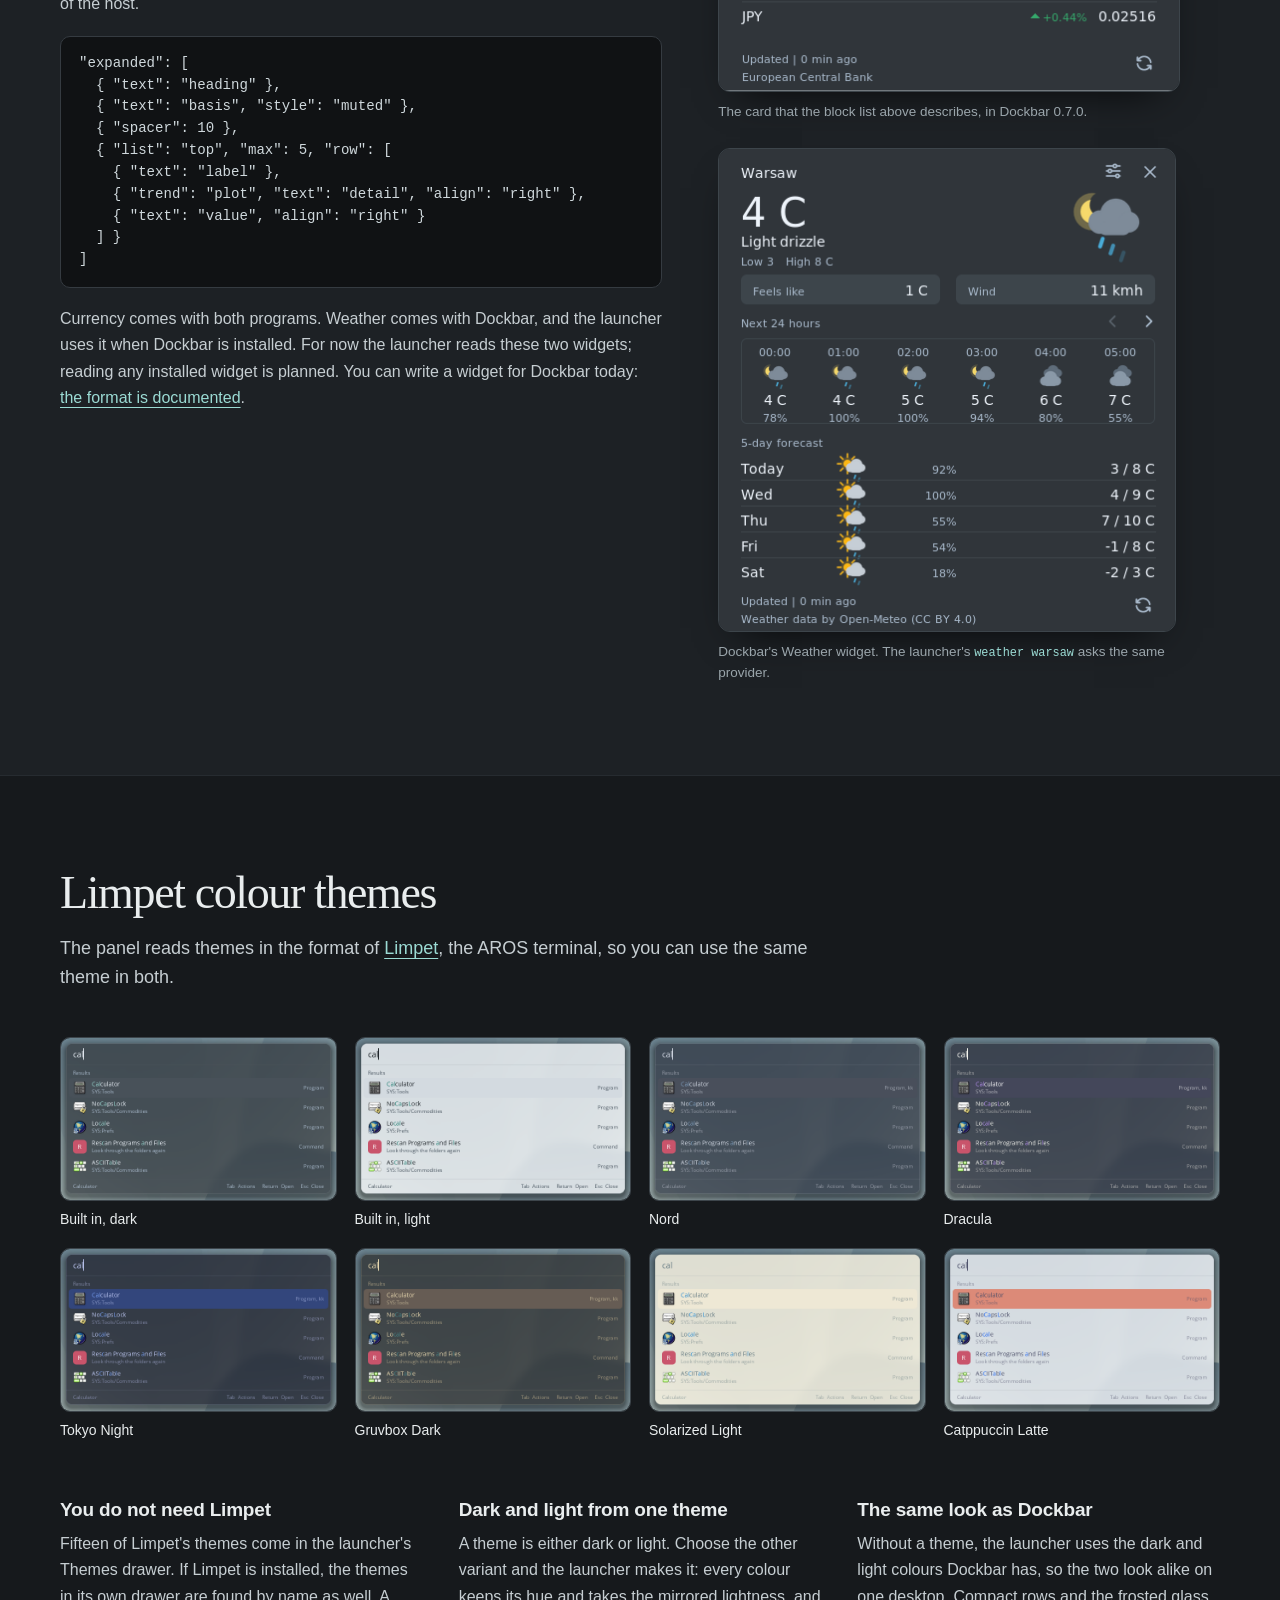
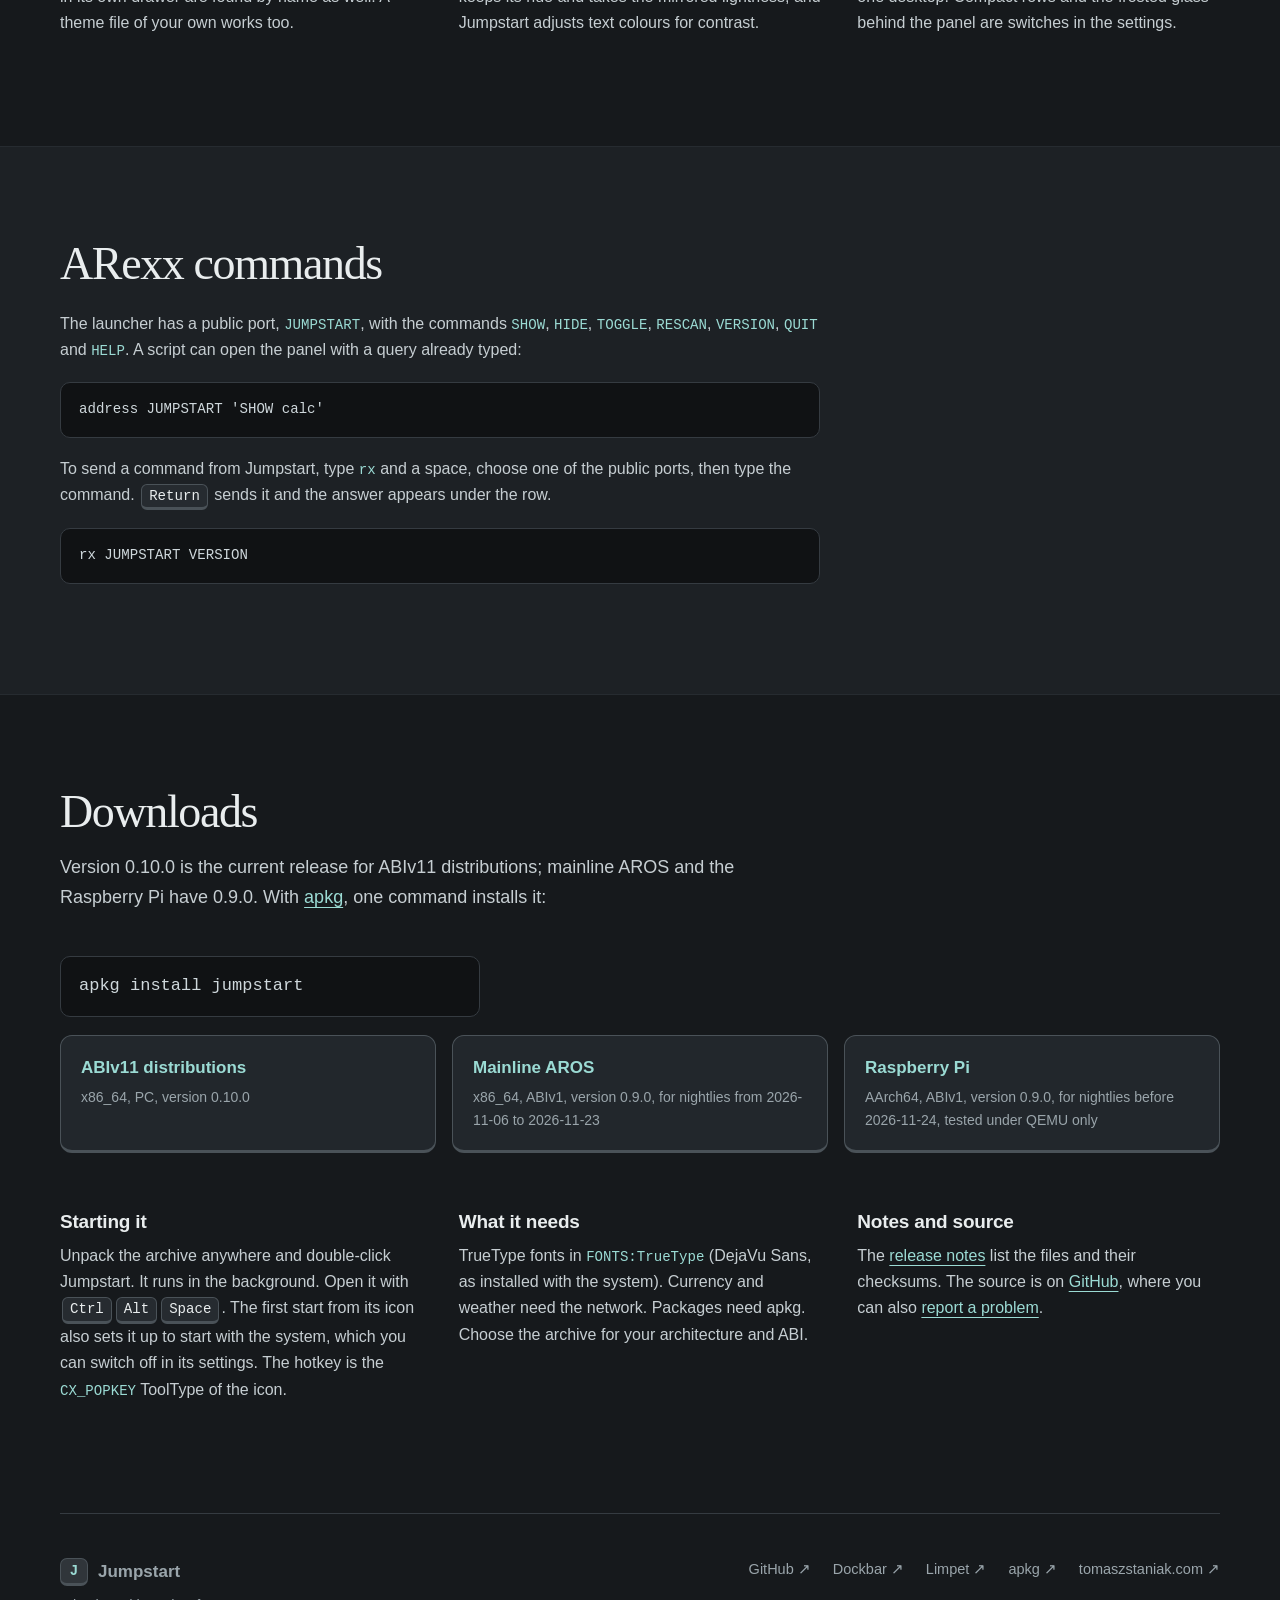
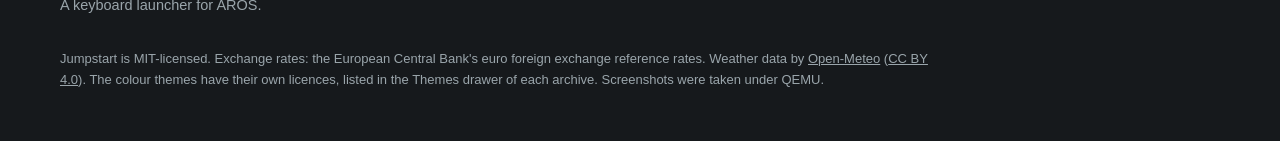
==== commit f32c1442: "Jumpstart 0.10.0 for ABIv11" ====
--- a/index.html
+++ b/index.html
@@ -17,7 +17,7 @@
 <div class="wrap hero-copy">
 <h1>Jumpstart, a keyboard<br>launcher for AROS</h1>
 <p class="intro">Press <kbd>Ctrl</kbd><kbd>Alt</kbd><kbd>Space</kbd>, type a few letters and press <kbd>Return</kbd> to open a program. If you already have a document open, type its window title to switch back to it.</p>
-<p class="fine">For ABIv11 distributions, mainline AROS on PC and the Raspberry Pi. Version 0.9.0, open source (MIT).</p>
+<p class="fine">For ABIv11 distributions, mainline AROS on PC and the Raspberry Pi. Version 0.10.0, open source (MIT).</p>
 </div>
 
 <div class="wrap demo" id="demo">
@@ -87,7 +87,7 @@
 <article>
 <figure class="shot"><img src="assets/clip.png" width="784" height="358" loading="lazy" alt="Clipboard history with three entries, the newest marked"><figcaption>Three copied answers, newest first.</figcaption></figure>
 <h3>Clipboard history</h3>
-<p>Type <code>clip</code> to see your last 50 clipboard entries. Keep typing to find a particular piece of text; the search covers the whole text of each entry. <kbd>Return</kbd> puts one back on the clipboard, <kbd>Tab</kbd> deletes an entry or all of them, or pauses the history. Jumpstart keeps the history in memory and clears it when you quit.</p>
+<p>Type <code>clip</code> to see your last 50 clipboard entries, texts and pictures. A picture is shown with a small copy of itself, and <kbd>Return</kbd> puts the same picture back for pasting. Keep typing to find a particular piece of text; the search covers the whole text of each entry. <kbd>Return</kbd> puts one back on the clipboard, <kbd>Tab</kbd> deletes an entry or all of them, or pauses the history. Jumpstart keeps the history in memory and clears it when you quit.</p>
 </article>
 <article>
 <figure class="shot bare"><img src="assets/packages.png" width="608" height="162" loading="lazy" alt="The panel listing the package eza with its description and version, with Return Install in the footer"><figcaption>A package that is not installed yet. Earlier build, mainline AROS x86_64.</figcaption></figure>
@@ -157,17 +157,17 @@
 </div></section>
 
 <section id="get" class="section wrap get">
-<div class="section-heading"><h2>Downloads</h2><p class="section-lead">Version 0.9.0 is the current release. With <a href="https://github.com/tomaszstaniak/arospkg">apkg</a>, one command installs it:</p></div>
+<div class="section-heading"><h2>Downloads</h2><p class="section-lead">Version 0.10.0 is the current release for ABIv11 distributions; mainline AROS and the Raspberry Pi have 0.9.0. With <a href="https://github.com/tomaszstaniak/arospkg">apkg</a>, one command installs it:</p></div>
 <pre class="install"><code>apkg install jumpstart</code></pre>
 <div class="downloads">
-<a class="dl" href="https://github.com/tomaszstaniak/aros-launcher/releases/download/v0.9.0/Jumpstart-0.9.0-aros-x86_64-abiv11-pc.zip"><strong>ABIv11 distributions</strong><span>x86_64, PC</span></a>
-<a class="dl" href="https://github.com/tomaszstaniak/aros-launcher/releases/download/v0.9.0/Jumpstart-0.9.0-aros-x86_64-abiv1-pc.zip"><strong>Mainline AROS</strong><span>x86_64, ABIv1, a nightly from 2026-11-06 or later</span></a>
-<a class="dl" href="https://github.com/tomaszstaniak/aros-launcher/releases/download/v0.9.0/Jumpstart-0.9.0-aros-aarch64-abiv1-raspi.zip"><strong>Raspberry Pi</strong><span>AArch64, ABIv1, tested under QEMU only</span></a>
+<a class="dl" href="https://github.com/tomaszstaniak/aros-launcher/releases/download/v0.10.0/Jumpstart-0.10.0-aros-x86_64-abiv11-pc.zip"><strong>ABIv11 distributions</strong><span>x86_64, PC, version 0.10.0</span></a>
+<a class="dl" href="https://github.com/tomaszstaniak/aros-launcher/releases/download/v0.9.0/Jumpstart-0.9.0-aros-x86_64-abiv1-pc.zip"><strong>Mainline AROS</strong><span>x86_64, ABIv1, version 0.9.0, for nightlies from 2026-11-06 to 2026-11-23</span></a>
+<a class="dl" href="https://github.com/tomaszstaniak/aros-launcher/releases/download/v0.9.0/Jumpstart-0.9.0-aros-aarch64-abiv1-raspi.zip"><strong>Raspberry Pi</strong><span>AArch64, ABIv1, version 0.9.0, for nightlies before 2026-11-24, tested under QEMU only</span></a>
 </div>
 <div class="cols">
 <article><h3>Starting it</h3><p>Unpack the archive anywhere and double-click Jumpstart. It runs in the background. Open it with <kbd>Ctrl</kbd><kbd>Alt</kbd><kbd>Space</kbd>. The first start from its icon also sets it up to start with the system, which you can switch off in its settings. The hotkey is the <code>CX_POPKEY</code> ToolType of the icon.</p></article>
 <article><h3>What it needs</h3><p>TrueType fonts in <code>FONTS:TrueType</code> (DejaVu Sans, as installed with the system). Currency and weather need the network. Packages need apkg. Choose the archive for your architecture and ABI.</p></article>
-<article><h3>Notes and source</h3><p>The <a href="https://github.com/tomaszstaniak/aros-launcher/releases/tag/v0.9.0">release notes</a> list the files and their checksums. The source is on <a href="https://github.com/tomaszstaniak/aros-launcher">GitHub</a>, where you can also <a href="https://github.com/tomaszstaniak/aros-launcher/issues">report a problem</a>.</p></article>
+<article><h3>Notes and source</h3><p>The <a href="https://github.com/tomaszstaniak/aros-launcher/releases/tag/v0.10.0">release notes</a> list the files and their checksums. The source is on <a href="https://github.com/tomaszstaniak/aros-launcher">GitHub</a>, where you can also <a href="https://github.com/tomaszstaniak/aros-launcher/issues">report a problem</a>.</p></article>
 </div>
 </section>
 
